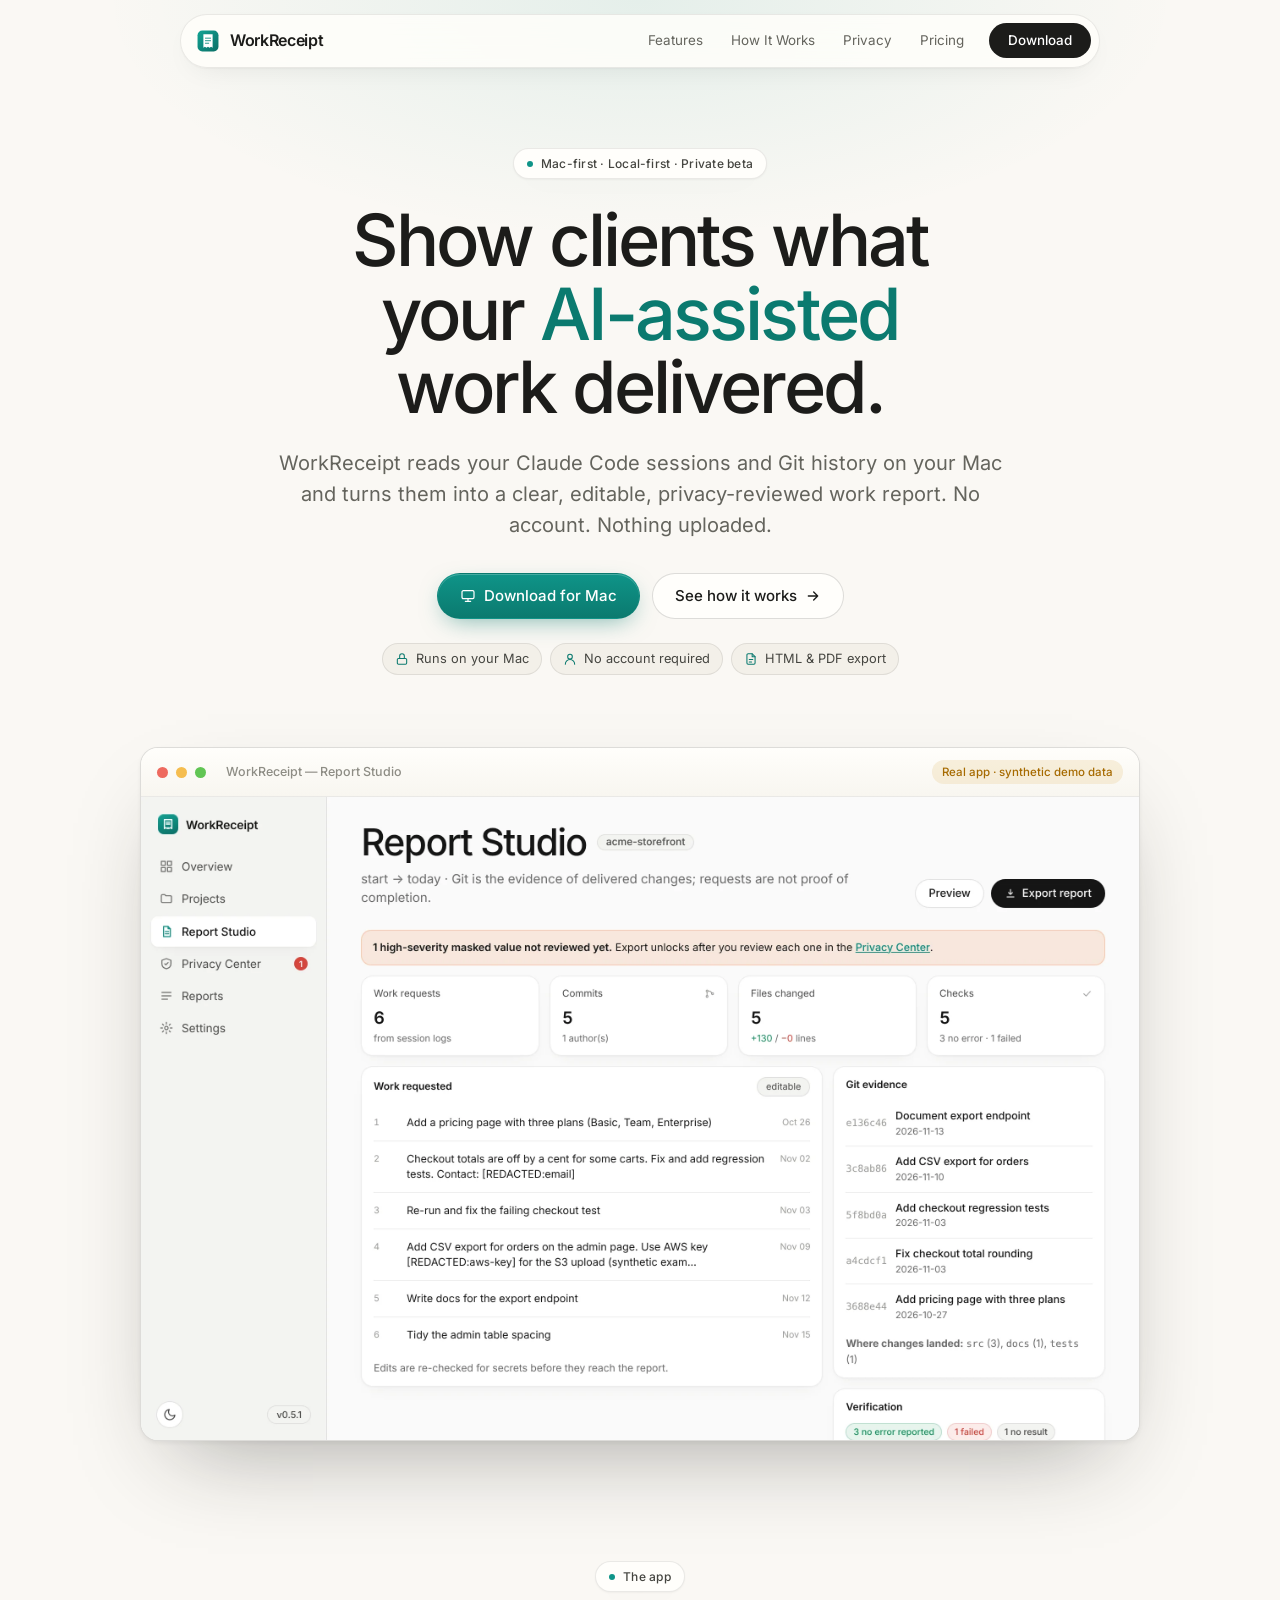
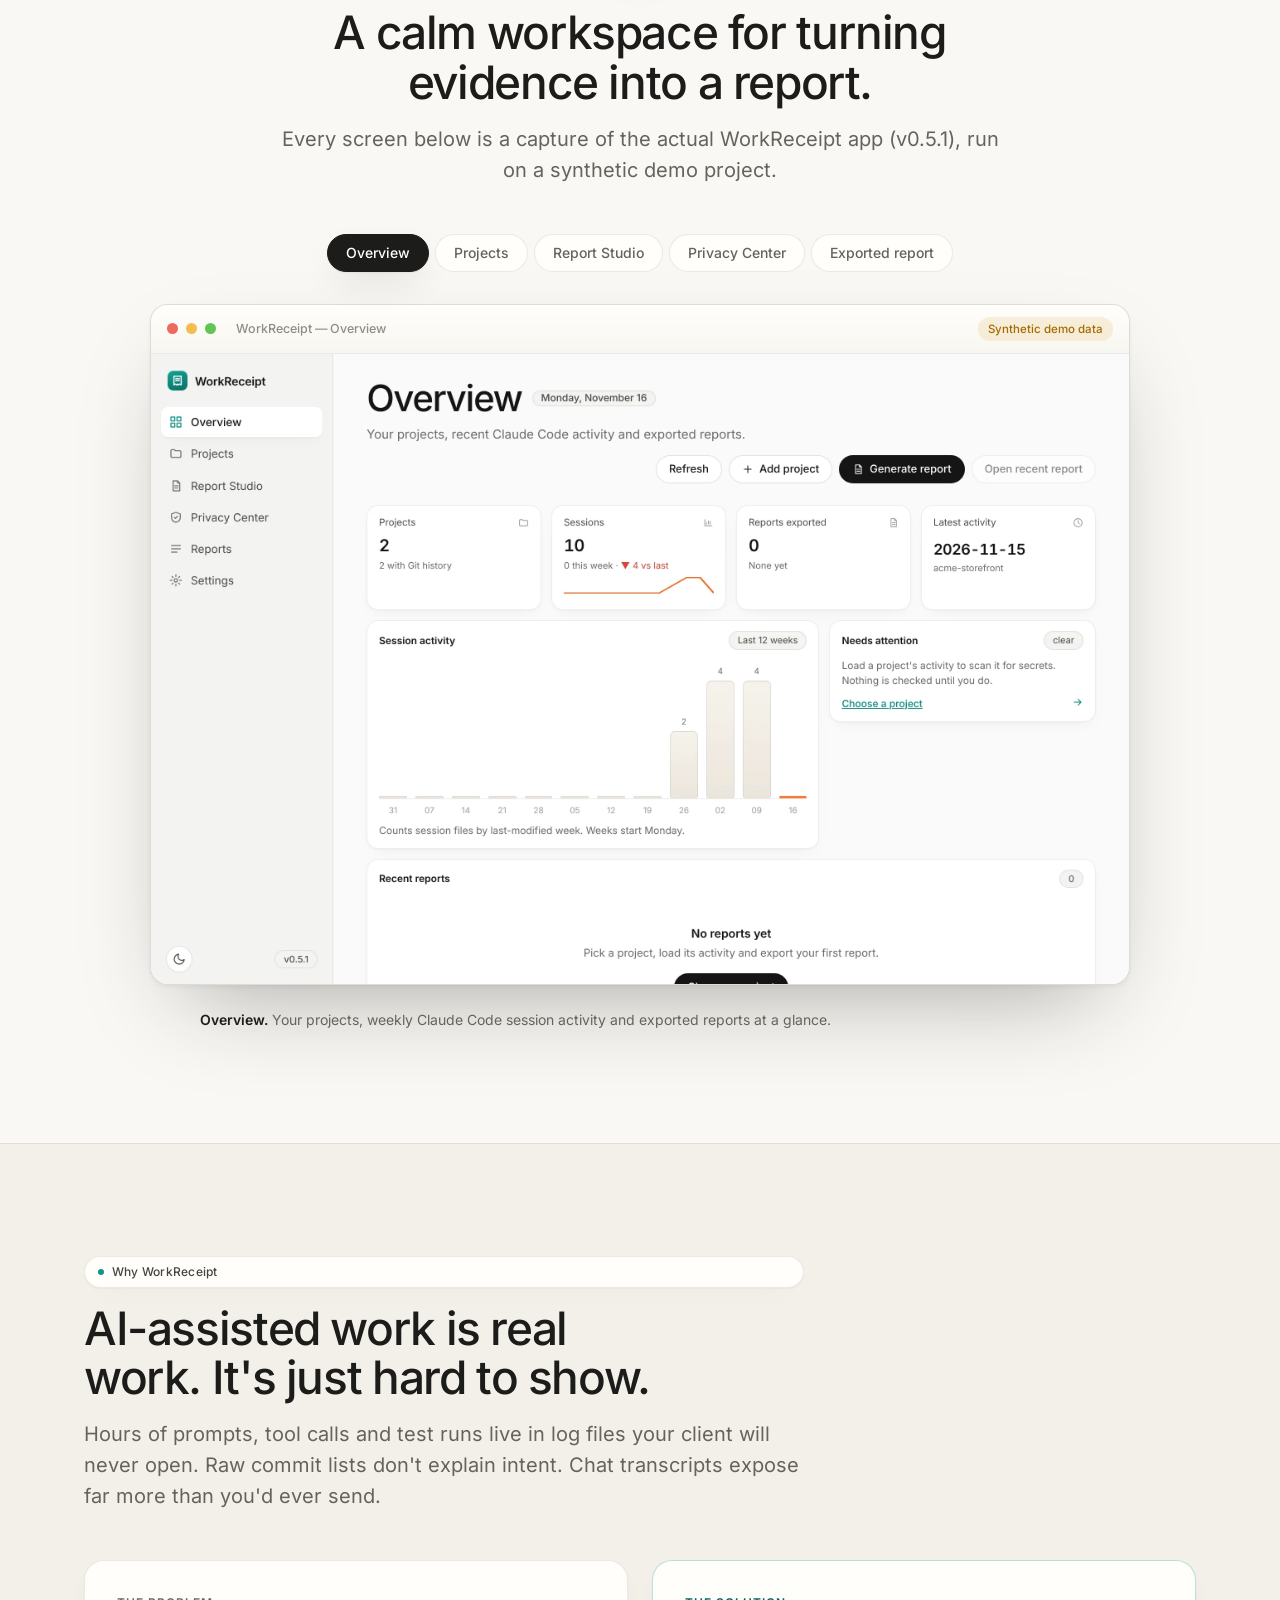
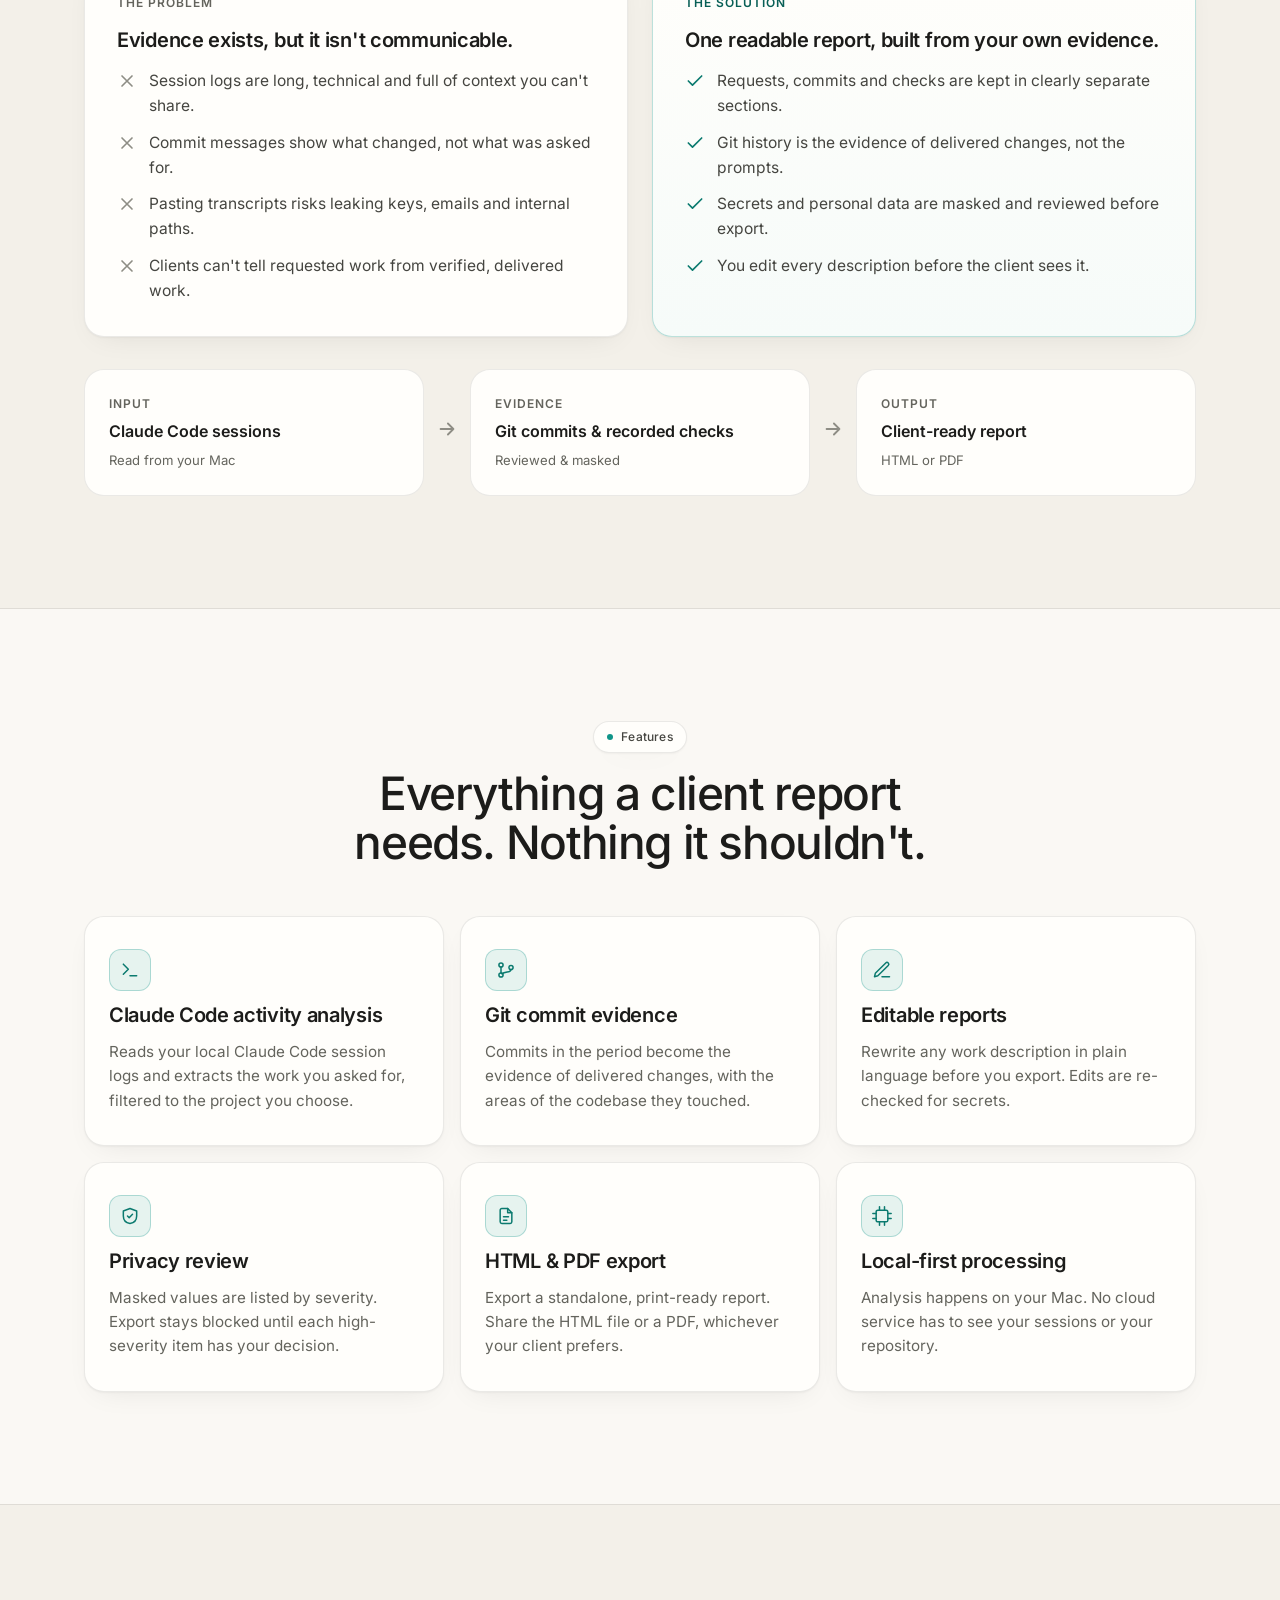
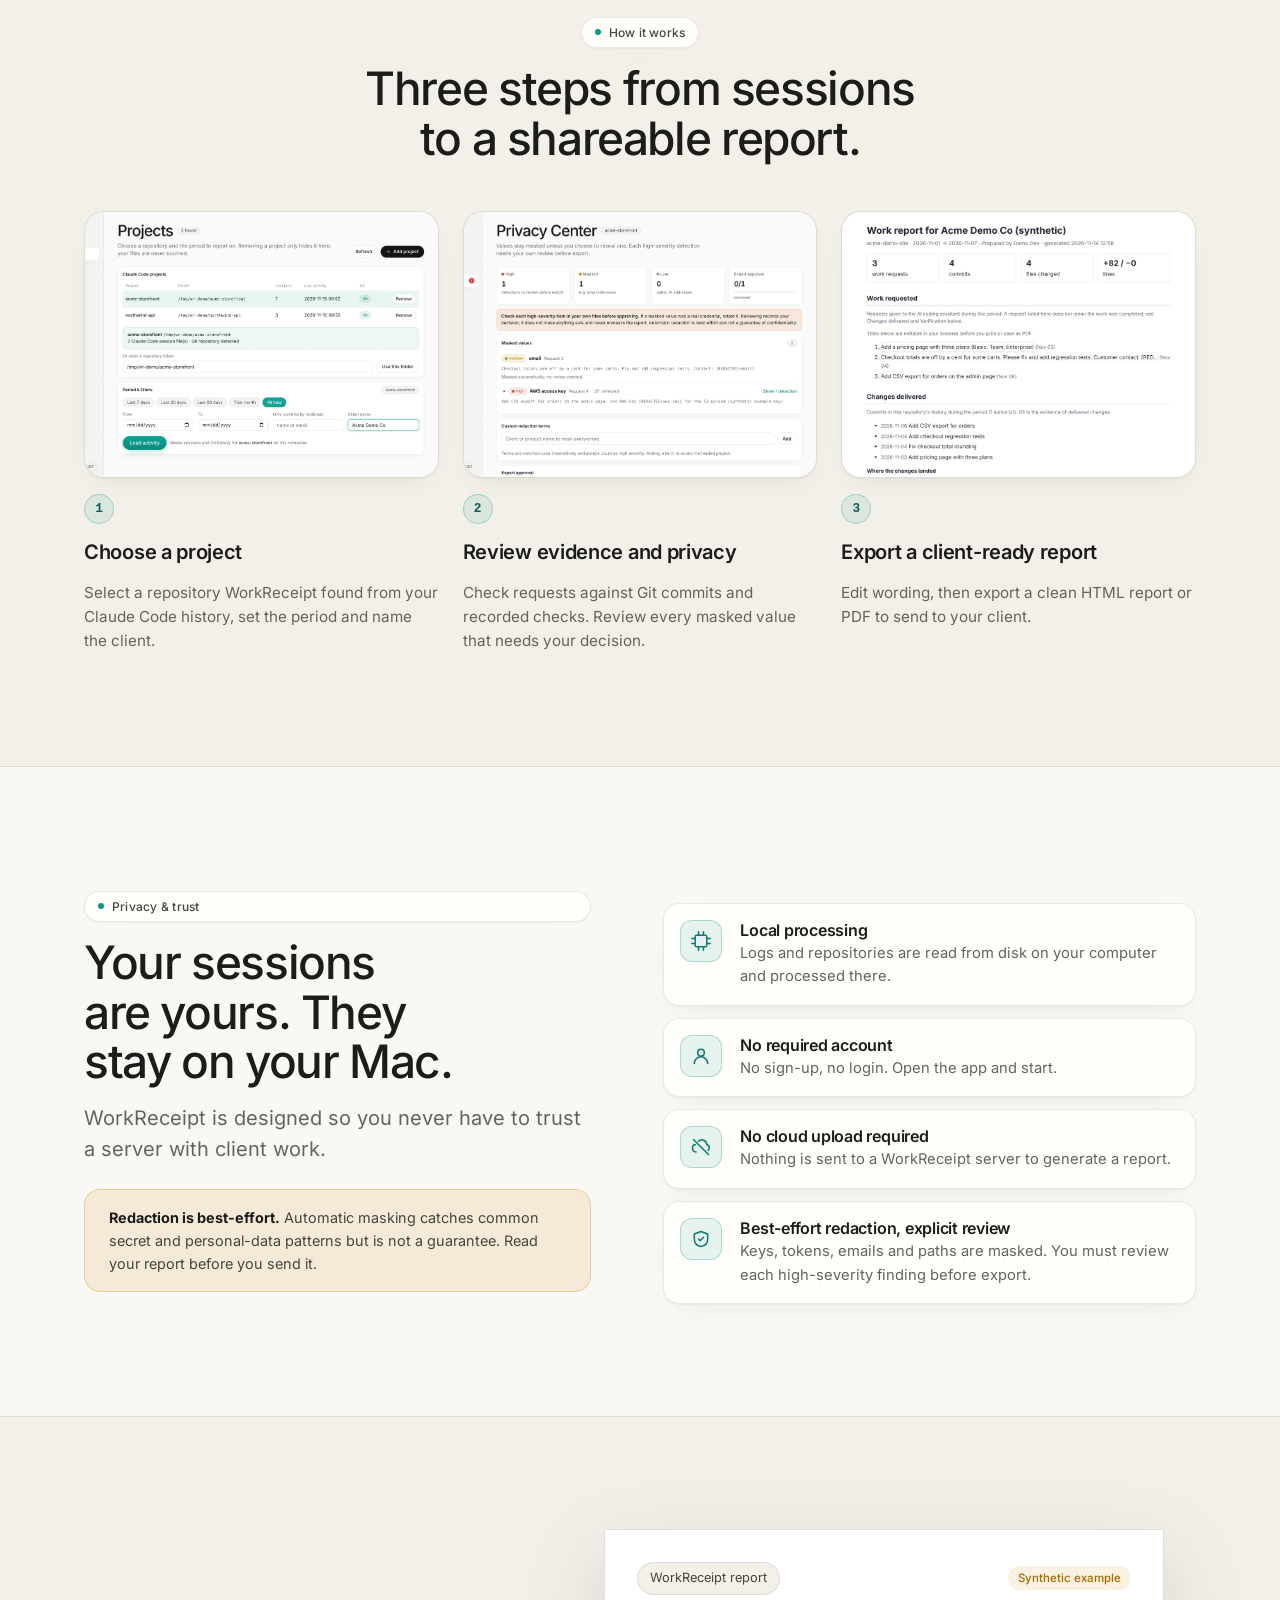
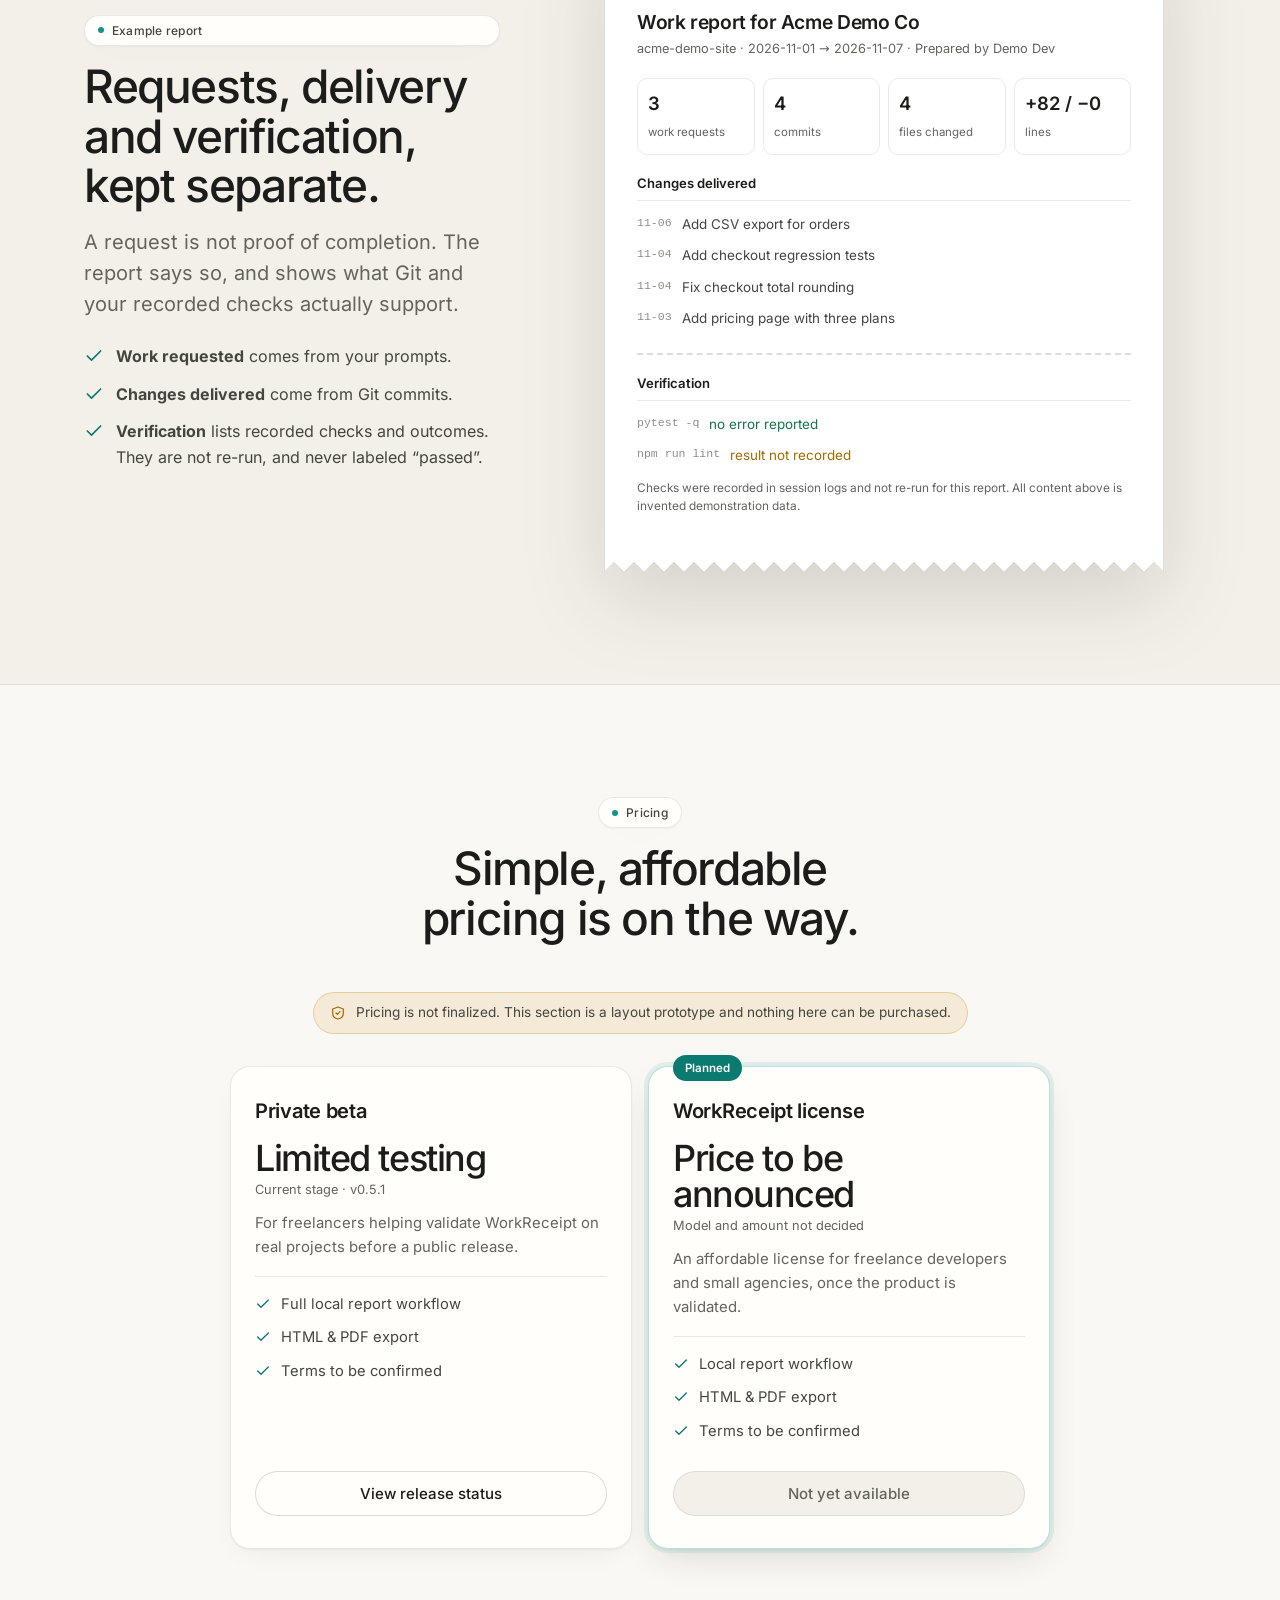
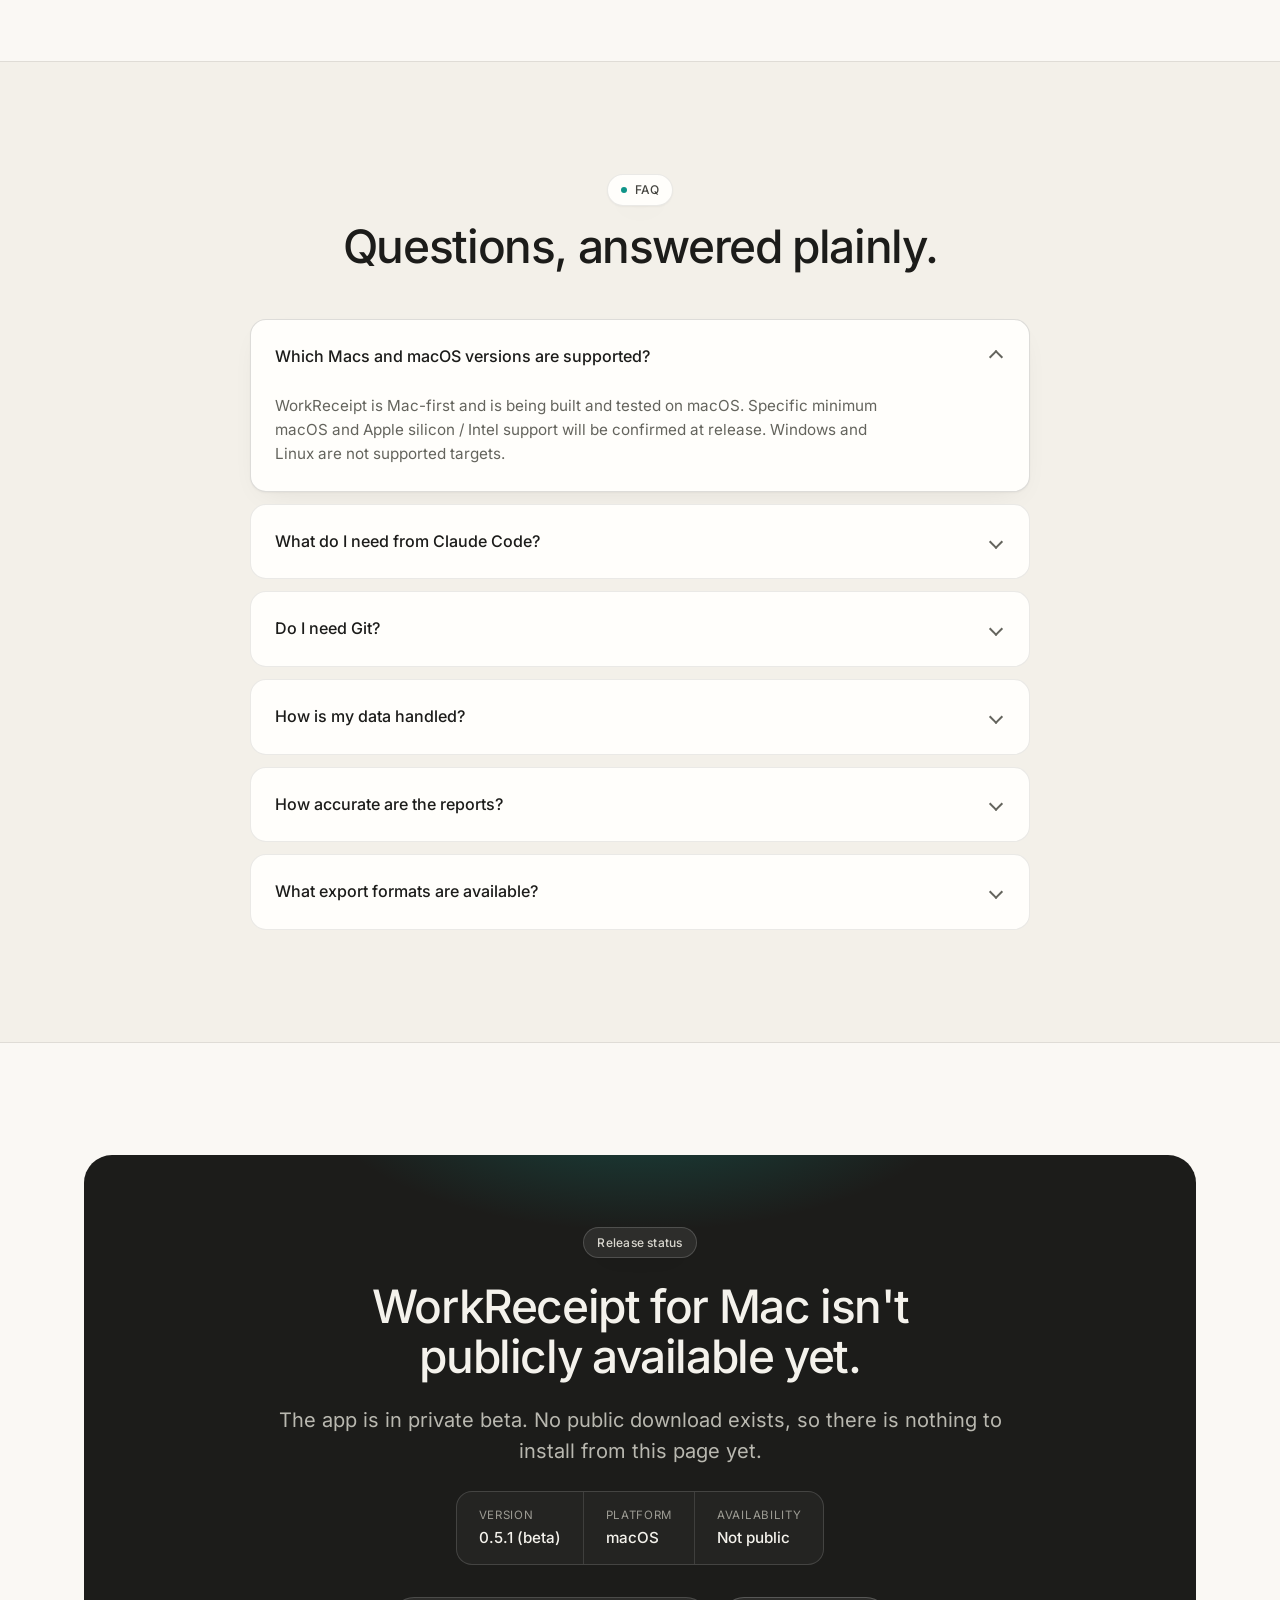
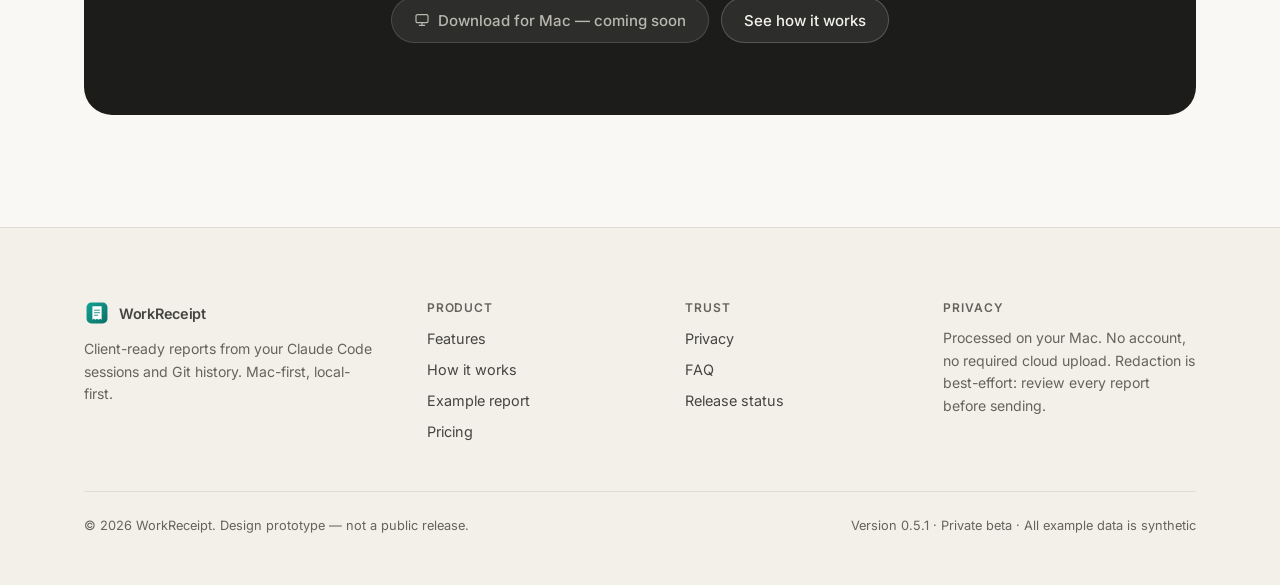
==== website/index.html @ 3b18a254 "website: high-fidelity design prototype for marketing site (M7, design review only) Static HTML/CSS/" ====
<!doctype html>
<html lang="en">
<head>
<meta charset="utf-8">
<meta name="viewport" content="width=device-width,initial-scale=1">
<title>WorkReceipt — Client-ready reports from your Claude Code work</title>
<meta name="description" content="WorkReceipt turns Claude Code sessions and Git history into a clear, privacy-reviewed work report. Mac-first, local-first, no account.">
<meta name="theme-color" content="#faf8f4">
<meta name="robots" content="noindex">
<link rel="icon" href="assets/logo.svg" type="image/svg+xml">
<link rel="stylesheet" href="styles.css">
<script>document.documentElement.classList.add('js')</script>
</head>
<body>
<svg width="0" height="0" style="position:absolute" aria-hidden="true">
  <defs>
    <symbol id="i-check" viewBox="0 0 24 24" fill="none" stroke="currentColor" stroke-width="2" stroke-linecap="round" stroke-linejoin="round"><path d="M20 6 9 17l-5-5"/></symbol>
    <symbol id="i-arrow" viewBox="0 0 24 24" fill="none" stroke="currentColor" stroke-width="2" stroke-linecap="round" stroke-linejoin="round"><path d="M5 12h14M13 6l6 6-6 6"/></symbol>
    <symbol id="i-apple" viewBox="0 0 24 24" fill="none" stroke="currentColor" stroke-width="1.8" stroke-linecap="round" stroke-linejoin="round"><rect x="3" y="4" width="18" height="12" rx="2"/><path d="M8 20h8M12 16v4"/></symbol>
    <symbol id="i-lock" viewBox="0 0 24 24" fill="none" stroke="currentColor" stroke-width="1.8" stroke-linecap="round" stroke-linejoin="round"><rect x="4" y="11" width="16" height="10" rx="2"/><path d="M8 11V7a4 4 0 0 1 8 0v4"/></symbol>
    <symbol id="i-terminal" viewBox="0 0 24 24" fill="none" stroke="currentColor" stroke-width="1.8" stroke-linecap="round" stroke-linejoin="round"><path d="m4 17 6-6-6-6M12 19h8"/></symbol>
    <symbol id="i-git" viewBox="0 0 24 24" fill="none" stroke="currentColor" stroke-width="1.8" stroke-linecap="round" stroke-linejoin="round"><circle cx="6" cy="6" r="2.5"/><circle cx="6" cy="18" r="2.5"/><circle cx="18" cy="9" r="2.5"/><path d="M6 8.5v7M18 11.5c0 4-6 2-11 5"/></symbol>
    <symbol id="i-edit" viewBox="0 0 24 24" fill="none" stroke="currentColor" stroke-width="1.8" stroke-linecap="round" stroke-linejoin="round"><path d="M12 20h9M16.5 3.5a2.1 2.1 0 0 1 3 3L7 19l-4 1 1-4Z"/></symbol>
    <symbol id="i-shield" viewBox="0 0 24 24" fill="none" stroke="currentColor" stroke-width="1.8" stroke-linecap="round" stroke-linejoin="round"><path d="M12 3 4 6v6c0 5 3.4 8.2 8 9 4.6-.8 8-4 8-9V6Z"/><path d="m9 12 2 2 4-4"/></symbol>
    <symbol id="i-file" viewBox="0 0 24 24" fill="none" stroke="currentColor" stroke-width="1.8" stroke-linecap="round" stroke-linejoin="round"><path d="M14 3H7a2 2 0 0 0-2 2v14a2 2 0 0 0 2 2h10a2 2 0 0 0 2-2V8Z"/><path d="M14 3v5h5M9 13h6M9 17h4"/></symbol>
    <symbol id="i-cpu" viewBox="0 0 24 24" fill="none" stroke="currentColor" stroke-width="1.8" stroke-linecap="round" stroke-linejoin="round"><rect x="5" y="5" width="14" height="14" rx="2"/><path d="M9 1v4M15 1v4M9 19v4M15 19v4M1 9h4M1 15h4M19 9h4M19 15h4"/></symbol>
    <symbol id="i-user" viewBox="0 0 24 24" fill="none" stroke="currentColor" stroke-width="1.8" stroke-linecap="round" stroke-linejoin="round"><circle cx="12" cy="8" r="4"/><path d="M4 21a8 8 0 0 1 16 0"/></symbol>
    <symbol id="i-cloud-off" viewBox="0 0 24 24" fill="none" stroke="currentColor" stroke-width="1.8" stroke-linecap="round" stroke-linejoin="round"><path d="M3 3l18 18M9 5a6 6 0 0 1 10 4 4 4 0 0 1 1.5 7M6 18a4.5 4.5 0 0 1-.6-8.9"/></symbol>
    <symbol id="i-x" viewBox="0 0 24 24" fill="none" stroke="currentColor" stroke-width="2" stroke-linecap="round"><path d="M6 6l12 12M18 6 6 18"/></symbol>
    <symbol id="i-menu" viewBox="0 0 24 24" fill="none" stroke="currentColor" stroke-width="2" stroke-linecap="round"><path d="M4 8h16M4 16h16"/></symbol>
  </defs>
</svg>

<a class="skip" href="#main">Skip to content</a>

<!-- 1. FLOATING NAV -->
<header class="nav" id="nav">
  <div class="nav-in">
    <a class="brand" href="#top" aria-label="WorkReceipt home"><img src="assets/logo.svg" alt="" width="26" height="26"><span>WorkReceipt</span></a>
    <nav aria-label="Primary">
      <ul class="links">
        <li><a href="#features">Features</a></li>
        <li><a href="#how">How It Works</a></li>
        <li><a href="#privacy">Privacy</a></li>
        <li><a href="#pricing">Pricing</a></li>
      </ul>
    </nav>
    <a class="btn btn-dark" href="#download">Download</a>
    <button class="menu-btn" id="menuBtn" aria-label="Open menu" aria-expanded="false" aria-controls="mobileMenu"><svg><use href="#i-menu"/></svg></button>
  </div>
  <div class="mobile-menu" id="mobileMenu">
    <a href="#features">Features</a><a href="#how">How It Works</a><a href="#privacy">Privacy</a><a href="#pricing">Pricing</a>
    <a class="btn btn-dark" href="#download">Download</a>
  </div>
</header>

<main id="main">

<!-- 2. HERO -->
<section class="hero" id="top">
  <div class="wrap">
    <span class="eyebrow reveal"><i></i>Mac-first · Local-first · Private beta</span>
    <h1 class="reveal d1">Show clients what your <span class="accent">AI-assisted</span> work delivered.</h1>
    <p class="lead reveal d2">WorkReceipt reads your Claude Code sessions and Git history on your Mac and turns them into a clear, editable, privacy-reviewed work report. No account. Nothing uploaded.</p>
    <div class="cta-row reveal d2">
      <a class="btn btn-primary" href="#download"><svg><use href="#i-apple"/></svg>Download for Mac</a>
      <a class="btn btn-ghost" href="#how">See how it works <svg><use href="#i-arrow"/></svg></a>
    </div>
    <div class="hero-chips reveal d2">
      <span class="chip"><svg><use href="#i-lock"/></svg>Runs on your Mac</span>
      <span class="chip"><svg><use href="#i-user"/></svg>No account required</span>
      <span class="chip"><svg><use href="#i-file"/></svg>HTML &amp; PDF export</span>
    </div>
    <div class="hero-stage reveal" style="width:100%;max-width:1000px">
      <div class="mac">
        <div class="mac-bar"><i></i><i></i><i></i><span class="mac-title">WorkReceipt — Report Studio</span><span class="badge-syn">Real app · synthetic demo data</span></div>
        <img src="assets/product/studio.webp" width="2360" height="1520" alt="WorkReceipt Report Studio showing work requests from Claude Code sessions beside Git commit evidence for a synthetic demo project">
      </div>
    </div>
  </div>
</section>

<!-- 3. PRODUCT SHOWCASE -->
<section id="showcase" style="padding-top:var(--s8)">
  <div class="wrap">
    <div class="sec-head center reveal">
      <span class="eyebrow"><i></i>The app</span>
      <h2>A calm workspace for turning evidence into a report.</h2>
      <p class="lead">Every screen below is a capture of the actual WorkReceipt app (v0.5.1), run on a synthetic demo project.</p>
    </div>
    <div class="tabs reveal" role="tablist" aria-label="Product views">
      <button class="tab" role="tab" id="t-overview" aria-controls="p-overview" aria-selected="true">Overview</button>
      <button class="tab" role="tab" id="t-projects" aria-controls="p-projects" aria-selected="false" tabindex="-1">Projects</button>
      <button class="tab" role="tab" id="t-studio" aria-controls="p-studio" aria-selected="false" tabindex="-1">Report Studio</button>
      <button class="tab" role="tab" id="t-privacy" aria-controls="p-privacy" aria-selected="false" tabindex="-1">Privacy Center</button>
      <button class="tab" role="tab" id="t-report" aria-controls="p-report" aria-selected="false" tabindex="-1">Exported report</button>
    </div>
    <div class="showcase-win reveal">
      <div class="panel on" role="tabpanel" id="p-overview" aria-labelledby="t-overview">
        <div class="mac"><div class="mac-bar"><i></i><i></i><i></i><span class="mac-title">WorkReceipt — Overview</span><span class="badge-syn">Synthetic demo data</span></div>
        <img loading="lazy" src="assets/product/overview.webp" width="2360" height="1520" alt="WorkReceipt Overview: project count, weekly session activity chart and recent reports"></div>
        <div class="panel-cap"><span><b>Overview.</b> Your projects, weekly Claude Code session activity and exported reports at a glance.</span></div>
      </div>
      <div class="panel" role="tabpanel" id="p-projects" aria-labelledby="t-projects" hidden>
        <div class="mac"><div class="mac-bar"><i></i><i></i><i></i><span class="mac-title">WorkReceipt — Projects</span><span class="badge-syn">Synthetic demo data</span></div>
        <img loading="lazy" src="assets/product/projects.webp" width="2360" height="1520" alt="WorkReceipt Projects screen listing detected Claude Code projects with a date range and client name"></div>
        <div class="panel-cap"><span><b>Projects.</b> Pick a repository, choose the period and name the client. WorkReceipt finds Claude Code projects on your Mac.</span></div>
      </div>
      <div class="panel" role="tabpanel" id="p-studio" aria-labelledby="t-studio" hidden>
        <div class="mac"><div class="mac-bar"><i></i><i></i><i></i><span class="mac-title">WorkReceipt — Report Studio</span><span class="badge-syn">Synthetic demo data</span></div>
        <img loading="lazy" src="assets/product/studio.webp" width="2360" height="1520" alt="WorkReceipt Report Studio with editable work requests and Git evidence"></div>
        <div class="panel-cap"><span><b>Report Studio.</b> Edit each work description, see Git commits as evidence, and export when privacy review is complete.</span></div>
      </div>
      <div class="panel" role="tabpanel" id="p-privacy" aria-labelledby="t-privacy" hidden>
        <div class="mac"><div class="mac-bar"><i></i><i></i><i></i><span class="mac-title">WorkReceipt — Privacy Center</span><span class="badge-syn">Synthetic demo data</span></div>
        <img loading="lazy" src="assets/product/privacy.webp" width="2360" height="1520" alt="WorkReceipt Privacy Center listing masked values by severity with an export approval counter"></div>
        <div class="panel-cap"><span><b>Privacy Center.</b> Every masked value is listed by severity. High-severity items need your decision before export unlocks.</span></div>
      </div>
      <div class="panel" role="tabpanel" id="p-report" aria-labelledby="t-report" hidden>
        <div class="mac report"><div class="mac-bar"><i></i><i></i><i></i><span class="mac-title">example_report.html</span><span class="badge-syn">Synthetic example</span></div>
        <img loading="lazy" src="assets/product/report.webp" width="2000" height="1520" alt="Exported WorkReceipt HTML report titled Work report for Acme Demo Co (synthetic)"></div>
        <div class="panel-cap"><span><b>Exported report.</b> A standalone HTML file you can send, or print to PDF.</span></div>
      </div>
    </div>
  </div>
</section>

<!-- 4. PROBLEM / SOLUTION -->
<section class="band" id="why">
  <div class="wrap">
    <div class="sec-head reveal">
      <span class="eyebrow"><i></i>Why WorkReceipt</span>
      <h2>AI-assisted work is real work. It's just hard to show.</h2>
      <p class="lead">Hours of prompts, tool calls and test runs live in log files your client will never open. Raw commit lists don't explain intent. Chat transcripts expose far more than you'd ever send.</p>
    </div>
    <div class="ps">
      <div class="ps-card problem reveal">
        <span class="tag">The problem</span>
        <h3>Evidence exists, but it isn't communicable.</h3>
        <ul>
          <li><svg><use href="#i-x"/></svg>Session logs are long, technical and full of context you can't share.</li>
          <li><svg><use href="#i-x"/></svg>Commit messages show what changed, not what was asked for.</li>
          <li><svg><use href="#i-x"/></svg>Pasting transcripts risks leaking keys, emails and internal paths.</li>
          <li><svg><use href="#i-x"/></svg>Clients can't tell requested work from verified, delivered work.</li>
        </ul>
      </div>
      <div class="ps-card solve reveal d1">
        <span class="tag">The solution</span>
        <h3>One readable report, built from your own evidence.</h3>
        <ul>
          <li><svg><use href="#i-check"/></svg>Requests, commits and checks are kept in clearly separate sections.</li>
          <li><svg><use href="#i-check"/></svg>Git history is the evidence of delivered changes, not the prompts.</li>
          <li><svg><use href="#i-check"/></svg>Secrets and personal data are masked and reviewed before export.</li>
          <li><svg><use href="#i-check"/></svg>You edit every description before the client sees it.</li>
        </ul>
      </div>
    </div>
    <div class="flow reveal" aria-label="From evidence to report">
      <div class="flow-n"><span class="tag">Input</span><b>Claude Code sessions</b><small>Read from your Mac</small></div>
      <div class="flow-a"><svg><use href="#i-arrow"/></svg></div>
      <div class="flow-n"><span class="tag">Evidence</span><b>Git commits &amp; recorded checks</b><small>Reviewed &amp; masked</small></div>
      <div class="flow-a"><svg><use href="#i-arrow"/></svg></div>
      <div class="flow-n"><span class="tag">Output</span><b>Client-ready report</b><small>HTML or PDF</small></div>
    </div>
  </div>
</section>

<!-- 5. FEATURES -->
<section id="features">
  <div class="wrap">
    <div class="sec-head center reveal">
      <span class="eyebrow"><i></i>Features</span>
      <h2>Everything a client report needs. Nothing it shouldn't.</h2>
    </div>
    <div class="grid3">
      <article class="card reveal"><div class="ico"><svg><use href="#i-terminal"/></svg></div><h3>Claude Code activity analysis</h3><p>Reads your local Claude Code session logs and extracts the work you asked for, filtered to the project you choose.</p></article>
      <article class="card reveal d1"><div class="ico"><svg><use href="#i-git"/></svg></div><h3>Git commit evidence</h3><p>Commits in the period become the evidence of delivered changes, with the areas of the codebase they touched.</p></article>
      <article class="card reveal d2"><div class="ico"><svg><use href="#i-edit"/></svg></div><h3>Editable reports</h3><p>Rewrite any work description in plain language before you export. Edits are re-checked for secrets.</p></article>
      <article class="card reveal"><div class="ico"><svg><use href="#i-shield"/></svg></div><h3>Privacy review</h3><p>Masked values are listed by severity. Export stays blocked until each high-severity item has your decision.</p></article>
      <article class="card reveal d1"><div class="ico"><svg><use href="#i-file"/></svg></div><h3>HTML &amp; PDF export</h3><p>Export a standalone, print-ready report. Share the HTML file or a PDF, whichever your client prefers.</p></article>
      <article class="card reveal d2"><div class="ico"><svg><use href="#i-cpu"/></svg></div><h3>Local-first processing</h3><p>Analysis happens on your Mac. No cloud service has to see your sessions or your repository.</p></article>
    </div>
  </div>
</section>

<!-- 6. HOW IT WORKS -->
<section class="band" id="how">
  <div class="wrap">
    <div class="sec-head center reveal">
      <span class="eyebrow"><i></i>How it works</span>
      <h2>Three steps from sessions to a shareable report.</h2>
    </div>
    <div class="steps">
      <div class="step reveal"><div class="step-img"><img loading="lazy" src="assets/product/projects.webp" width="2360" height="1520" alt="Projects screen in WorkReceipt"></div><span class="step-n">1</span><h3>Choose a project</h3><p>Select a repository WorkReceipt found from your Claude Code history, set the period and name the client.</p></div>
      <div class="step reveal d1"><div class="step-img"><img loading="lazy" src="assets/product/privacy.webp" width="2360" height="1520" alt="Privacy Center in WorkReceipt"></div><span class="step-n">2</span><h3>Review evidence and privacy</h3><p>Check requests against Git commits and recorded checks. Review every masked value that needs your decision.</p></div>
      <div class="step reveal d2"><div class="step-img rep"><img loading="lazy" src="assets/product/report.webp" width="2000" height="1520" alt="Exported report preview"></div><span class="step-n">3</span><h3>Export a client-ready report</h3><p>Edit wording, then export a clean HTML report or PDF to send to your client.</p></div>
    </div>
  </div>
</section>

<!-- 7. PRIVACY -->
<section id="privacy">
  <div class="wrap priv">
    <div>
      <div class="sec-head reveal" style="margin-bottom:0">
        <span class="eyebrow"><i></i>Privacy &amp; trust</span>
        <h2>Your sessions are yours. They stay on your Mac.</h2>
        <p class="lead">WorkReceipt is designed so you never have to trust a server with client work.</p>
      </div>
      <div class="callout reveal"><b>Redaction is best-effort.</b> Automatic masking catches common secret and personal-data patterns but is not a guarantee. Read your report before you send it.</div>
    </div>
    <div class="priv-list">
      <div class="priv-item reveal"><div class="ico"><svg><use href="#i-cpu"/></svg></div><div><h3>Local processing</h3><p>Logs and repositories are read from disk on your computer and processed there.</p></div></div>
      <div class="priv-item reveal d1"><div class="ico"><svg><use href="#i-user"/></svg></div><div><h3>No required account</h3><p>No sign-up, no login. Open the app and start.</p></div></div>
      <div class="priv-item reveal d1"><div class="ico"><svg><use href="#i-cloud-off"/></svg></div><div><h3>No cloud upload required</h3><p>Nothing is sent to a WorkReceipt server to generate a report.</p></div></div>
      <div class="priv-item reveal d2"><div class="ico"><svg><use href="#i-shield"/></svg></div><div><h3>Best-effort redaction, explicit review</h3><p>Keys, tokens, emails and paths are masked. You must review each high-severity finding before export.</p></div></div>
    </div>
  </div>
</section>

<!-- 8. EXAMPLE REPORT -->
<section class="band" id="example">
  <div class="wrap rep-wrap">
    <div>
      <div class="sec-head reveal" style="margin-bottom:0">
        <span class="eyebrow"><i></i>Example report</span>
        <h2>Requests, delivery and verification, kept separate.</h2>
        <p class="lead">A request is not proof of completion. The report says so, and shows what Git and your recorded checks actually support.</p>
      </div>
      <ul class="checks reveal">
        <li><svg><use href="#i-check"/></svg><span><b>Work requested</b> comes from your prompts.</span></li>
        <li><svg><use href="#i-check"/></svg><span><b>Changes delivered</b> come from Git commits.</span></li>
        <li><svg><use href="#i-check"/></svg><span><b>Verification</b> lists recorded checks and outcomes. They are not re-run, and never labeled “passed”.</span></li>
      </ul>
    </div>
    <div class="receipt-shell reveal d1">
      <div class="receipt" role="img" aria-label="Preview of a synthetic example WorkReceipt report for Acme Demo Co">
        <div class="r-top"><span class="chip">WorkReceipt report</span><span class="badge-syn" style="margin-left:0">Synthetic example</span></div>
        <div class="r-title">Work report for Acme Demo Co</div>
        <div class="r-meta">acme-demo-site · 2026-11-01 → 2026-11-07 · Prepared by Demo Dev</div>
        <div class="r-stats"><div><b>3</b><span>work requests</span></div><div><b>4</b><span>commits</span></div><div><b>4</b><span>files changed</span></div><div><b>+82 / −0</b><span>lines</span></div></div>
        <div class="r-h">Changes delivered</div>
        <div class="r-row"><span class="mono">11-06</span>Add CSV export for orders</div>
        <div class="r-row"><span class="mono">11-04</span>Add checkout regression tests</div>
        <div class="r-row"><span class="mono">11-04</span>Fix checkout total rounding</div>
        <div class="r-row"><span class="mono">11-03</span>Add pricing page with three plans</div>
        <hr class="dashed">
        <div class="r-h" style="margin-top:0">Verification</div>
        <div class="r-row"><span class="mono">pytest -q</span><span class="r-ok">no error reported</span></div>
        <div class="r-row"><span class="mono">npm run lint</span><span class="r-unk">result not recorded</span></div>
        <div class="r-note">Checks were recorded in session logs and not re-run for this report. All content above is invented demonstration data.</div>
      </div>
    </div>
  </div>
</section>

<!-- 9. PRICING -->
<section id="pricing">
  <div class="wrap">
    <div class="sec-head center reveal">
      <span class="eyebrow"><i></i>Pricing</span>
      <h2>Simple, affordable pricing is on the way.</h2>
    </div>
    <div class="price-note reveal"><svg width="16" height="16" style="color:var(--amber)"><use href="#i-shield"/></svg>Pricing is not finalized. This section is a layout prototype and nothing here can be purchased.</div>
    <div class="pricing">
      <div class="plan reveal">
        <h3>Private beta</h3>
        <div class="plan-price">Limited testing<small>Current stage · v0.5.1</small></div>
        <p style="color:var(--muted);font-size:.93rem">For freelancers helping validate WorkReceipt on real projects before a public release.</p>
        <ul>
          <li><svg><use href="#i-check"/></svg>Full local report workflow</li>
          <li><svg><use href="#i-check"/></svg>HTML &amp; PDF export</li>
          <li><svg><use href="#i-check"/></svg>Terms to be confirmed</li>
        </ul>
        <a class="btn btn-ghost" href="#download">View release status</a>
      </div>
      <div class="plan feat reveal d1">
        <span class="tag-top">Planned</span>
        <h3>WorkReceipt license</h3>
        <div class="plan-price">Price to be announced<small>Model and amount not decided</small></div>
        <p style="color:var(--muted);font-size:.93rem">An affordable license for freelance developers and small agencies, once the product is validated.</p>
        <ul>
          <li><svg><use href="#i-check"/></svg>Local report workflow</li>
          <li><svg><use href="#i-check"/></svg>HTML &amp; PDF export</li>
          <li><svg><use href="#i-check"/></svg>Terms to be confirmed</li>
        </ul>
        <span class="btn" aria-disabled="true" role="note">Not yet available</span>
      </div>
    </div>
  </div>
</section>

<!-- 10. FAQ -->
<section class="band" id="faq">
  <div class="wrap">
    <div class="sec-head center reveal"><span class="eyebrow"><i></i>FAQ</span><h2>Questions, answered plainly.</h2></div>
    <div class="faq reveal">
      <details open><summary>Which Macs and macOS versions are supported?</summary><p>WorkReceipt is Mac-first and is being built and tested on macOS. Specific minimum macOS and Apple silicon / Intel support will be confirmed at release. Windows and Linux are not supported targets.</p></details>
      <details><summary>What do I need from Claude Code?</summary><p>You need Claude Code session logs on your Mac, which Claude Code stores locally. WorkReceipt reads those logs for the project you pick. It does not need Claude Code to be running.</p></details>
      <details><summary>Do I need Git?</summary><p>Yes. Git history is the evidence of delivered changes, so the project should be a Git repository with commits in the reporting period. Sessions without matching commits are shown as requests only.</p></details>
      <details><summary>How is my data handled?</summary><p>Sessions and repositories are read and processed locally. There is no required account and no cloud upload. Only prompt titles, check commands, commit subjects and folder names are used in a report; file contents and tool output are not.</p></details>
      <details><summary>How accurate are the reports?</summary><p>The report separates what was requested, what Git shows was delivered, and which checks were recorded. It never claims a request was completed, and recorded checks are not re-run. Redaction is best-effort, so always read a report before you send it.</p></details>
      <details><summary>What export formats are available?</summary><p>A standalone HTML report, and PDF export. You can edit descriptions before exporting.</p></details>
    </div>
  </div>
</section>

<!-- DOWNLOAD / RELEASE STATUS -->
<section id="download">
  <div class="wrap">
    <div class="dl reveal">
      <span class="eyebrow" style="background:rgba(255,255,255,.08);border-color:rgba(255,255,255,.16);color:#d9d7cf">Release status</span>
      <h2>WorkReceipt for Mac isn't publicly available yet.</h2>
      <p class="lead">The app is in private beta. No public download exists, so there is nothing to install from this page yet.</p>
      <div class="status">
        <div><small>Version</small><b>0.5.1 (beta)</b></div>
        <div><small>Platform</small><b>macOS</b></div>
        <div><small>Availability</small><b>Not public</b></div>
      </div>
      <div class="cta-row">
        <span class="btn btn-ghost" aria-disabled="true" role="note"><svg><use href="#i-apple"/></svg>Download for Mac — coming soon</span>
        <a class="btn btn-ghost" href="#how">See how it works</a>
      </div>
    </div>
  </div>
</section>
</main>

<!-- 11. FOOTER -->
<footer>
  <div class="wrap">
    <div class="foot">
      <div>
        <a class="brand" href="#top"><img src="assets/logo.svg" alt="" width="26" height="26"><span>WorkReceipt</span></a>
        <p>Client-ready reports from your Claude Code sessions and Git history. Mac-first, local-first.</p>
      </div>
      <div><h3>Product</h3><ul><li><a href="#features">Features</a></li><li><a href="#how">How it works</a></li><li><a href="#example">Example report</a></li><li><a href="#pricing">Pricing</a></li></ul></div>
      <div><h3>Trust</h3><ul><li><a href="#privacy">Privacy</a></li><li><a href="#faq">FAQ</a></li><li><a href="#download">Release status</a></li></ul></div>
      <div><h3>Privacy</h3><p style="margin-top:0">Processed on your Mac. No account, no required cloud upload. Redaction is best-effort: review every report before sending.</p></div>
    </div>
    <div class="foot-bottom"><span>© 2026 WorkReceipt. Design prototype — not a public release.</span><span>Version 0.5.1 · Private beta · All example data is synthetic</span></div>
  </div>
</footer>

<script src="script.js"></script>
</body>
</html>
---- website/styles.css ----
/* WorkReceipt marketing site — design prototype. Tokens documented in DESIGN_TOKENS.md */
@font-face{font-family:"Inter Variable";src:url("assets/fonts/inter-latin-wght-normal.woff2") format("woff2");font-weight:100 900;font-display:swap}
:root{
  /* color */
  --bg:#faf8f4;--bg-2:#f3f0e9;--surface:#fffefb;--ink:#1c1c1a;--ink-2:#454540;--muted:#64645d;--faint:#8e8d85;
  --line:rgba(28,28,26,.09);--line-2:rgba(28,28,26,.15);
  --teal:#0b7a6f;--teal-hi:#0f9488;--teal-ink:#085f56;--teal-soft:rgba(15,148,136,.10);--teal-line:rgba(15,148,136,.28);
  --amber:#a66a00;--amber-soft:rgba(201,138,10,.12);--red:#b5372f;--green:#13774a;
  /* type */
  --font:"Inter Variable",-apple-system,"SF Pro Display",system-ui,sans-serif;
  --mono:ui-monospace,"SF Mono",Menlo,Consolas,monospace;
  --fs-display:clamp(2.5rem,6.2vw,4.5rem);--fs-h2:clamp(1.875rem,3.8vw,2.875rem);--fs-h3:1.25rem;--fs-lead:clamp(1.0625rem,1.6vw,1.25rem);--fs-body:1rem;--fs-small:.875rem;--fs-micro:.75rem;
  /* space (4px base) */
  --s1:4px;--s2:8px;--s3:12px;--s4:16px;--s5:24px;--s6:32px;--s7:48px;--s8:72px;--s9:112px;
  /* shape */
  --r-pill:999px;--r-card:20px;--r-ctl:12px;--r-win:18px;
  --shadow-card:0 1px 2px rgba(28,28,26,.04),0 10px 30px -14px rgba(28,28,26,.10);
  --shadow-float:0 1px 2px rgba(28,28,26,.05),0 14px 36px -10px rgba(28,28,26,.16);
  --shadow-win:0 2px 4px rgba(28,28,26,.05),0 40px 90px -36px rgba(28,28,26,.38);
  --ease:cubic-bezier(.2,.7,.2,1);--wrap:1160px;
}
*,*::before,*::after{box-sizing:border-box}
html{scroll-behavior:smooth;scroll-padding-top:96px;-webkit-text-size-adjust:100%}
body{margin:0;background:var(--bg);color:var(--ink);font:400 var(--fs-body)/1.6 var(--font);-webkit-font-smoothing:antialiased;overflow-x:hidden}
img{max-width:100%;display:block}
a{color:inherit}
::selection{background:var(--teal-soft)}
:focus-visible{outline:2px solid var(--teal-hi);outline-offset:3px;border-radius:8px}
.skip{position:absolute;left:12px;top:-60px;background:var(--ink);color:#fff;padding:10px 16px;border-radius:var(--r-pill);z-index:100;text-decoration:none;transition:top .2s}
.skip:focus{top:12px}
.wrap{max-width:var(--wrap);margin:0 auto;padding:0 var(--s5)}
section{padding:var(--s9) 0}
h1,h2,h3{margin:0;font-weight:500;letter-spacing:-.03em;line-height:1.08;text-wrap:balance}
h1{font-size:var(--fs-display);letter-spacing:-.04em;line-height:1.02}
h2{font-size:var(--fs-h2)}
h3{font-size:var(--fs-h3);letter-spacing:-.015em;line-height:1.25;font-weight:600}
p{margin:0}
.lead{font-size:var(--fs-lead);color:var(--muted);line-height:1.55;max-width:60ch}
.accent{color:var(--teal)}
.eyebrow{display:inline-flex;align-items:center;gap:8px;font-size:var(--fs-micro);font-weight:500;letter-spacing:.02em;color:var(--ink-2);background:var(--surface);border:1px solid var(--line);border-radius:var(--r-pill);padding:5px 13px;box-shadow:var(--shadow-card)}
.eyebrow i{width:6px;height:6px;border-radius:50%;background:var(--teal-hi)}
.sec-head{display:grid;gap:var(--s4);margin-bottom:var(--s7);max-width:720px}
.sec-head.center{margin-inline:auto;text-align:center;justify-items:center}
.mono{font-family:var(--mono);font-size:.86em}

/* buttons */
.btn{display:inline-flex;align-items:center;justify-content:center;gap:8px;font:500 .9375rem/1 var(--font);padding:14px 22px;border-radius:var(--r-pill);border:1px solid transparent;text-decoration:none;cursor:pointer;transition:transform .2s var(--ease),box-shadow .2s,background .2s,border-color .2s,color .2s;white-space:nowrap}
.btn:hover{transform:translateY(-1px)}
.btn:active{transform:translateY(0)}
.btn-primary{background:linear-gradient(180deg,var(--teal-hi),var(--teal));color:#fff;box-shadow:inset 0 1px 0 rgba(255,255,255,.22),0 8px 24px -8px rgba(11,122,111,.55)}
.btn-primary:hover{box-shadow:inset 0 1px 0 rgba(255,255,255,.22),0 12px 28px -8px rgba(11,122,111,.65)}
.btn-ghost{background:var(--surface);border-color:var(--line-2);color:var(--ink)}
.btn-ghost:hover{border-color:var(--ink-2);box-shadow:var(--shadow-card)}
.btn-dark{background:var(--ink);color:#fff}
.btn-dark:hover{box-shadow:var(--shadow-float)}
.btn[aria-disabled="true"]{background:var(--bg-2);border-color:var(--line);color:var(--muted);cursor:not-allowed;box-shadow:none;transform:none}
.btn svg{width:16px;height:16px}

/* nav */
.nav{position:fixed;top:14px;left:50%;transform:translateX(-50%);z-index:50;width:min(920px,calc(100vw - 24px))}
.nav-in{display:flex;align-items:center;gap:var(--s3);padding:7px 8px 7px 14px;background:color-mix(in srgb,var(--surface) 84%,transparent);backdrop-filter:saturate(1.5) blur(14px);-webkit-backdrop-filter:saturate(1.5) blur(14px);border:1px solid var(--line);border-radius:var(--r-pill);box-shadow:var(--shadow-card);transition:box-shadow .3s,background .3s}
.nav.scrolled .nav-in{box-shadow:var(--shadow-float)}
.brand{display:flex;align-items:center;gap:9px;font-weight:600;letter-spacing:-.02em;text-decoration:none;margin-right:auto}
.brand img{width:26px;height:26px}
.links{display:flex;gap:2px;list-style:none;margin:0;padding:0}
.links a{position:relative;display:block;padding:8px 13px;font-size:.84rem;color:var(--muted);text-decoration:none;border-radius:var(--r-pill);transition:color .2s,background .2s}
.links a:hover{color:var(--ink);background:var(--bg-2)}
.links a[aria-current="true"]{color:var(--ink);font-weight:500}
.links a[aria-current="true"]::after{content:"";position:absolute;left:50%;bottom:2px;width:4px;height:4px;border-radius:50%;background:var(--teal-hi);transform:translateX(-50%)}
.nav .btn{padding:10px 18px;font-size:.84rem}
.menu-btn{display:none;width:40px;height:40px;border-radius:50%;border:1px solid var(--line);background:var(--surface);cursor:pointer;place-items:center;color:var(--ink)}
.menu-btn svg{width:18px;height:18px}
.mobile-menu{display:none}

/* hero */
.hero{padding-top:148px;padding-bottom:var(--s7);text-align:center;position:relative}
.hero::before{content:"";position:absolute;inset:0 0 auto 0;height:620px;background:radial-gradient(60% 55% at 50% 0%,rgba(15,148,136,.09),transparent 70%);pointer-events:none}
.hero .wrap{position:relative;display:grid;justify-items:center;gap:var(--s5)}
.hero h1{max-width:17ch}
.hero .lead{max-width:56ch}
.cta-row{display:flex;gap:var(--s3);flex-wrap:wrap;justify-content:center;margin-top:var(--s2)}
.hero-chips{display:flex;gap:var(--s2);flex-wrap:wrap;justify-content:center;font-size:var(--fs-small);color:var(--muted)}
.chip{display:inline-flex;align-items:center;gap:7px;padding:5px 12px;border:1px solid var(--line);border-radius:var(--r-pill);background:var(--bg-2);font-size:.8rem;color:var(--ink-2)}
.chip svg{width:14px;height:14px;color:var(--teal)}
.hero-stage{margin-top:var(--s7);position:relative}

/* mac window */
.mac{background:var(--surface);border:1px solid var(--line-2);border-radius:var(--r-win);box-shadow:var(--shadow-win);overflow:hidden;text-align:left}
.mac-bar{display:flex;align-items:center;gap:8px;padding:12px 16px;border-bottom:1px solid var(--line);background:linear-gradient(#fffefb,#f8f6f0)}
.mac-bar i{width:11px;height:11px;border-radius:50%;background:#e4e1d9;display:block}
.mac-bar i:nth-child(1){background:#ee6a5f}.mac-bar i:nth-child(2){background:#f5bd4f}.mac-bar i:nth-child(3){background:#61c554}
.mac-title{margin-left:12px;font-size:.78rem;color:var(--faint);font-weight:500}
.mac img{width:100%;height:auto;aspect-ratio:1180/760;object-fit:cover;object-position:top}
.mac.report img{aspect-ratio:1000/760}
.badge-syn{display:inline-flex;align-items:center;gap:6px;font-size:.72rem;font-weight:500;color:var(--amber);background:var(--amber-soft);padding:3px 10px;border-radius:var(--r-pill);margin-left:auto}

/* showcase */
.tabs{display:flex;gap:6px;justify-content:center;flex-wrap:wrap;margin-bottom:var(--s6)}
.tab{font:500 .875rem/1 var(--font);padding:11px 18px;border-radius:var(--r-pill);border:1px solid var(--line);background:var(--surface);color:var(--muted);cursor:pointer;transition:all .2s var(--ease)}
.tab:hover{color:var(--ink);border-color:var(--line-2)}
.tab[aria-selected="true"]{background:var(--ink);color:#fff;border-color:var(--ink);box-shadow:var(--shadow-float)}
.panel{display:none}
.panel.on{display:block;animation:rise .5s var(--ease)}
.panel-cap{margin-top:var(--s5);display:flex;gap:var(--s4);justify-content:space-between;align-items:flex-start;flex-wrap:wrap;color:var(--muted);font-size:var(--fs-small);max-width:880px;margin-inline:auto}
.panel-cap b{color:var(--ink);font-weight:600}
.showcase-win{max-width:980px;margin:0 auto}
@keyframes rise{from{opacity:0;transform:translateY(10px)}to{opacity:1;transform:none}}

/* alt band */
.band{background:var(--bg-2);border-block:1px solid var(--line)}

/* problem/solution */
.ps{display:grid;grid-template-columns:1fr 1fr;gap:var(--s5)}
.ps-card{background:var(--surface);border:1px solid var(--line);border-radius:var(--r-card);padding:var(--s6);box-shadow:var(--shadow-card);display:grid;gap:var(--s4);align-content:start}
.ps-card.solve{border-color:var(--teal-line);background:linear-gradient(180deg,#fffefb,#f6fbf9)}
.ps-card ul{margin:0;padding:0;list-style:none;display:grid;gap:var(--s3)}
.ps-card li{display:grid;grid-template-columns:22px 1fr;gap:10px;color:var(--ink-2);font-size:.97rem}
.ps-card li svg{width:20px;height:20px;margin-top:2px}
.problem li svg{color:var(--faint)}.solve li svg{color:var(--teal)}
.tag{font-size:var(--fs-micro);font-weight:600;letter-spacing:.08em;text-transform:uppercase;color:var(--muted)}
.solve .tag{color:var(--teal-ink)}
.flow{margin-top:var(--s6);display:grid;grid-template-columns:1fr auto 1fr auto 1fr;gap:var(--s3);align-items:stretch}
.flow-n{background:var(--surface);border:1px solid var(--line);border-radius:var(--r-card);padding:var(--s5);display:grid;gap:6px}
.flow-n small{color:var(--muted);font-size:.82rem}
.flow-n b{font-weight:600}
.flow-a{align-self:center;color:var(--faint)}.flow-a svg{width:22px;height:22px}

/* features */
.grid3{display:grid;grid-template-columns:repeat(3,1fr);gap:var(--s4)}
.card{background:var(--surface);border:1px solid var(--line);border-radius:var(--r-card);padding:var(--s6) var(--s5);box-shadow:var(--shadow-card);display:grid;gap:var(--s3);align-content:start;transition:transform .3s var(--ease),box-shadow .3s,border-color .3s}
.card:hover{transform:translateY(-3px);box-shadow:var(--shadow-float);border-color:var(--line-2)}
.card p{color:var(--muted);font-size:.95rem}
.ico{width:42px;height:42px;border-radius:12px;background:var(--teal-soft);color:var(--teal);display:grid;place-items:center;border:1px solid var(--teal-line)}
.ico svg{width:20px;height:20px}

/* steps */
.steps{display:grid;grid-template-columns:repeat(3,1fr);gap:var(--s5);counter-reset:s}
.step{position:relative;display:grid;gap:var(--s4);align-content:start}
.step-img{border:1px solid var(--line-2);border-radius:var(--r-card);overflow:hidden;background:var(--surface);box-shadow:var(--shadow-card)}
.step-img img{aspect-ratio:4/3;height:auto;object-fit:cover;object-position:100% 0;width:100%}
.step-img.rep img{object-position:0 0}
.step-n{font-family:var(--mono);font-size:.8rem;color:var(--teal-ink);background:var(--teal-soft);border:1px solid var(--teal-line);width:30px;height:30px;border-radius:50%;display:grid;place-items:center;font-weight:600}
.step p{color:var(--muted);font-size:.95rem}

/* privacy */
.priv{display:grid;grid-template-columns:1fr 1.05fr;gap:var(--s8);align-items:center}
.priv-list{display:grid;gap:var(--s3);margin-top:var(--s5)}
.priv-item{display:grid;grid-template-columns:44px 1fr;gap:var(--s4);padding:var(--s4);background:var(--surface);border:1px solid var(--line);border-radius:16px;box-shadow:var(--shadow-card)}
.priv-item p{color:var(--muted);font-size:.92rem}
.priv-item h3{font-size:1rem;margin-bottom:2px}
.callout{margin-top:var(--s5);padding:var(--s4) var(--s5);border-radius:16px;background:var(--amber-soft);border:1px solid rgba(201,138,10,.3);font-size:.9rem;color:var(--ink-2)}
.callout b{color:var(--ink)}

/* example report */
.rep-wrap{display:grid;grid-template-columns:.8fr 1.2fr;gap:var(--s8);align-items:center}
.receipt{position:relative;background:#fff;border:1px solid var(--line-2);box-shadow:var(--shadow-win);padding:var(--s6) var(--s6) 56px;max-width:560px;margin-inline:auto;
  -webkit-mask:conic-gradient(from -45deg at bottom,#0000,#000 1deg 89deg,#0000 90deg) 50%/20px 100%;mask:conic-gradient(from -45deg at bottom,#0000,#000 1deg 89deg,#0000 90deg) 50%/20px 100%}
.receipt-shell{position:relative;filter:drop-shadow(0 30px 40px rgba(28,28,26,.14))}
.r-top{display:flex;justify-content:space-between;align-items:center;gap:8px;flex-wrap:wrap}
.r-title{font-size:1.2rem;font-weight:600;letter-spacing:-.02em;margin:12px 0 2px}
.r-meta{color:var(--muted);font-size:.8rem}
.r-stats{display:grid;grid-template-columns:repeat(4,1fr);gap:8px;margin:18px 0}
.r-stats div{border:1px solid var(--line);border-radius:10px;padding:10px}
.r-stats b{display:block;font-size:1.15rem;font-weight:600}.r-stats span{font-size:.72rem;color:var(--muted)}
.r-h{font-size:.82rem;font-weight:600;border-bottom:1px solid var(--line);padding-bottom:6px;margin:18px 0 8px}
.r-row{display:flex;gap:10px;font-size:.84rem;padding:5px 0;color:var(--ink-2)}
.r-row .mono{color:var(--faint);flex:none}
.r-ok{color:var(--green)}.r-bad{color:var(--red)}.r-unk{color:var(--amber)}
.r-note{font-size:.74rem;color:var(--muted);margin-top:8px;line-height:1.5}
.dashed{border:0;border-top:2px dashed var(--line-2);margin:18px 0}
.checks{display:grid;gap:var(--s3);margin-top:var(--s5);padding:0;list-style:none}
.checks li{display:grid;grid-template-columns:22px 1fr;gap:10px;color:var(--ink-2)}
.checks svg{width:20px;height:20px;color:var(--teal);margin-top:2px}

/* pricing */
.price-note{display:flex;align-items:center;gap:10px;justify-content:center;margin:0 auto var(--s6);width:fit-content;padding:9px 16px;border-radius:var(--r-pill);background:var(--amber-soft);border:1px solid rgba(201,138,10,.3);font-size:.85rem;color:var(--ink-2)}
.pricing{display:grid;grid-template-columns:repeat(2,1fr);gap:var(--s4);align-items:stretch;max-width:820px;margin:0 auto}
.plan{background:var(--surface);border:1px solid var(--line);border-radius:var(--r-card);padding:var(--s6) var(--s5);box-shadow:var(--shadow-card);display:flex;flex-direction:column;gap:var(--s4);position:relative}
.plan>.btn{margin-top:auto}
.plan.feat{border-color:var(--teal-line);box-shadow:0 0 0 4px var(--teal-soft),var(--shadow-float)}
.plan .tag-top{position:absolute;top:-12px;left:var(--s5);background:var(--teal);color:#fff;font-size:.72rem;font-weight:600;padding:4px 12px;border-radius:var(--r-pill)}
.plan-price{font-size:2.25rem;font-weight:500;letter-spacing:-.04em;line-height:1}
.plan-price small{display:block;font-size:.8rem;color:var(--muted);font-weight:400;letter-spacing:0;margin-top:8px}
.plan ul{margin:0 0 var(--s3);padding:0;list-style:none;display:grid;gap:10px;font-size:.92rem;color:var(--ink-2);padding-top:var(--s4);border-top:1px solid var(--line)}
.plan li{display:grid;grid-template-columns:18px 1fr;gap:8px}
.plan li svg{width:16px;height:16px;color:var(--teal);margin-top:3px}
.plan .btn{width:100%}

/* faq */
.faq{max-width:780px;margin:0 auto;display:grid;gap:var(--s3)}
details{background:var(--surface);border:1px solid var(--line);border-radius:16px;transition:border-color .2s,box-shadow .2s}
details[open]{border-color:var(--line-2);box-shadow:var(--shadow-card)}
summary{list-style:none;cursor:pointer;padding:var(--s5);font-weight:500;display:flex;justify-content:space-between;gap:16px;align-items:center;border-radius:16px}
summary::-webkit-details-marker{display:none}
summary::after{content:"";flex:none;width:10px;height:10px;border-right:2px solid var(--muted);border-bottom:2px solid var(--muted);transform:rotate(45deg);transition:transform .25s var(--ease);margin-right:4px}
details[open] summary::after{transform:rotate(-135deg)}
details p{padding:0 var(--s5) var(--s5);color:var(--muted);font-size:.95rem;max-width:68ch}

/* download */
.dl{background:var(--ink);color:#f4f2ec;border-radius:28px;padding:var(--s8) var(--s6);text-align:center;display:grid;justify-items:center;gap:var(--s5);position:relative;overflow:hidden}
.dl::before{content:"";position:absolute;inset:-40% 20% auto 20%;height:300px;background:radial-gradient(closest-side,rgba(18,163,148,.35),transparent);pointer-events:none}
.dl>*{position:relative}
.dl h2{max-width:18ch}
.dl .lead{color:#b9b8b0}
.status{display:grid;grid-template-columns:repeat(3,auto);gap:0;border:1px solid rgba(255,255,255,.14);border-radius:16px;text-align:left;overflow:hidden;background:rgba(255,255,255,.04)}
.status div{padding:14px 22px;border-right:1px solid rgba(255,255,255,.12)}.status div:last-child{border:0}
.status small{display:block;color:#9d9c94;font-size:.72rem;letter-spacing:.06em;text-transform:uppercase}
.status b{font-weight:500;font-size:.95rem}
.dl .btn-ghost{background:rgba(255,255,255,.08);color:#f4f2ec;border-color:rgba(255,255,255,.2)}
.dl .btn[aria-disabled="true"]{background:rgba(255,255,255,.08);color:#b9b8b0;border-color:rgba(255,255,255,.14)}

/* footer */
footer{border-top:1px solid var(--line);padding:var(--s8) 0 var(--s7);background:var(--bg-2);font-size:.9rem}
.foot{display:grid;grid-template-columns:1.4fr 1fr 1fr 1.2fr;gap:var(--s7)}
.foot p{color:var(--muted);max-width:34ch;margin-top:var(--s3);font-size:.88rem}
.foot h3{font-size:.75rem;letter-spacing:.08em;text-transform:uppercase;color:var(--muted);font-weight:600;margin-bottom:var(--s3)}
.foot ul{list-style:none;margin:0;padding:0;display:grid;gap:8px}
.foot a{color:var(--ink-2);text-decoration:none}.foot a:hover{color:var(--teal)}
.foot-bottom{margin-top:var(--s7);padding-top:var(--s5);border-top:1px solid var(--line);display:flex;justify-content:space-between;gap:var(--s4);flex-wrap:wrap;color:var(--muted);font-size:.8rem}

/* reveal */
.js .reveal{opacity:0;transform:translateY(18px);transition:opacity .7s var(--ease),transform .7s var(--ease)}
.js .reveal.in{opacity:1;transform:none}
.js .reveal.d1{transition-delay:.08s}.js .reveal.d2{transition-delay:.16s}

/* tablet */
@media (max-width:1020px){
  .grid3{grid-template-columns:repeat(2,1fr)}
  .priv,.rep-wrap{grid-template-columns:1fr;gap:var(--s7)}
  .foot{grid-template-columns:1fr 1fr}
  section{padding:var(--s8) 0}
}
@media (max-width:860px){
  .links,.nav .btn{display:none}
  .menu-btn{display:grid}
  .mobile-menu{display:block;position:absolute;top:calc(100% + 8px);left:0;right:0;background:var(--surface);border:1px solid var(--line);border-radius:22px;box-shadow:var(--shadow-float);padding:10px;opacity:0;visibility:hidden;transform:translateY(-6px);transition:all .25s var(--ease)}
  .mobile-menu.open{opacity:1;visibility:visible;transform:none}
  .mobile-menu a{display:block;padding:14px 16px;border-radius:14px;text-decoration:none;font-weight:500}
  .mobile-menu a:hover,.mobile-menu a[aria-current="true"]{background:var(--bg-2)}
  .mobile-menu .btn{margin-top:6px;width:100%}
  .ps,.steps{grid-template-columns:1fr}
  .flow{grid-template-columns:1fr}.flow-a{transform:rotate(90deg);justify-self:center}
  .status{grid-template-columns:1fr}.status div{border-right:0;border-bottom:1px solid rgba(255,255,255,.12)}
}
/* mobile */
@media (max-width:640px){
  .wrap{padding:0 var(--s4)}
  section{padding:var(--s8) 0}
  .hero{padding-top:112px}
  .grid3,.pricing{grid-template-columns:1fr}
  .cta-row .btn{width:100%;white-space:normal;text-align:center;line-height:1.3}
  .tabs{flex-wrap:nowrap;overflow-x:auto;justify-content:flex-start;margin-inline:calc(-1*var(--s4));padding:0 var(--s4) var(--s2);scrollbar-width:none}
  .tabs::-webkit-scrollbar{display:none}.tab{flex:none}
  .mac img{aspect-ratio:1180/900;object-position:left top}
  .mac-title{display:none}.badge-syn{margin-left:auto}
  .r-stats{grid-template-columns:repeat(2,1fr)}
  .receipt{padding:var(--s5) var(--s4) 48px}
  .foot{grid-template-columns:1fr;gap:var(--s6)}
  .dl{padding:var(--s7) var(--s4);border-radius:22px}
  .price-note{width:auto;border-radius:16px}
}
@media (prefers-reduced-motion:reduce){
  html{scroll-behavior:auto}
  *,*::before,*::after{animation:none!important;transition:none!important}
  .js .reveal{opacity:1;transform:none}
}
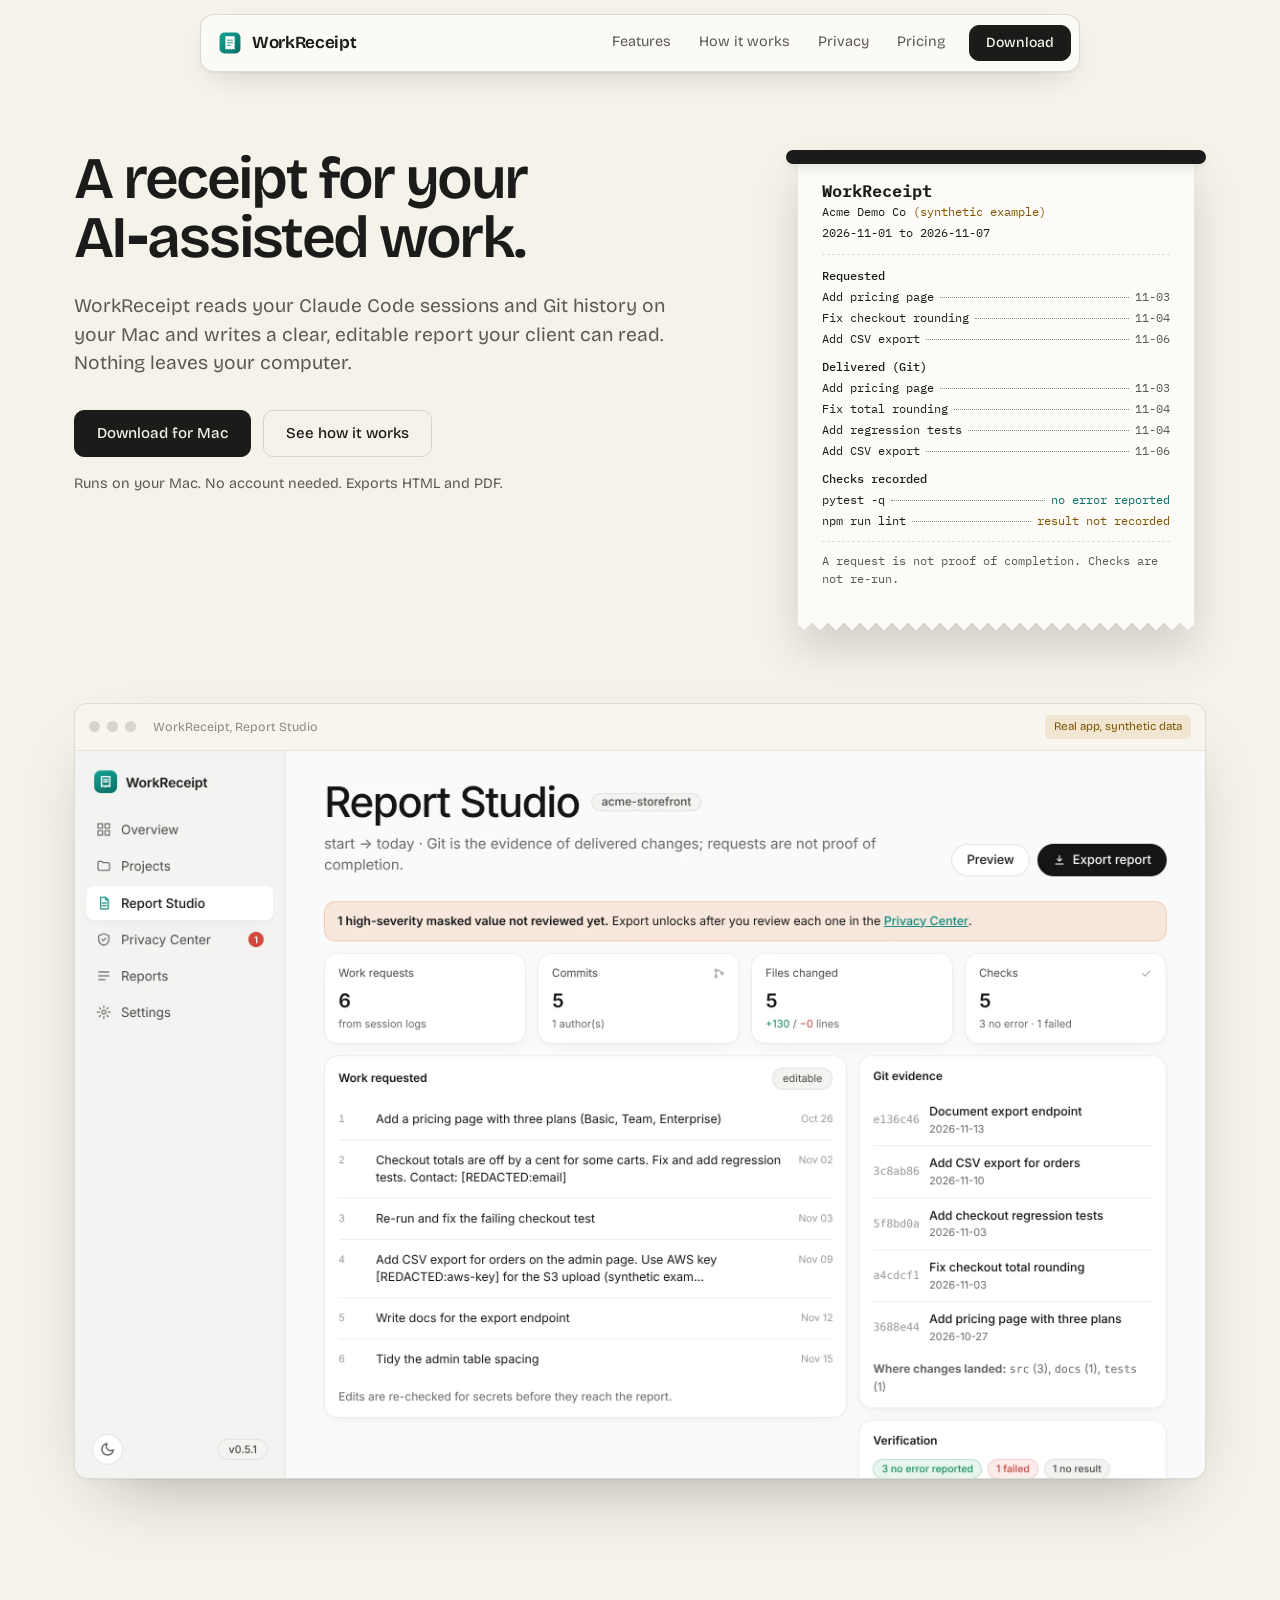
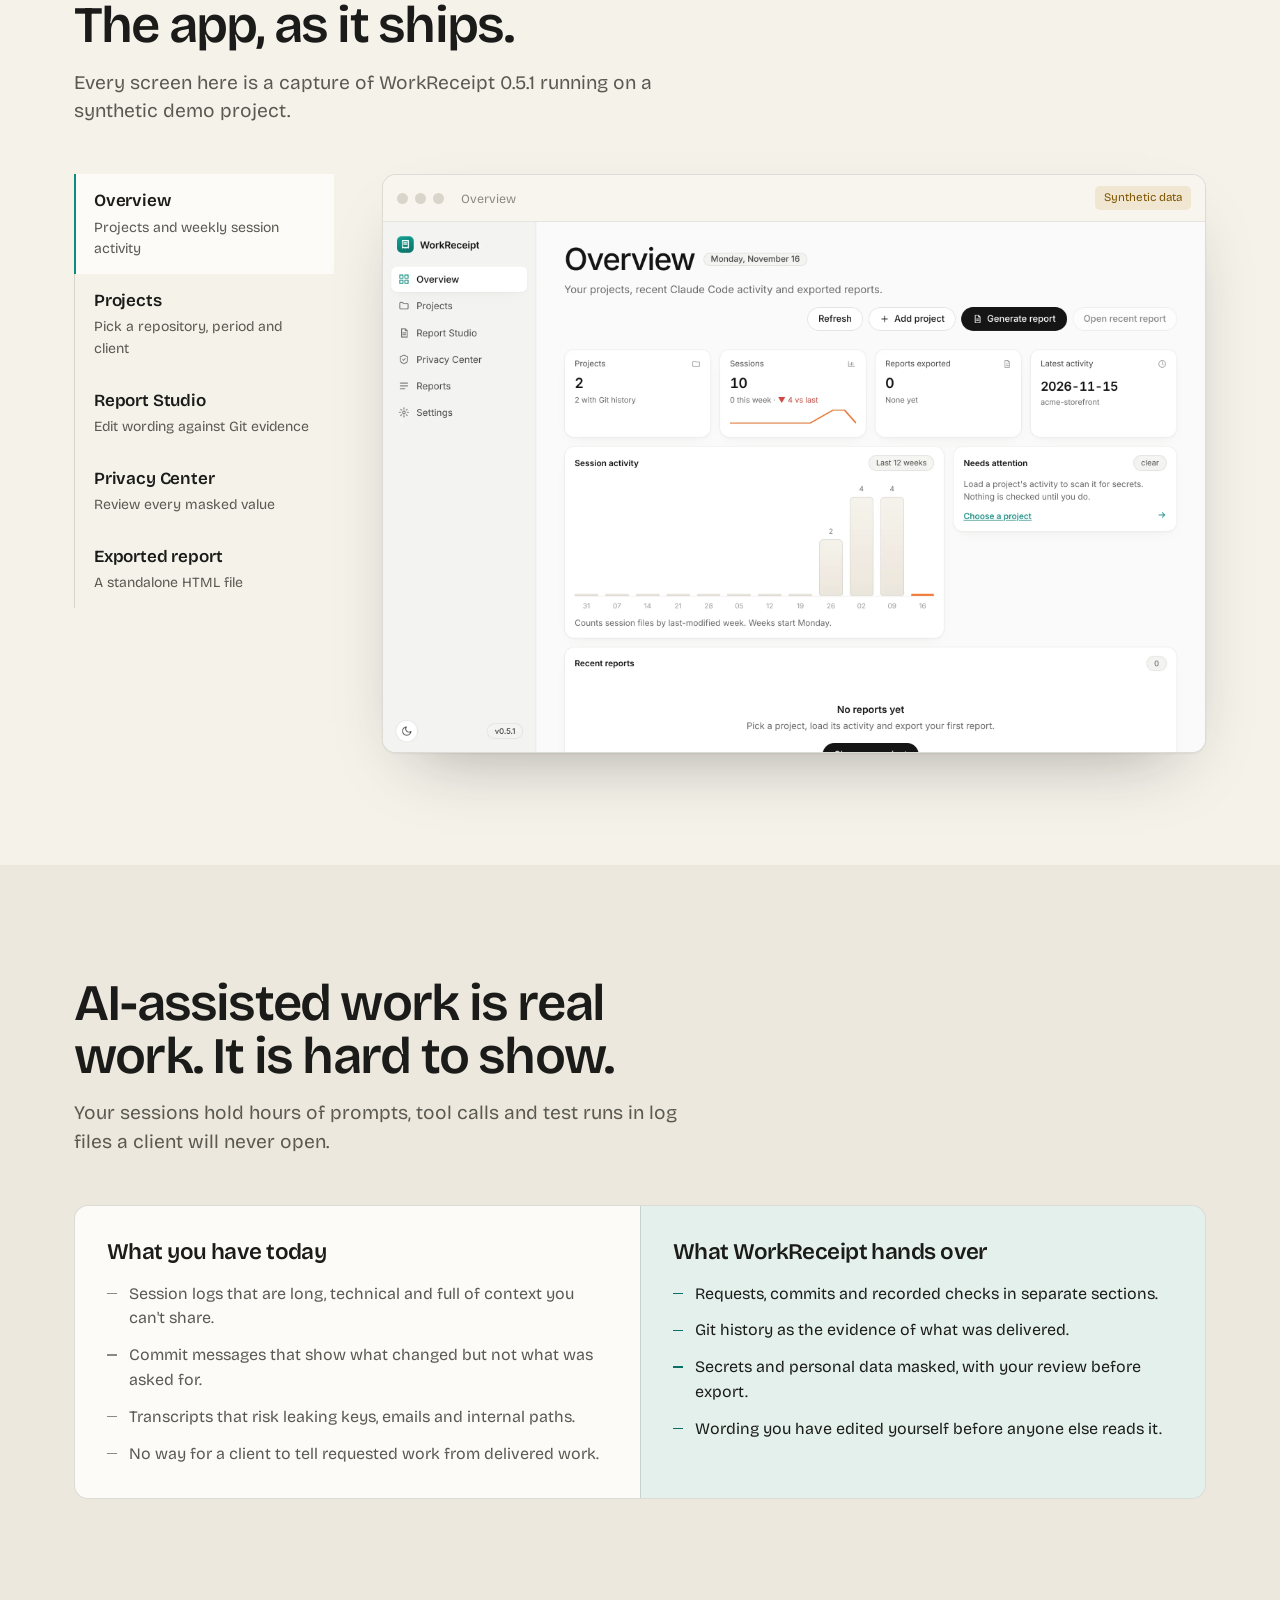
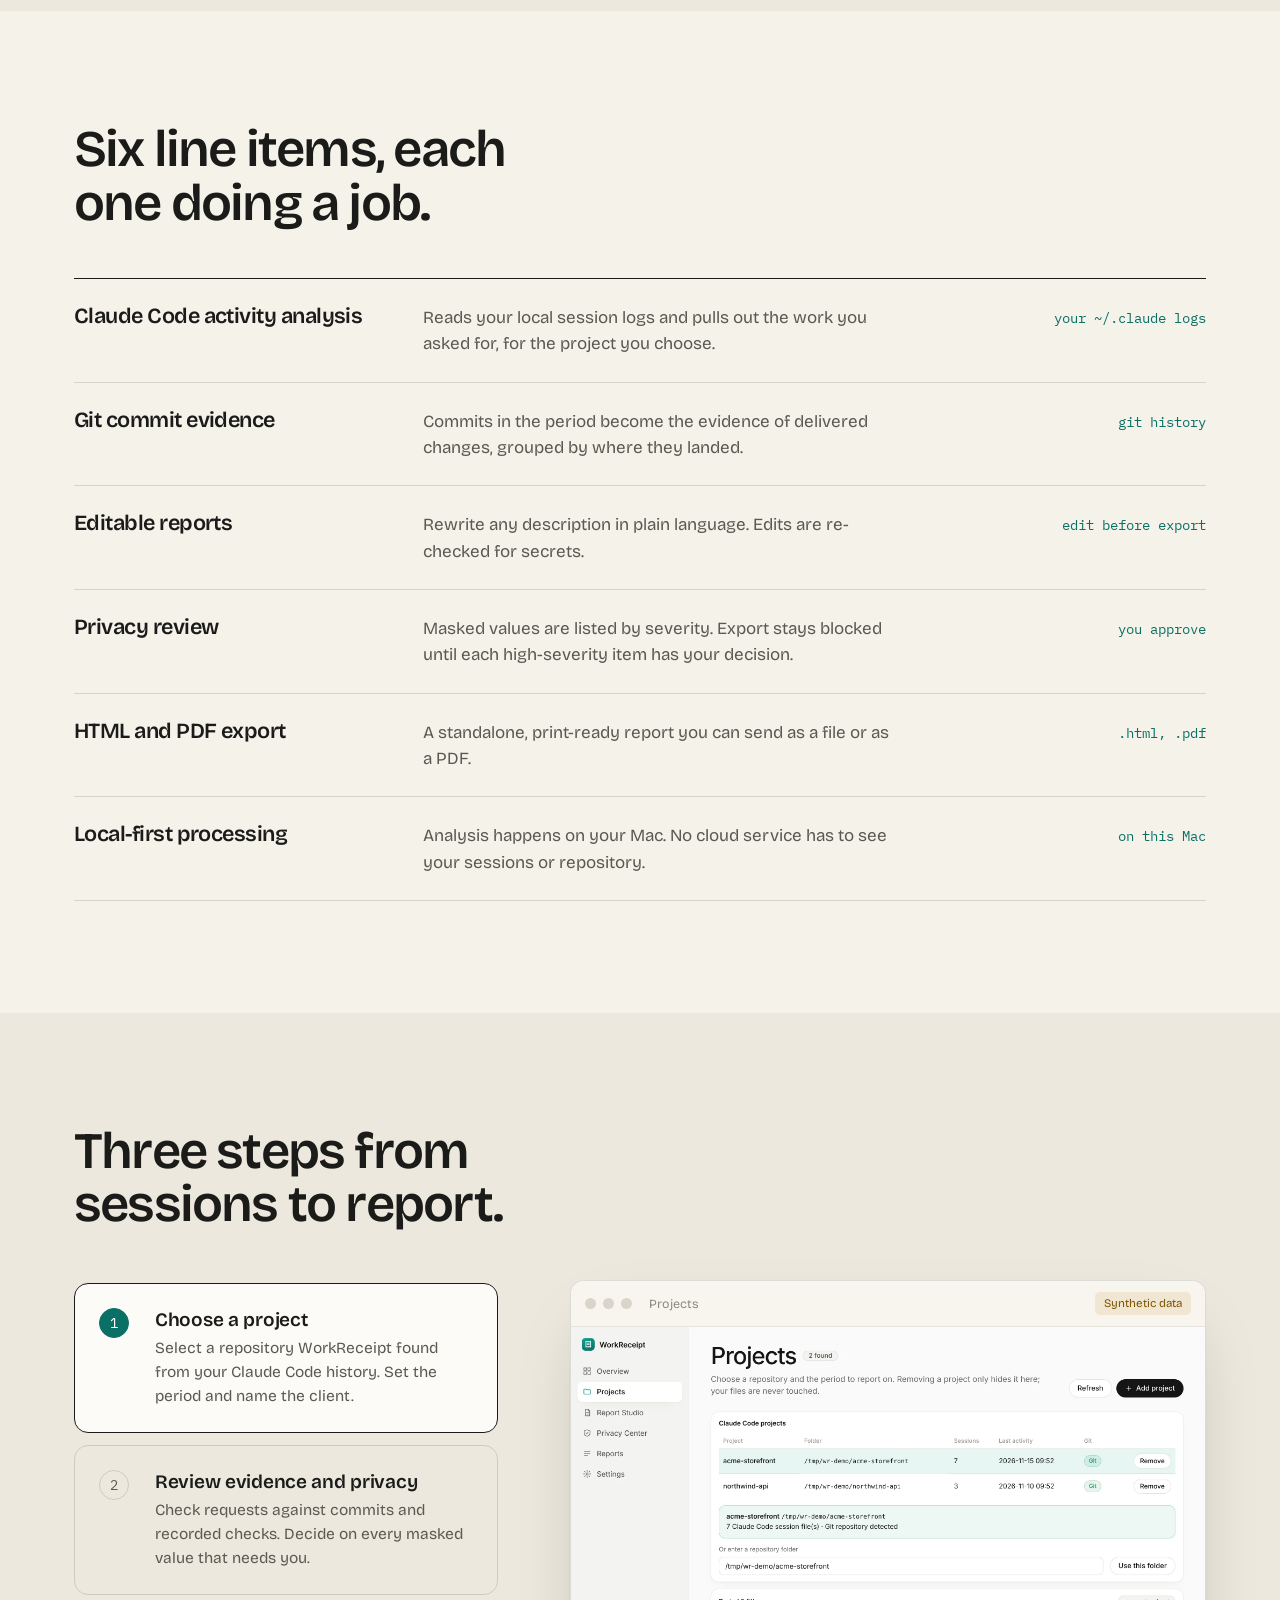
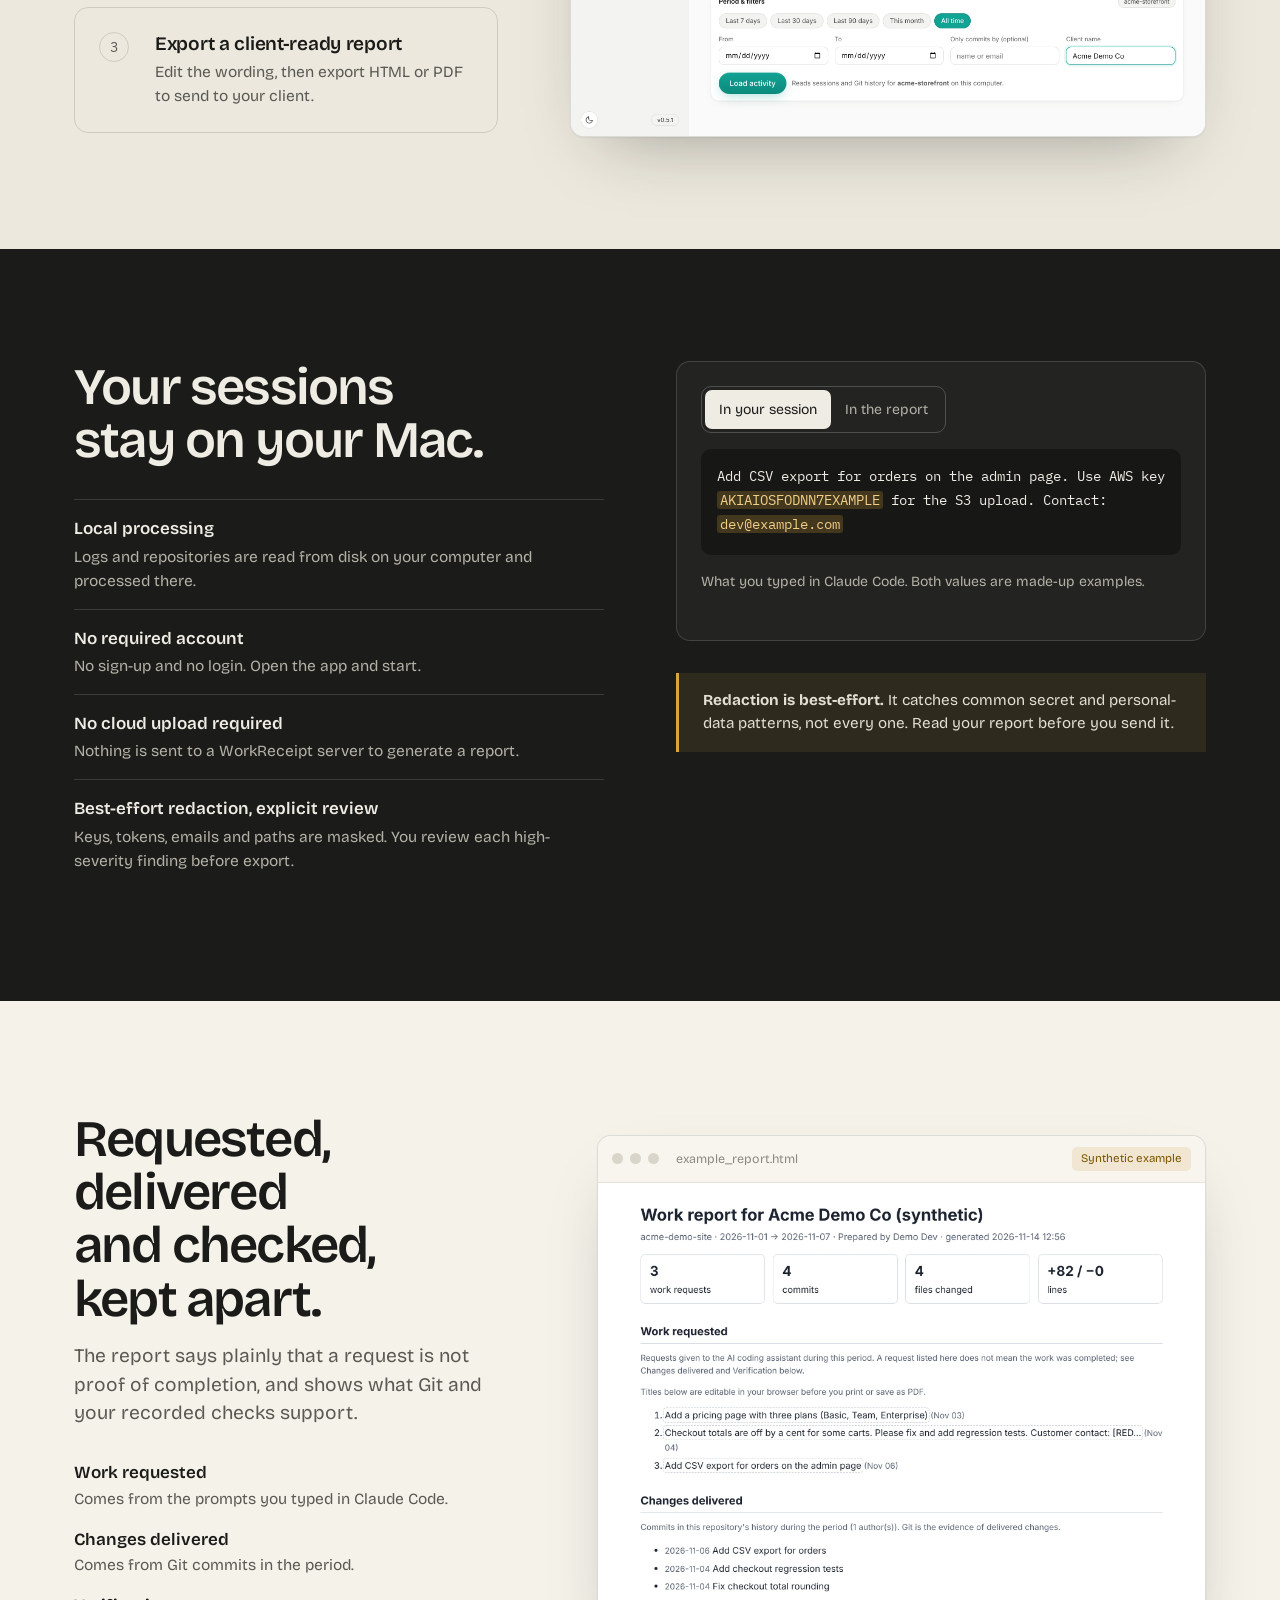
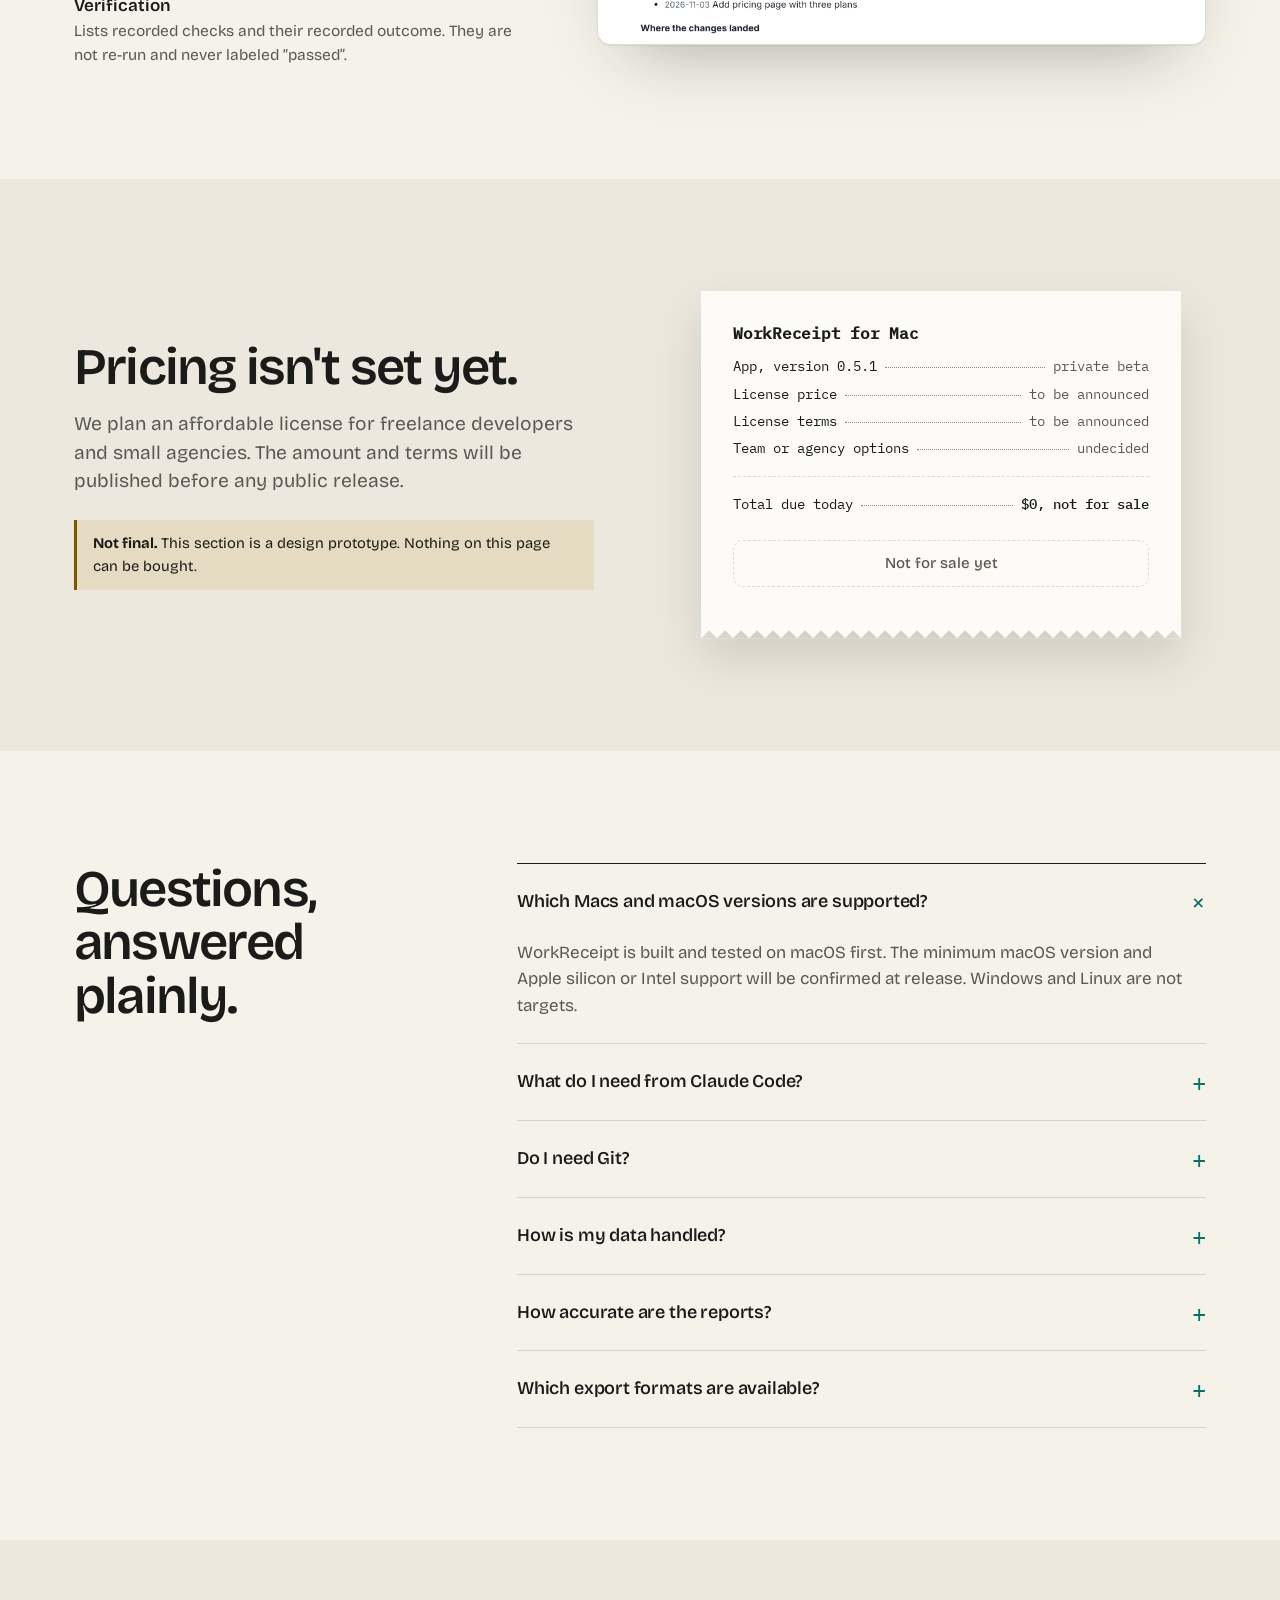
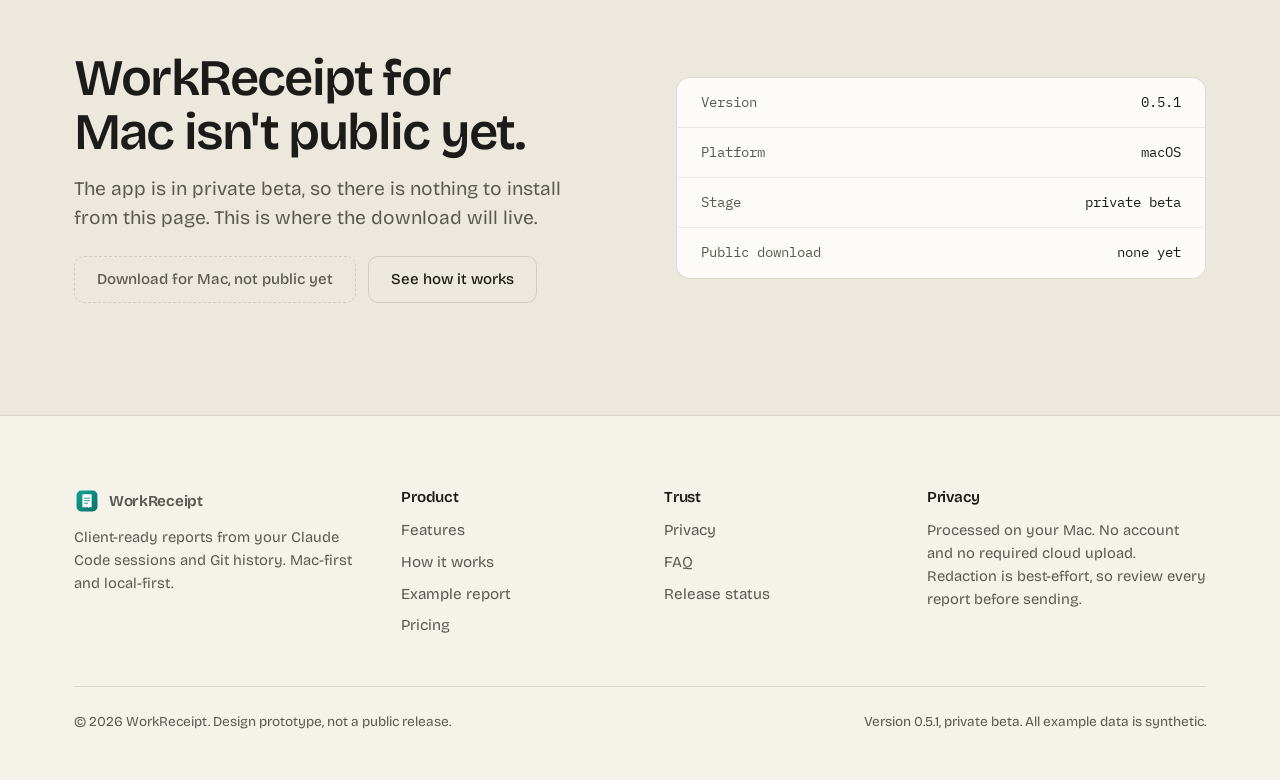
==== commit ee29f5d6: "website: v2 redesign from forensic reference study; add design-reference docs Adds design-reference/" ====
--- a/website/index.html
+++ b/website/index.html
@@ -3,345 +3,310 @@
 <head>
 <meta charset="utf-8">
 <meta name="viewport" content="width=device-width,initial-scale=1">
-<title>WorkReceipt — Client-ready reports from your Claude Code work</title>
-<meta name="description" content="WorkReceipt turns Claude Code sessions and Git history into a clear, privacy-reviewed work report. Mac-first, local-first, no account.">
-<meta name="theme-color" content="#faf8f4">
+<title>WorkReceipt: a client-ready receipt for your AI-assisted work</title>
+<meta name="description" content="WorkReceipt turns Claude Code sessions and Git history into a clear, privacy-reviewed work report on your Mac. No account, no upload.">
+<meta name="theme-color" content="#f5f2ea">
 <meta name="robots" content="noindex">
 <link rel="icon" href="assets/logo.svg" type="image/svg+xml">
 <link rel="stylesheet" href="styles.css">
-<script>document.documentElement.classList.add('js')</script>
 </head>
 <body>
 <svg width="0" height="0" style="position:absolute" aria-hidden="true">
   <defs>
-    <symbol id="i-check" viewBox="0 0 24 24" fill="none" stroke="currentColor" stroke-width="2" stroke-linecap="round" stroke-linejoin="round"><path d="M20 6 9 17l-5-5"/></symbol>
-    <symbol id="i-arrow" viewBox="0 0 24 24" fill="none" stroke="currentColor" stroke-width="2" stroke-linecap="round" stroke-linejoin="round"><path d="M5 12h14M13 6l6 6-6 6"/></symbol>
-    <symbol id="i-apple" viewBox="0 0 24 24" fill="none" stroke="currentColor" stroke-width="1.8" stroke-linecap="round" stroke-linejoin="round"><rect x="3" y="4" width="18" height="12" rx="2"/><path d="M8 20h8M12 16v4"/></symbol>
-    <symbol id="i-lock" viewBox="0 0 24 24" fill="none" stroke="currentColor" stroke-width="1.8" stroke-linecap="round" stroke-linejoin="round"><rect x="4" y="11" width="16" height="10" rx="2"/><path d="M8 11V7a4 4 0 0 1 8 0v4"/></symbol>
-    <symbol id="i-terminal" viewBox="0 0 24 24" fill="none" stroke="currentColor" stroke-width="1.8" stroke-linecap="round" stroke-linejoin="round"><path d="m4 17 6-6-6-6M12 19h8"/></symbol>
-    <symbol id="i-git" viewBox="0 0 24 24" fill="none" stroke="currentColor" stroke-width="1.8" stroke-linecap="round" stroke-linejoin="round"><circle cx="6" cy="6" r="2.5"/><circle cx="6" cy="18" r="2.5"/><circle cx="18" cy="9" r="2.5"/><path d="M6 8.5v7M18 11.5c0 4-6 2-11 5"/></symbol>
-    <symbol id="i-edit" viewBox="0 0 24 24" fill="none" stroke="currentColor" stroke-width="1.8" stroke-linecap="round" stroke-linejoin="round"><path d="M12 20h9M16.5 3.5a2.1 2.1 0 0 1 3 3L7 19l-4 1 1-4Z"/></symbol>
-    <symbol id="i-shield" viewBox="0 0 24 24" fill="none" stroke="currentColor" stroke-width="1.8" stroke-linecap="round" stroke-linejoin="round"><path d="M12 3 4 6v6c0 5 3.4 8.2 8 9 4.6-.8 8-4 8-9V6Z"/><path d="m9 12 2 2 4-4"/></symbol>
-    <symbol id="i-file" viewBox="0 0 24 24" fill="none" stroke="currentColor" stroke-width="1.8" stroke-linecap="round" stroke-linejoin="round"><path d="M14 3H7a2 2 0 0 0-2 2v14a2 2 0 0 0 2 2h10a2 2 0 0 0 2-2V8Z"/><path d="M14 3v5h5M9 13h6M9 17h4"/></symbol>
-    <symbol id="i-cpu" viewBox="0 0 24 24" fill="none" stroke="currentColor" stroke-width="1.8" stroke-linecap="round" stroke-linejoin="round"><rect x="5" y="5" width="14" height="14" rx="2"/><path d="M9 1v4M15 1v4M9 19v4M15 19v4M1 9h4M1 15h4M19 9h4M19 15h4"/></symbol>
-    <symbol id="i-user" viewBox="0 0 24 24" fill="none" stroke="currentColor" stroke-width="1.8" stroke-linecap="round" stroke-linejoin="round"><circle cx="12" cy="8" r="4"/><path d="M4 21a8 8 0 0 1 16 0"/></symbol>
-    <symbol id="i-cloud-off" viewBox="0 0 24 24" fill="none" stroke="currentColor" stroke-width="1.8" stroke-linecap="round" stroke-linejoin="round"><path d="M3 3l18 18M9 5a6 6 0 0 1 10 4 4 4 0 0 1 1.5 7M6 18a4.5 4.5 0 0 1-.6-8.9"/></symbol>
+    <symbol id="i-menu" viewBox="0 0 24 24" fill="none" stroke="currentColor" stroke-width="2" stroke-linecap="round"><path d="M4 8h16M4 16h16"/></symbol>
     <symbol id="i-x" viewBox="0 0 24 24" fill="none" stroke="currentColor" stroke-width="2" stroke-linecap="round"><path d="M6 6l12 12M18 6 6 18"/></symbol>
-    <symbol id="i-menu" viewBox="0 0 24 24" fill="none" stroke="currentColor" stroke-width="2" stroke-linecap="round"><path d="M4 8h16M4 16h16"/></symbol>
   </defs>
 </svg>
-
 <a class="skip" href="#main">Skip to content</a>
 
-<!-- 1. FLOATING NAV -->
 <header class="nav" id="nav">
-  <div class="nav-in">
-    <a class="brand" href="#top" aria-label="WorkReceipt home"><img src="assets/logo.svg" alt="" width="26" height="26"><span>WorkReceipt</span></a>
+  <div class="nav__bar">
+    <a class="brand" href="#top" aria-label="WorkReceipt, back to top"><img src="assets/logo.svg" alt="" width="26" height="26"><span>WorkReceipt</span></a>
     <nav aria-label="Primary">
-      <ul class="links">
+      <ul class="nav__links">
         <li><a href="#features">Features</a></li>
-        <li><a href="#how">How It Works</a></li>
+        <li><a href="#how">How it works</a></li>
         <li><a href="#privacy">Privacy</a></li>
         <li><a href="#pricing">Pricing</a></li>
       </ul>
     </nav>
-    <a class="btn btn-dark" href="#download">Download</a>
-    <button class="menu-btn" id="menuBtn" aria-label="Open menu" aria-expanded="false" aria-controls="mobileMenu"><svg><use href="#i-menu"/></svg></button>
-  </div>
-  <div class="mobile-menu" id="mobileMenu">
-    <a href="#features">Features</a><a href="#how">How It Works</a><a href="#privacy">Privacy</a><a href="#pricing">Pricing</a>
-    <a class="btn btn-dark" href="#download">Download</a>
+    <a class="btn btn--solid" href="#download">Download</a>
+    <button class="nav__toggle" id="navToggle" aria-label="Open menu" aria-expanded="false" aria-controls="navMenu"><svg><use href="#i-menu"/></svg></button>
+  </div>
+  <div class="nav__menu" id="navMenu">
+    <a href="#features">Features</a><a href="#how">How it works</a><a href="#privacy">Privacy</a><a href="#pricing">Pricing</a>
+    <a class="btn btn--solid" href="#download">Download</a>
   </div>
 </header>
 
 <main id="main">
 
-<!-- 2. HERO -->
+<!-- Hero -->
 <section class="hero" id="top">
   <div class="wrap">
-    <span class="eyebrow reveal"><i></i>Mac-first · Local-first · Private beta</span>
-    <h1 class="reveal d1">Show clients what your <span class="accent">AI-assisted</span> work delivered.</h1>
-    <p class="lead reveal d2">WorkReceipt reads your Claude Code sessions and Git history on your Mac and turns them into a clear, editable, privacy-reviewed work report. No account. Nothing uploaded.</p>
-    <div class="cta-row reveal d2">
-      <a class="btn btn-primary" href="#download"><svg><use href="#i-apple"/></svg>Download for Mac</a>
-      <a class="btn btn-ghost" href="#how">See how it works <svg><use href="#i-arrow"/></svg></a>
-    </div>
-    <div class="hero-chips reveal d2">
-      <span class="chip"><svg><use href="#i-lock"/></svg>Runs on your Mac</span>
-      <span class="chip"><svg><use href="#i-user"/></svg>No account required</span>
-      <span class="chip"><svg><use href="#i-file"/></svg>HTML &amp; PDF export</span>
-    </div>
-    <div class="hero-stage reveal" style="width:100%;max-width:1000px">
-      <div class="mac">
-        <div class="mac-bar"><i></i><i></i><i></i><span class="mac-title">WorkReceipt — Report Studio</span><span class="badge-syn">Real app · synthetic demo data</span></div>
-        <img src="assets/product/studio.webp" width="2360" height="1520" alt="WorkReceipt Report Studio showing work requests from Claude Code sessions beside Git commit evidence for a synthetic demo project">
-      </div>
-    </div>
-  </div>
-</section>
-
-<!-- 3. PRODUCT SHOWCASE -->
-<section id="showcase" style="padding-top:var(--s8)">
-  <div class="wrap">
-    <div class="sec-head center reveal">
-      <span class="eyebrow"><i></i>The app</span>
-      <h2>A calm workspace for turning evidence into a report.</h2>
-      <p class="lead">Every screen below is a capture of the actual WorkReceipt app (v0.5.1), run on a synthetic demo project.</p>
-    </div>
-    <div class="tabs reveal" role="tablist" aria-label="Product views">
-      <button class="tab" role="tab" id="t-overview" aria-controls="p-overview" aria-selected="true">Overview</button>
-      <button class="tab" role="tab" id="t-projects" aria-controls="p-projects" aria-selected="false" tabindex="-1">Projects</button>
-      <button class="tab" role="tab" id="t-studio" aria-controls="p-studio" aria-selected="false" tabindex="-1">Report Studio</button>
-      <button class="tab" role="tab" id="t-privacy" aria-controls="p-privacy" aria-selected="false" tabindex="-1">Privacy Center</button>
-      <button class="tab" role="tab" id="t-report" aria-controls="p-report" aria-selected="false" tabindex="-1">Exported report</button>
-    </div>
-    <div class="showcase-win reveal">
-      <div class="panel on" role="tabpanel" id="p-overview" aria-labelledby="t-overview">
-        <div class="mac"><div class="mac-bar"><i></i><i></i><i></i><span class="mac-title">WorkReceipt — Overview</span><span class="badge-syn">Synthetic demo data</span></div>
-        <img loading="lazy" src="assets/product/overview.webp" width="2360" height="1520" alt="WorkReceipt Overview: project count, weekly session activity chart and recent reports"></div>
-        <div class="panel-cap"><span><b>Overview.</b> Your projects, weekly Claude Code session activity and exported reports at a glance.</span></div>
-      </div>
-      <div class="panel" role="tabpanel" id="p-projects" aria-labelledby="t-projects" hidden>
-        <div class="mac"><div class="mac-bar"><i></i><i></i><i></i><span class="mac-title">WorkReceipt — Projects</span><span class="badge-syn">Synthetic demo data</span></div>
-        <img loading="lazy" src="assets/product/projects.webp" width="2360" height="1520" alt="WorkReceipt Projects screen listing detected Claude Code projects with a date range and client name"></div>
-        <div class="panel-cap"><span><b>Projects.</b> Pick a repository, choose the period and name the client. WorkReceipt finds Claude Code projects on your Mac.</span></div>
-      </div>
-      <div class="panel" role="tabpanel" id="p-studio" aria-labelledby="t-studio" hidden>
-        <div class="mac"><div class="mac-bar"><i></i><i></i><i></i><span class="mac-title">WorkReceipt — Report Studio</span><span class="badge-syn">Synthetic demo data</span></div>
-        <img loading="lazy" src="assets/product/studio.webp" width="2360" height="1520" alt="WorkReceipt Report Studio with editable work requests and Git evidence"></div>
-        <div class="panel-cap"><span><b>Report Studio.</b> Edit each work description, see Git commits as evidence, and export when privacy review is complete.</span></div>
-      </div>
-      <div class="panel" role="tabpanel" id="p-privacy" aria-labelledby="t-privacy" hidden>
-        <div class="mac"><div class="mac-bar"><i></i><i></i><i></i><span class="mac-title">WorkReceipt — Privacy Center</span><span class="badge-syn">Synthetic demo data</span></div>
-        <img loading="lazy" src="assets/product/privacy.webp" width="2360" height="1520" alt="WorkReceipt Privacy Center listing masked values by severity with an export approval counter"></div>
-        <div class="panel-cap"><span><b>Privacy Center.</b> Every masked value is listed by severity. High-severity items need your decision before export unlocks.</span></div>
-      </div>
-      <div class="panel" role="tabpanel" id="p-report" aria-labelledby="t-report" hidden>
-        <div class="mac report"><div class="mac-bar"><i></i><i></i><i></i><span class="mac-title">example_report.html</span><span class="badge-syn">Synthetic example</span></div>
-        <img loading="lazy" src="assets/product/report.webp" width="2000" height="1520" alt="Exported WorkReceipt HTML report titled Work report for Acme Demo Co (synthetic)"></div>
-        <div class="panel-cap"><span><b>Exported report.</b> A standalone HTML file you can send, or print to PDF.</span></div>
-      </div>
-    </div>
-  </div>
-</section>
-
-<!-- 4. PROBLEM / SOLUTION -->
-<section class="band" id="why">
-  <div class="wrap">
-    <div class="sec-head reveal">
-      <span class="eyebrow"><i></i>Why WorkReceipt</span>
-      <h2>AI-assisted work is real work. It's just hard to show.</h2>
-      <p class="lead">Hours of prompts, tool calls and test runs live in log files your client will never open. Raw commit lists don't explain intent. Chat transcripts expose far more than you'd ever send.</p>
-    </div>
-    <div class="ps">
-      <div class="ps-card problem reveal">
-        <span class="tag">The problem</span>
-        <h3>Evidence exists, but it isn't communicable.</h3>
+    <div class="hero__grid">
+      <div>
+        <h1>A receipt for your AI&#8209;assisted work.</h1>
+        <p class="lead">WorkReceipt reads your Claude Code sessions and Git history on your Mac and writes a clear, editable report your client can read. Nothing leaves your computer.</p>
+        <div class="hero__cta">
+          <a class="btn btn--solid" href="#download">Download for Mac</a>
+          <a class="btn btn--line" href="#how">See how it works</a>
+        </div>
+        <p class="hero__note">Runs on your Mac. No account needed. Exports HTML and PDF.</p>
+      </div>
+      <div class="printer" role="img" aria-label="Example receipt: three requests, four Git commits and two recorded checks for a synthetic client">
+        <div class="printer__slot"></div>
+        <div class="slip">
+          <div class="slip__paper">
+            <div class="slip__title">WorkReceipt</div>
+            <div>Acme Demo Co <span class="syn">(synthetic example)</span></div>
+            <div>2026-11-01 to 2026-11-07</div>
+            <hr>
+            <dl>
+              <dt>Requested</dt>
+              <dd><span>Add pricing page</span><span>11-03</span></dd>
+              <dd><span>Fix checkout rounding</span><span>11-04</span></dd>
+              <dd><span>Add CSV export</span><span>11-06</span></dd>
+              <dt>Delivered (Git)</dt>
+              <dd><span>Add pricing page</span><span>11-03</span></dd>
+              <dd><span>Fix total rounding</span><span>11-04</span></dd>
+              <dd><span>Add regression tests</span><span>11-04</span></dd>
+              <dd><span>Add CSV export</span><span>11-06</span></dd>
+              <dt>Checks recorded</dt>
+              <dd><span>pytest -q</span><span class="ok">no error reported</span></dd>
+              <dd><span>npm run lint</span><span class="unk">result not recorded</span></dd>
+            </dl>
+            <hr>
+            <p class="slip__foot">A request is not proof of completion. Checks are not re-run.</p>
+          </div>
+        </div>
+      </div>
+    </div>
+    <div class="hero__stage">
+      <div class="win">
+        <div class="win__bar"><i></i><i></i><i></i><span class="win__title">WorkReceipt, Report Studio</span><span class="win__tag">Real app, synthetic data</span></div>
+        <img src="assets/product/studio.webp" width="2360" height="1520" alt="WorkReceipt Report Studio listing work requested from Claude Code sessions beside Git commit evidence for a synthetic project">
+      </div>
+    </div>
+  </div>
+</section>
+
+<!-- Product showcase -->
+<section class="section" id="showcase" style="padding-top:var(--s7)">
+  <div class="wrap">
+    <div class="head">
+      <h2>The app, as it ships.</h2>
+      <p class="lead">Every screen here is a capture of WorkReceipt 0.5.1 running on a synthetic demo project.</p>
+    </div>
+    <div class="show">
+      <div class="show__tabs" role="tablist" aria-label="Product views" aria-orientation="vertical">
+        <button class="show__tab" role="tab" id="t-overview" aria-controls="p-overview" aria-selected="true"><b>Overview</b><span>Projects and weekly session activity</span></button>
+        <button class="show__tab" role="tab" id="t-projects" aria-controls="p-projects" aria-selected="false" tabindex="-1"><b>Projects</b><span>Pick a repository, period and client</span></button>
+        <button class="show__tab" role="tab" id="t-studio" aria-controls="p-studio" aria-selected="false" tabindex="-1"><b>Report Studio</b><span>Edit wording against Git evidence</span></button>
+        <button class="show__tab" role="tab" id="t-privacy" aria-controls="p-privacy" aria-selected="false" tabindex="-1"><b>Privacy Center</b><span>Review every masked value</span></button>
+        <button class="show__tab" role="tab" id="t-report" aria-controls="p-report" aria-selected="false" tabindex="-1"><b>Exported report</b><span>A standalone HTML file</span></button>
+      </div>
+      <div>
+        <div class="show__panel" role="tabpanel" id="p-overview" aria-labelledby="t-overview">
+          <div class="win"><div class="win__bar"><i></i><i></i><i></i><span class="win__title">Overview</span><span class="win__tag">Synthetic data</span></div><img loading="lazy" src="assets/product/overview.webp" width="2360" height="1520" alt="WorkReceipt Overview with project count, weekly session chart and recent reports"></div>
+        </div>
+        <div class="show__panel" role="tabpanel" id="p-projects" aria-labelledby="t-projects" hidden>
+          <div class="win"><div class="win__bar"><i></i><i></i><i></i><span class="win__title">Projects</span><span class="win__tag">Synthetic data</span></div><img loading="lazy" src="assets/product/projects.webp" width="2360" height="1520" alt="WorkReceipt Projects screen listing Claude Code projects with a period and client name"></div>
+        </div>
+        <div class="show__panel" role="tabpanel" id="p-studio" aria-labelledby="t-studio" hidden>
+          <div class="win"><div class="win__bar"><i></i><i></i><i></i><span class="win__title">Report Studio</span><span class="win__tag">Synthetic data</span></div><img loading="lazy" src="assets/product/studio.webp" width="2360" height="1520" alt="WorkReceipt Report Studio with editable work requests and Git evidence"></div>
+        </div>
+        <div class="show__panel" role="tabpanel" id="p-privacy" aria-labelledby="t-privacy" hidden>
+          <div class="win"><div class="win__bar"><i></i><i></i><i></i><span class="win__title">Privacy Center</span><span class="win__tag">Synthetic data</span></div><img loading="lazy" src="assets/product/privacy.webp" width="2360" height="1520" alt="WorkReceipt Privacy Center listing masked values by severity with an export approval counter"></div>
+        </div>
+        <div class="show__panel" role="tabpanel" id="p-report" aria-labelledby="t-report" hidden>
+          <div class="win win--report"><div class="win__bar"><i></i><i></i><i></i><span class="win__title">example_report.html</span><span class="win__tag">Synthetic example</span></div><img loading="lazy" src="assets/product/report.webp" width="2000" height="1520" alt="Exported WorkReceipt HTML report titled Work report for Acme Demo Co (synthetic)"></div>
+        </div>
+      </div>
+    </div>
+  </div>
+</section>
+
+<!-- Problem and solution -->
+<section class="section section--tint" id="why">
+  <div class="wrap">
+    <div class="head">
+      <h2>AI-assisted work is real work. It is hard to show.</h2>
+      <p class="lead">Your sessions hold hours of prompts, tool calls and test runs in log files a client will never open.</p>
+    </div>
+    <div class="ba">
+      <div class="ba__col">
+        <h3>What you have today</h3>
         <ul>
-          <li><svg><use href="#i-x"/></svg>Session logs are long, technical and full of context you can't share.</li>
-          <li><svg><use href="#i-x"/></svg>Commit messages show what changed, not what was asked for.</li>
-          <li><svg><use href="#i-x"/></svg>Pasting transcripts risks leaking keys, emails and internal paths.</li>
-          <li><svg><use href="#i-x"/></svg>Clients can't tell requested work from verified, delivered work.</li>
+          <li>Session logs that are long, technical and full of context you can't share.</li>
+          <li>Commit messages that show what changed but not what was asked for.</li>
+          <li>Transcripts that risk leaking keys, emails and internal paths.</li>
+          <li>No way for a client to tell requested work from delivered work.</li>
         </ul>
       </div>
-      <div class="ps-card solve reveal d1">
-        <span class="tag">The solution</span>
-        <h3>One readable report, built from your own evidence.</h3>
+      <div class="ba__col">
+        <h3>What WorkReceipt hands over</h3>
         <ul>
-          <li><svg><use href="#i-check"/></svg>Requests, commits and checks are kept in clearly separate sections.</li>
-          <li><svg><use href="#i-check"/></svg>Git history is the evidence of delivered changes, not the prompts.</li>
-          <li><svg><use href="#i-check"/></svg>Secrets and personal data are masked and reviewed before export.</li>
-          <li><svg><use href="#i-check"/></svg>You edit every description before the client sees it.</li>
+          <li>Requests, commits and recorded checks in separate sections.</li>
+          <li>Git history as the evidence of what was delivered.</li>
+          <li>Secrets and personal data masked, with your review before export.</li>
+          <li>Wording you have edited yourself before anyone else reads it.</li>
         </ul>
       </div>
     </div>
-    <div class="flow reveal" aria-label="From evidence to report">
-      <div class="flow-n"><span class="tag">Input</span><b>Claude Code sessions</b><small>Read from your Mac</small></div>
-      <div class="flow-a"><svg><use href="#i-arrow"/></svg></div>
-      <div class="flow-n"><span class="tag">Evidence</span><b>Git commits &amp; recorded checks</b><small>Reviewed &amp; masked</small></div>
-      <div class="flow-a"><svg><use href="#i-arrow"/></svg></div>
-      <div class="flow-n"><span class="tag">Output</span><b>Client-ready report</b><small>HTML or PDF</small></div>
-    </div>
-  </div>
-</section>
-
-<!-- 5. FEATURES -->
-<section id="features">
-  <div class="wrap">
-    <div class="sec-head center reveal">
-      <span class="eyebrow"><i></i>Features</span>
-      <h2>Everything a client report needs. Nothing it shouldn't.</h2>
-    </div>
-    <div class="grid3">
-      <article class="card reveal"><div class="ico"><svg><use href="#i-terminal"/></svg></div><h3>Claude Code activity analysis</h3><p>Reads your local Claude Code session logs and extracts the work you asked for, filtered to the project you choose.</p></article>
-      <article class="card reveal d1"><div class="ico"><svg><use href="#i-git"/></svg></div><h3>Git commit evidence</h3><p>Commits in the period become the evidence of delivered changes, with the areas of the codebase they touched.</p></article>
-      <article class="card reveal d2"><div class="ico"><svg><use href="#i-edit"/></svg></div><h3>Editable reports</h3><p>Rewrite any work description in plain language before you export. Edits are re-checked for secrets.</p></article>
-      <article class="card reveal"><div class="ico"><svg><use href="#i-shield"/></svg></div><h3>Privacy review</h3><p>Masked values are listed by severity. Export stays blocked until each high-severity item has your decision.</p></article>
-      <article class="card reveal d1"><div class="ico"><svg><use href="#i-file"/></svg></div><h3>HTML &amp; PDF export</h3><p>Export a standalone, print-ready report. Share the HTML file or a PDF, whichever your client prefers.</p></article>
-      <article class="card reveal d2"><div class="ico"><svg><use href="#i-cpu"/></svg></div><h3>Local-first processing</h3><p>Analysis happens on your Mac. No cloud service has to see your sessions or your repository.</p></article>
-    </div>
-  </div>
-</section>
-
-<!-- 6. HOW IT WORKS -->
-<section class="band" id="how">
-  <div class="wrap">
-    <div class="sec-head center reveal">
-      <span class="eyebrow"><i></i>How it works</span>
-      <h2>Three steps from sessions to a shareable report.</h2>
-    </div>
-    <div class="steps">
-      <div class="step reveal"><div class="step-img"><img loading="lazy" src="assets/product/projects.webp" width="2360" height="1520" alt="Projects screen in WorkReceipt"></div><span class="step-n">1</span><h3>Choose a project</h3><p>Select a repository WorkReceipt found from your Claude Code history, set the period and name the client.</p></div>
-      <div class="step reveal d1"><div class="step-img"><img loading="lazy" src="assets/product/privacy.webp" width="2360" height="1520" alt="Privacy Center in WorkReceipt"></div><span class="step-n">2</span><h3>Review evidence and privacy</h3><p>Check requests against Git commits and recorded checks. Review every masked value that needs your decision.</p></div>
-      <div class="step reveal d2"><div class="step-img rep"><img loading="lazy" src="assets/product/report.webp" width="2000" height="1520" alt="Exported report preview"></div><span class="step-n">3</span><h3>Export a client-ready report</h3><p>Edit wording, then export a clean HTML report or PDF to send to your client.</p></div>
-    </div>
-  </div>
-</section>
-
-<!-- 7. PRIVACY -->
-<section id="privacy">
+  </div>
+</section>
+
+<!-- Features -->
+<section class="section" id="features">
+  <div class="wrap">
+    <div class="head"><h2>Six line items, each one doing a job.</h2></div>
+    <ul class="ledger">
+      <li><h3>Claude Code activity analysis</h3><p>Reads your local session logs and pulls out the work you asked for, for the project you choose.</p><span class="mono">your ~/.claude logs</span></li>
+      <li><h3>Git commit evidence</h3><p>Commits in the period become the evidence of delivered changes, grouped by where they landed.</p><span class="mono">git history</span></li>
+      <li><h3>Editable reports</h3><p>Rewrite any description in plain language. Edits are re-checked for secrets.</p><span class="mono">edit before export</span></li>
+      <li><h3>Privacy review</h3><p>Masked values are listed by severity. Export stays blocked until each high-severity item has your decision.</p><span class="mono">you approve</span></li>
+      <li><h3>HTML and PDF export</h3><p>A standalone, print-ready report you can send as a file or as a PDF.</p><span class="mono">.html, .pdf</span></li>
+      <li><h3>Local-first processing</h3><p>Analysis happens on your Mac. No cloud service has to see your sessions or repository.</p><span class="mono">on this Mac</span></li>
+    </ul>
+  </div>
+</section>
+
+<!-- How it works -->
+<section class="section section--tint" id="how">
+  <div class="wrap">
+    <div class="head"><h2>Three steps from sessions to report.</h2></div>
+    <div class="how">
+      <ol class="how__steps">
+        <li><button type="button" data-shot="s1" aria-pressed="true"><span class="how__n">1</span><span><h3>Choose a project</h3><p>Select a repository WorkReceipt found from your Claude Code history. Set the period and name the client.</p></span></button></li>
+        <li><button type="button" data-shot="s2" aria-pressed="false"><span class="how__n">2</span><span><h3>Review evidence and privacy</h3><p>Check requests against commits and recorded checks. Decide on every masked value that needs you.</p></span></button></li>
+        <li><button type="button" data-shot="s3" aria-pressed="false"><span class="how__n">3</span><span><h3>Export a client-ready report</h3><p>Edit the wording, then export HTML or PDF to send to your client.</p></span></button></li>
+      </ol>
+      <div>
+        <div class="how__shot" id="s1"><div class="win"><div class="win__bar"><i></i><i></i><i></i><span class="win__title">Projects</span><span class="win__tag">Synthetic data</span></div><img loading="lazy" src="assets/product/projects.webp" width="2360" height="1520" alt="Projects screen where a repository, period and client are chosen"></div></div>
+        <div class="how__shot" id="s2" hidden><div class="win"><div class="win__bar"><i></i><i></i><i></i><span class="win__title">Privacy Center</span><span class="win__tag">Synthetic data</span></div><img loading="lazy" src="assets/product/privacy.webp" width="2360" height="1520" alt="Privacy Center where masked values are reviewed"></div></div>
+        <div class="how__shot" id="s3" hidden><div class="win win--report"><div class="win__bar"><i></i><i></i><i></i><span class="win__title">example_report.html</span><span class="win__tag">Synthetic example</span></div><img loading="lazy" src="assets/product/report.webp" width="2000" height="1520" alt="The exported HTML report"></div></div>
+      </div>
+    </div>
+  </div>
+</section>
+
+<!-- Privacy and trust -->
+<section class="section dark" id="privacy">
   <div class="wrap priv">
     <div>
-      <div class="sec-head reveal" style="margin-bottom:0">
-        <span class="eyebrow"><i></i>Privacy &amp; trust</span>
-        <h2>Your sessions are yours. They stay on your Mac.</h2>
-        <p class="lead">WorkReceipt is designed so you never have to trust a server with client work.</p>
-      </div>
-      <div class="callout reveal"><b>Redaction is best-effort.</b> Automatic masking catches common secret and personal-data patterns but is not a guarantee. Read your report before you send it.</div>
-    </div>
-    <div class="priv-list">
-      <div class="priv-item reveal"><div class="ico"><svg><use href="#i-cpu"/></svg></div><div><h3>Local processing</h3><p>Logs and repositories are read from disk on your computer and processed there.</p></div></div>
-      <div class="priv-item reveal d1"><div class="ico"><svg><use href="#i-user"/></svg></div><div><h3>No required account</h3><p>No sign-up, no login. Open the app and start.</p></div></div>
-      <div class="priv-item reveal d1"><div class="ico"><svg><use href="#i-cloud-off"/></svg></div><div><h3>No cloud upload required</h3><p>Nothing is sent to a WorkReceipt server to generate a report.</p></div></div>
-      <div class="priv-item reveal d2"><div class="ico"><svg><use href="#i-shield"/></svg></div><div><h3>Best-effort redaction, explicit review</h3><p>Keys, tokens, emails and paths are masked. You must review each high-severity finding before export.</p></div></div>
-    </div>
-  </div>
-</section>
-
-<!-- 8. EXAMPLE REPORT -->
-<section class="band" id="example">
-  <div class="wrap rep-wrap">
-    <div>
-      <div class="sec-head reveal" style="margin-bottom:0">
-        <span class="eyebrow"><i></i>Example report</span>
-        <h2>Requests, delivery and verification, kept separate.</h2>
-        <p class="lead">A request is not proof of completion. The report says so, and shows what Git and your recorded checks actually support.</p>
-      </div>
-      <ul class="checks reveal">
-        <li><svg><use href="#i-check"/></svg><span><b>Work requested</b> comes from your prompts.</span></li>
-        <li><svg><use href="#i-check"/></svg><span><b>Changes delivered</b> come from Git commits.</span></li>
-        <li><svg><use href="#i-check"/></svg><span><b>Verification</b> lists recorded checks and outcomes. They are not re-run, and never labeled “passed”.</span></li>
-      </ul>
-    </div>
-    <div class="receipt-shell reveal d1">
-      <div class="receipt" role="img" aria-label="Preview of a synthetic example WorkReceipt report for Acme Demo Co">
-        <div class="r-top"><span class="chip">WorkReceipt report</span><span class="badge-syn" style="margin-left:0">Synthetic example</span></div>
-        <div class="r-title">Work report for Acme Demo Co</div>
-        <div class="r-meta">acme-demo-site · 2026-11-01 → 2026-11-07 · Prepared by Demo Dev</div>
-        <div class="r-stats"><div><b>3</b><span>work requests</span></div><div><b>4</b><span>commits</span></div><div><b>4</b><span>files changed</span></div><div><b>+82 / −0</b><span>lines</span></div></div>
-        <div class="r-h">Changes delivered</div>
-        <div class="r-row"><span class="mono">11-06</span>Add CSV export for orders</div>
-        <div class="r-row"><span class="mono">11-04</span>Add checkout regression tests</div>
-        <div class="r-row"><span class="mono">11-04</span>Fix checkout total rounding</div>
-        <div class="r-row"><span class="mono">11-03</span>Add pricing page with three plans</div>
-        <hr class="dashed">
-        <div class="r-h" style="margin-top:0">Verification</div>
-        <div class="r-row"><span class="mono">pytest -q</span><span class="r-ok">no error reported</span></div>
-        <div class="r-row"><span class="mono">npm run lint</span><span class="r-unk">result not recorded</span></div>
-        <div class="r-note">Checks were recorded in session logs and not re-run for this report. All content above is invented demonstration data.</div>
-      </div>
-    </div>
-  </div>
-</section>
-
-<!-- 9. PRICING -->
-<section id="pricing">
-  <div class="wrap">
-    <div class="sec-head center reveal">
-      <span class="eyebrow"><i></i>Pricing</span>
-      <h2>Simple, affordable pricing is on the way.</h2>
-    </div>
-    <div class="price-note reveal"><svg width="16" height="16" style="color:var(--amber)"><use href="#i-shield"/></svg>Pricing is not finalized. This section is a layout prototype and nothing here can be purchased.</div>
-    <div class="pricing">
-      <div class="plan reveal">
-        <h3>Private beta</h3>
-        <div class="plan-price">Limited testing<small>Current stage · v0.5.1</small></div>
-        <p style="color:var(--muted);font-size:.93rem">For freelancers helping validate WorkReceipt on real projects before a public release.</p>
+      <h2>Your sessions stay on your Mac.</h2>
+      <dl>
+        <dt>Local processing</dt><dd>Logs and repositories are read from disk on your computer and processed there.</dd>
+        <dt>No required account</dt><dd>No sign-up and no login. Open the app and start.</dd>
+        <dt>No cloud upload required</dt><dd>Nothing is sent to a WorkReceipt server to generate a report.</dd>
+        <dt>Best-effort redaction, explicit review</dt><dd>Keys, tokens, emails and paths are masked. You review each high-severity finding before export.</dd>
+      </dl>
+    </div>
+    <div>
+      <div class="mask" id="mask">
+        <div class="mask__seg" role="group" aria-label="Choose what to view">
+          <button type="button" data-view="raw" aria-pressed="true">In your session</button>
+          <button type="button" data-view="out" aria-pressed="false">In the report</button>
+        </div>
+        <div class="mask__box" id="maskBox" aria-live="polite"></div>
+        <p class="mask__note" id="maskNote"></p>
+      </div>
+      <p class="callout"><strong>Redaction is best-effort.</strong> It catches common secret and personal-data patterns, not every one. Read your report before you send it.</p>
+    </div>
+  </div>
+</section>
+
+<!-- Example report -->
+<section class="section" id="example">
+  <div class="wrap rep">
+    <div>
+      <h2 style="max-width:20ch">Requested, delivered and checked, kept apart.</h2>
+      <p class="lead" style="margin-top:var(--s4)">The report says plainly that a request is not proof of completion, and shows what Git and your recorded checks support.</p>
+      <dl>
+        <div><dt>Work requested</dt><dd>Comes from the prompts you typed in Claude Code.</dd></div>
+        <div><dt>Changes delivered</dt><dd>Comes from Git commits in the period.</dd></div>
+        <div><dt>Verification</dt><dd>Lists recorded checks and their recorded outcome. They are not re-run and never labeled “passed”.</dd></div>
+      </dl>
+    </div>
+    <div>
+      <div class="win win--report"><div class="win__bar"><i></i><i></i><i></i><span class="win__title">example_report.html</span><span class="win__tag">Synthetic example</span></div><img loading="lazy" src="assets/product/report.webp" width="2000" height="1520" alt="Exported report for a synthetic client showing summary counts, work requested and changes delivered"></div>
+    </div>
+  </div>
+</section>
+
+<!-- Pricing -->
+<section class="section section--tint" id="pricing">
+  <div class="wrap price">
+    <div>
+      <h2>Pricing isn't set yet.</h2>
+      <p class="lead" style="margin-top:var(--s4)">We plan an affordable license for freelance developers and small agencies. The amount and terms will be published before any public release.</p>
+      <p class="notice"><strong>Not final.</strong> This section is a design prototype. Nothing on this page can be bought.</p>
+    </div>
+    <div class="bill-wrap">
+      <div class="bill">
+        <h3>WorkReceipt for Mac</h3>
         <ul>
-          <li><svg><use href="#i-check"/></svg>Full local report workflow</li>
-          <li><svg><use href="#i-check"/></svg>HTML &amp; PDF export</li>
-          <li><svg><use href="#i-check"/></svg>Terms to be confirmed</li>
+          <li><span>App, version 0.5.1</span><span>private beta</span></li>
+          <li><span>License price</span><span>to be announced</span></li>
+          <li><span>License terms</span><span>to be announced</span></li>
+          <li><span>Team or agency options</span><span>undecided</span></li>
         </ul>
-        <a class="btn btn-ghost" href="#download">View release status</a>
-      </div>
-      <div class="plan feat reveal d1">
-        <span class="tag-top">Planned</span>
-        <h3>WorkReceipt license</h3>
-        <div class="plan-price">Price to be announced<small>Model and amount not decided</small></div>
-        <p style="color:var(--muted);font-size:.93rem">An affordable license for freelance developers and small agencies, once the product is validated.</p>
-        <ul>
-          <li><svg><use href="#i-check"/></svg>Local report workflow</li>
-          <li><svg><use href="#i-check"/></svg>HTML &amp; PDF export</li>
-          <li><svg><use href="#i-check"/></svg>Terms to be confirmed</li>
-        </ul>
-        <span class="btn" aria-disabled="true" role="note">Not yet available</span>
-      </div>
-    </div>
-  </div>
-</section>
-
-<!-- 10. FAQ -->
-<section class="band" id="faq">
-  <div class="wrap">
-    <div class="sec-head center reveal"><span class="eyebrow"><i></i>FAQ</span><h2>Questions, answered plainly.</h2></div>
-    <div class="faq reveal">
-      <details open><summary>Which Macs and macOS versions are supported?</summary><p>WorkReceipt is Mac-first and is being built and tested on macOS. Specific minimum macOS and Apple silicon / Intel support will be confirmed at release. Windows and Linux are not supported targets.</p></details>
-      <details><summary>What do I need from Claude Code?</summary><p>You need Claude Code session logs on your Mac, which Claude Code stores locally. WorkReceipt reads those logs for the project you pick. It does not need Claude Code to be running.</p></details>
-      <details><summary>Do I need Git?</summary><p>Yes. Git history is the evidence of delivered changes, so the project should be a Git repository with commits in the reporting period. Sessions without matching commits are shown as requests only.</p></details>
-      <details><summary>How is my data handled?</summary><p>Sessions and repositories are read and processed locally. There is no required account and no cloud upload. Only prompt titles, check commands, commit subjects and folder names are used in a report; file contents and tool output are not.</p></details>
-      <details><summary>How accurate are the reports?</summary><p>The report separates what was requested, what Git shows was delivered, and which checks were recorded. It never claims a request was completed, and recorded checks are not re-run. Redaction is best-effort, so always read a report before you send it.</p></details>
-      <details><summary>What export formats are available?</summary><p>A standalone HTML report, and PDF export. You can edit descriptions before exporting.</p></details>
-    </div>
-  </div>
-</section>
-
-<!-- DOWNLOAD / RELEASE STATUS -->
-<section id="download">
-  <div class="wrap">
-    <div class="dl reveal">
-      <span class="eyebrow" style="background:rgba(255,255,255,.08);border-color:rgba(255,255,255,.16);color:#d9d7cf">Release status</span>
-      <h2>WorkReceipt for Mac isn't publicly available yet.</h2>
-      <p class="lead">The app is in private beta. No public download exists, so there is nothing to install from this page yet.</p>
-      <div class="status">
-        <div><small>Version</small><b>0.5.1 (beta)</b></div>
-        <div><small>Platform</small><b>macOS</b></div>
-        <div><small>Availability</small><b>Not public</b></div>
-      </div>
-      <div class="cta-row">
-        <span class="btn btn-ghost" aria-disabled="true" role="note"><svg><use href="#i-apple"/></svg>Download for Mac — coming soon</span>
-        <a class="btn btn-ghost" href="#how">See how it works</a>
-      </div>
-    </div>
+        <hr>
+        <ul><li class="total"><span>Total due today</span><span>$0, not for sale</span></li></ul>
+        <span class="btn" aria-disabled="true" role="note" style="margin-top:var(--s5);width:100%">Not for sale yet</span>
+      </div>
+    </div>
+  </div>
+</section>
+
+<!-- FAQ -->
+<section class="section" id="faq">
+  <div class="wrap faq">
+    <h2>Questions, answered plainly.</h2>
+    <div class="faq__list">
+      <details open><summary>Which Macs and macOS versions are supported?</summary><p>WorkReceipt is built and tested on macOS first. The minimum macOS version and Apple silicon or Intel support will be confirmed at release. Windows and Linux are not targets.</p></details>
+      <details><summary>What do I need from Claude Code?</summary><p>Claude Code session logs on your Mac, which Claude Code stores locally. WorkReceipt reads the logs for the project you pick. Claude Code does not need to be running.</p></details>
+      <details><summary>Do I need Git?</summary><p>Yes. Git history is the evidence of delivered changes, so the project should be a Git repository with commits in the reporting period.</p></details>
+      <details><summary>How is my data handled?</summary><p>Sessions and repositories are read and processed locally, with no required account and no cloud upload. A report uses only prompt titles, check commands, commit subjects and folder names. File contents and tool output are not included.</p></details>
+      <details><summary>How accurate are the reports?</summary><p>The report keeps requests, Git-backed changes and recorded checks separate. It never says a request was completed, and recorded checks are not re-run. Redaction is best-effort, so read every report before you send it.</p></details>
+      <details><summary>Which export formats are available?</summary><p>A standalone HTML report and PDF export. You can edit descriptions before you export.</p></details>
+    </div>
+  </div>
+</section>
+
+<!-- Download -->
+<section class="section section--tint" id="download">
+  <div class="wrap dl">
+    <div>
+      <h2>WorkReceipt for Mac isn't public yet.</h2>
+      <p class="lead" style="margin-top:var(--s4)">The app is in private beta, so there is nothing to install from this page. This is where the download will live.</p>
+      <div class="hero__cta">
+        <span class="btn" aria-disabled="true" role="note">Download for Mac, not public yet</span>
+        <a class="btn btn--line" href="#how">See how it works</a>
+      </div>
+    </div>
+    <dl class="status">
+      <div><dt>Version</dt><dd>0.5.1</dd></div>
+      <div><dt>Platform</dt><dd>macOS</dd></div>
+      <div><dt>Stage</dt><dd>private beta</dd></div>
+      <div><dt>Public download</dt><dd>none yet</dd></div>
+    </dl>
   </div>
 </section>
 </main>
 
-<!-- 11. FOOTER -->
-<footer>
-  <div class="wrap">
-    <div class="foot">
-      <div>
-        <a class="brand" href="#top"><img src="assets/logo.svg" alt="" width="26" height="26"><span>WorkReceipt</span></a>
-        <p>Client-ready reports from your Claude Code sessions and Git history. Mac-first, local-first.</p>
-      </div>
+<footer class="foot">
+  <div class="wrap">
+    <div class="foot__grid">
+      <div><a class="brand" href="#top"><img src="assets/logo.svg" alt="" width="26" height="26"><span>WorkReceipt</span></a><p>Client-ready reports from your Claude Code sessions and Git history. Mac-first and local-first.</p></div>
       <div><h3>Product</h3><ul><li><a href="#features">Features</a></li><li><a href="#how">How it works</a></li><li><a href="#example">Example report</a></li><li><a href="#pricing">Pricing</a></li></ul></div>
       <div><h3>Trust</h3><ul><li><a href="#privacy">Privacy</a></li><li><a href="#faq">FAQ</a></li><li><a href="#download">Release status</a></li></ul></div>
-      <div><h3>Privacy</h3><p style="margin-top:0">Processed on your Mac. No account, no required cloud upload. Redaction is best-effort: review every report before sending.</p></div>
-    </div>
-    <div class="foot-bottom"><span>© 2026 WorkReceipt. Design prototype — not a public release.</span><span>Version 0.5.1 · Private beta · All example data is synthetic</span></div>
+      <div><h3>Privacy</h3><p style="margin-top:0">Processed on your Mac. No account and no required cloud upload. Redaction is best-effort, so review every report before sending.</p></div>
+    </div>
+    <div class="foot__base"><span>© 2026 WorkReceipt. Design prototype, not a public release.</span><span>Version 0.5.1, private beta. All example data is synthetic.</span></div>
   </div>
 </footer>
-
 <script src="script.js"></script>
 </body>
 </html>
--- a/website/styles.css
+++ b/website/styles.css
@@ -1,266 +1,253 @@
-/* WorkReceipt marketing site — design prototype. Tokens documented in DESIGN_TOKENS.md */
-@font-face{font-family:"Inter Variable";src:url("assets/fonts/inter-latin-wght-normal.woff2") format("woff2");font-weight:100 900;font-display:swap}
+/* WorkReceipt marketing site, design prototype v2. Tokens documented in README.md */
+@font-face{font-family:"Bricolage Grotesque";src:url("assets/fonts/bricolage-grotesque-latin-wght-normal.woff2") format("woff2");font-weight:200 800;font-display:swap}
+@font-face{font-family:"IBM Plex Mono";src:url("assets/fonts/ibm-plex-mono-latin-400-normal.woff2") format("woff2");font-weight:400;font-display:swap}
+@font-face{font-family:"IBM Plex Mono";src:url("assets/fonts/ibm-plex-mono-latin-500-normal.woff2") format("woff2");font-weight:500;font-display:swap}
 :root{
-  /* color */
-  --bg:#faf8f4;--bg-2:#f3f0e9;--surface:#fffefb;--ink:#1c1c1a;--ink-2:#454540;--muted:#64645d;--faint:#8e8d85;
-  --line:rgba(28,28,26,.09);--line-2:rgba(28,28,26,.15);
-  --teal:#0b7a6f;--teal-hi:#0f9488;--teal-ink:#085f56;--teal-soft:rgba(15,148,136,.10);--teal-line:rgba(15,148,136,.28);
-  --amber:#a66a00;--amber-soft:rgba(201,138,10,.12);--red:#b5372f;--green:#13774a;
-  /* type */
-  --font:"Inter Variable",-apple-system,"SF Pro Display",system-ui,sans-serif;
-  --mono:ui-monospace,"SF Mono",Menlo,Consolas,monospace;
-  --fs-display:clamp(2.5rem,6.2vw,4.5rem);--fs-h2:clamp(1.875rem,3.8vw,2.875rem);--fs-h3:1.25rem;--fs-lead:clamp(1.0625rem,1.6vw,1.25rem);--fs-body:1rem;--fs-small:.875rem;--fs-micro:.75rem;
-  /* space (4px base) */
+  --paper:#f5f2ea;--paper-2:#ece8dd;--sheet:#fdfbf7;--ink:#1b1c1a;--graphite:#5a5952;--faint:#8c8a80;
+  --rule:rgba(27,28,26,.14);--rule-soft:rgba(27,28,26,.08);
+  --teal:#0a6f65;--teal-hi:#0d8b7f;--teal-wash:rgba(13,139,127,.10);--amber:#7d5400;--amber-wash:rgba(176,120,0,.12);
+  --font:"Bricolage Grotesque",ui-sans-serif,system-ui,sans-serif;--mono:"IBM Plex Mono",ui-monospace,Menlo,monospace;
+  --fs-display:clamp(2.5rem,4.6vw,4rem);--fs-h2:clamp(2rem,4vw,3.25rem);--fs-h3:1.1875rem;--fs-lead:clamp(1.0625rem,1.5vw,1.25rem);
   --s1:4px;--s2:8px;--s3:12px;--s4:16px;--s5:24px;--s6:32px;--s7:48px;--s8:72px;--s9:112px;
-  /* shape */
-  --r-pill:999px;--r-card:20px;--r-ctl:12px;--r-win:18px;
-  --shadow-card:0 1px 2px rgba(28,28,26,.04),0 10px 30px -14px rgba(28,28,26,.10);
-  --shadow-float:0 1px 2px rgba(28,28,26,.05),0 14px 36px -10px rgba(28,28,26,.16);
-  --shadow-win:0 2px 4px rgba(28,28,26,.05),0 40px 90px -36px rgba(28,28,26,.38);
-  --ease:cubic-bezier(.2,.7,.2,1);--wrap:1160px;
+  --r-ctl:10px;--r-win:14px;--r-nav:14px;
+  --shadow-win:0 1px 2px rgba(27,28,26,.06),0 30px 70px -34px rgba(27,28,26,.40);--shadow-nav:0 1px 2px rgba(27,28,26,.05),0 12px 30px -14px rgba(27,28,26,.22);
+  --wrap:1180px;
 }
 *,*::before,*::after{box-sizing:border-box}
-html{scroll-behavior:smooth;scroll-padding-top:96px;-webkit-text-size-adjust:100%}
-body{margin:0;background:var(--bg);color:var(--ink);font:400 var(--fs-body)/1.6 var(--font);-webkit-font-smoothing:antialiased;overflow-x:hidden}
+html{scroll-behavior:smooth;scroll-padding-top:92px;-webkit-text-size-adjust:100%}
+body{margin:0;background:var(--paper);color:var(--ink);font:400 1.0625rem/1.55 var(--font);-webkit-font-smoothing:antialiased;overflow-x:hidden}
 img{max-width:100%;display:block}
 a{color:inherit}
-::selection{background:var(--teal-soft)}
-:focus-visible{outline:2px solid var(--teal-hi);outline-offset:3px;border-radius:8px}
-.skip{position:absolute;left:12px;top:-60px;background:var(--ink);color:#fff;padding:10px 16px;border-radius:var(--r-pill);z-index:100;text-decoration:none;transition:top .2s}
+p{margin:0}
+h1,h2,h3{margin:0;text-wrap:balance}
+::selection{background:var(--teal-wash)}
+:focus-visible{outline:2px solid var(--teal-hi);outline-offset:3px;border-radius:6px}
+.skip{position:absolute;left:12px;top:-60px;background:var(--ink);color:#fff;padding:10px 16px;border-radius:var(--r-ctl);z-index:100;text-decoration:none;transition:top .2s}
 .skip:focus{top:12px}
 .wrap{max-width:var(--wrap);margin:0 auto;padding:0 var(--s5)}
-section{padding:var(--s9) 0}
-h1,h2,h3{margin:0;font-weight:500;letter-spacing:-.03em;line-height:1.08;text-wrap:balance}
-h1{font-size:var(--fs-display);letter-spacing:-.04em;line-height:1.02}
-h2{font-size:var(--fs-h2)}
-h3{font-size:var(--fs-h3);letter-spacing:-.015em;line-height:1.25;font-weight:600}
-p{margin:0}
-.lead{font-size:var(--fs-lead);color:var(--muted);line-height:1.55;max-width:60ch}
-.accent{color:var(--teal)}
-.eyebrow{display:inline-flex;align-items:center;gap:8px;font-size:var(--fs-micro);font-weight:500;letter-spacing:.02em;color:var(--ink-2);background:var(--surface);border:1px solid var(--line);border-radius:var(--r-pill);padding:5px 13px;box-shadow:var(--shadow-card)}
-.eyebrow i{width:6px;height:6px;border-radius:50%;background:var(--teal-hi)}
-.sec-head{display:grid;gap:var(--s4);margin-bottom:var(--s7);max-width:720px}
-.sec-head.center{margin-inline:auto;text-align:center;justify-items:center}
-.mono{font-family:var(--mono);font-size:.86em}
-
-/* buttons */
-.btn{display:inline-flex;align-items:center;justify-content:center;gap:8px;font:500 .9375rem/1 var(--font);padding:14px 22px;border-radius:var(--r-pill);border:1px solid transparent;text-decoration:none;cursor:pointer;transition:transform .2s var(--ease),box-shadow .2s,background .2s,border-color .2s,color .2s;white-space:nowrap}
-.btn:hover{transform:translateY(-1px)}
-.btn:active{transform:translateY(0)}
-.btn-primary{background:linear-gradient(180deg,var(--teal-hi),var(--teal));color:#fff;box-shadow:inset 0 1px 0 rgba(255,255,255,.22),0 8px 24px -8px rgba(11,122,111,.55)}
-.btn-primary:hover{box-shadow:inset 0 1px 0 rgba(255,255,255,.22),0 12px 28px -8px rgba(11,122,111,.65)}
-.btn-ghost{background:var(--surface);border-color:var(--line-2);color:var(--ink)}
-.btn-ghost:hover{border-color:var(--ink-2);box-shadow:var(--shadow-card)}
-.btn-dark{background:var(--ink);color:#fff}
-.btn-dark:hover{box-shadow:var(--shadow-float)}
-.btn[aria-disabled="true"]{background:var(--bg-2);border-color:var(--line);color:var(--muted);cursor:not-allowed;box-shadow:none;transform:none}
-.btn svg{width:16px;height:16px}
+.section{padding:var(--s9) 0}
+.section--tint{background:var(--paper-2)}
+h2{font-size:var(--fs-h2);font-weight:600;letter-spacing:-.035em;line-height:1.04;max-width:16ch}
+h3{font-size:var(--fs-h3);font-weight:600;letter-spacing:-.015em;line-height:1.25}
+.lead{font-size:var(--fs-lead);color:var(--graphite);line-height:1.5;max-width:52ch}
+.mono{font-family:var(--mono);font-size:.82em;letter-spacing:0}
+.head{display:grid;gap:var(--s4);margin-bottom:var(--s7)}
+
+/* buttons: rectangular, ink-first */
+.btn{display:inline-flex;align-items:center;justify-content:center;gap:8px;font:500 .9375rem/1 var(--font);padding:15px 22px;border-radius:var(--r-ctl);border:1px solid var(--ink);text-decoration:none;cursor:pointer;transition:background .2s,color .2s,border-color .2s}
+.btn--solid{background:var(--ink);color:var(--paper)}
+.btn--solid:hover{background:#000}
+.btn--line{background:transparent;color:var(--ink);border-color:var(--rule)}
+.btn--line:hover{border-color:var(--ink)}
+.btn[aria-disabled="true"]{background:transparent;border:1px dashed var(--rule);color:var(--graphite);cursor:not-allowed}
+.link{color:var(--teal);text-decoration:underline;text-underline-offset:4px;text-decoration-thickness:1.5px}
+.link:hover{color:var(--ink)}
 
 /* nav */
-.nav{position:fixed;top:14px;left:50%;transform:translateX(-50%);z-index:50;width:min(920px,calc(100vw - 24px))}
-.nav-in{display:flex;align-items:center;gap:var(--s3);padding:7px 8px 7px 14px;background:color-mix(in srgb,var(--surface) 84%,transparent);backdrop-filter:saturate(1.5) blur(14px);-webkit-backdrop-filter:saturate(1.5) blur(14px);border:1px solid var(--line);border-radius:var(--r-pill);box-shadow:var(--shadow-card);transition:box-shadow .3s,background .3s}
-.nav.scrolled .nav-in{box-shadow:var(--shadow-float)}
-.brand{display:flex;align-items:center;gap:9px;font-weight:600;letter-spacing:-.02em;text-decoration:none;margin-right:auto}
+.nav{position:fixed;top:14px;left:50%;transform:translateX(-50%);z-index:50;width:min(880px,calc(100vw - 24px))}
+.nav__bar{display:flex;align-items:center;gap:var(--s3);padding:8px 8px 8px 16px;background:color-mix(in srgb,var(--sheet) 90%,transparent);backdrop-filter:blur(12px);-webkit-backdrop-filter:blur(12px);border:1px solid var(--rule);border-radius:var(--r-nav);box-shadow:var(--shadow-nav)}
+.brand{display:flex;align-items:center;gap:9px;font-weight:650;letter-spacing:-.02em;text-decoration:none;margin-right:auto}
 .brand img{width:26px;height:26px}
-.links{display:flex;gap:2px;list-style:none;margin:0;padding:0}
-.links a{position:relative;display:block;padding:8px 13px;font-size:.84rem;color:var(--muted);text-decoration:none;border-radius:var(--r-pill);transition:color .2s,background .2s}
-.links a:hover{color:var(--ink);background:var(--bg-2)}
-.links a[aria-current="true"]{color:var(--ink);font-weight:500}
-.links a[aria-current="true"]::after{content:"";position:absolute;left:50%;bottom:2px;width:4px;height:4px;border-radius:50%;background:var(--teal-hi);transform:translateX(-50%)}
-.nav .btn{padding:10px 18px;font-size:.84rem}
-.menu-btn{display:none;width:40px;height:40px;border-radius:50%;border:1px solid var(--line);background:var(--surface);cursor:pointer;place-items:center;color:var(--ink)}
-.menu-btn svg{width:18px;height:18px}
-.mobile-menu{display:none}
+.nav__links{display:flex;gap:4px;list-style:none;margin:0;padding:0}
+.nav__links a{display:block;padding:8px 12px;font-size:.9rem;color:var(--graphite);text-decoration:none;border-bottom:2px solid transparent;transition:color .2s,border-color .2s}
+.nav__links a:hover{color:var(--ink)}
+.nav__links a[aria-current="true"]{color:var(--ink);border-bottom-color:var(--teal-hi)}
+.nav .btn{padding:10px 16px;font-size:.875rem}
+.nav__toggle{display:none;width:40px;height:40px;border-radius:var(--r-ctl);border:1px solid var(--rule);background:transparent;cursor:pointer;place-items:center;color:var(--ink)}
+.nav__toggle svg{width:18px;height:18px}
+.nav__menu{display:none}
 
 /* hero */
-.hero{padding-top:148px;padding-bottom:var(--s7);text-align:center;position:relative}
-.hero::before{content:"";position:absolute;inset:0 0 auto 0;height:620px;background:radial-gradient(60% 55% at 50% 0%,rgba(15,148,136,.09),transparent 70%);pointer-events:none}
-.hero .wrap{position:relative;display:grid;justify-items:center;gap:var(--s5)}
-.hero h1{max-width:17ch}
-.hero .lead{max-width:56ch}
-.cta-row{display:flex;gap:var(--s3);flex-wrap:wrap;justify-content:center;margin-top:var(--s2)}
-.hero-chips{display:flex;gap:var(--s2);flex-wrap:wrap;justify-content:center;font-size:var(--fs-small);color:var(--muted)}
-.chip{display:inline-flex;align-items:center;gap:7px;padding:5px 12px;border:1px solid var(--line);border-radius:var(--r-pill);background:var(--bg-2);font-size:.8rem;color:var(--ink-2)}
-.chip svg{width:14px;height:14px;color:var(--teal)}
-.hero-stage{margin-top:var(--s7);position:relative}
+.hero{padding:150px 0 var(--s8)}
+.hero__grid{display:grid;grid-template-columns:1.12fr .88fr;gap:var(--s8);align-items:start}
+.hero h1{font-size:var(--fs-display);font-weight:600;letter-spacing:-.045em;line-height:1;max-width:20ch}
+.hero .lead{margin-top:var(--s5)}
+.hero__cta{display:flex;gap:var(--s3);flex-wrap:wrap;margin-top:var(--s6)}
+.hero__note{margin-top:var(--s4);font-size:.9rem;color:var(--graphite)}
+.hero__stage{margin-top:var(--s8)}
+
+/* printed receipt (hero), the one orchestrated moment */
+.printer{position:relative;max-width:420px;margin-left:auto;width:100%}
+.printer__slot{height:14px;background:var(--ink);border-radius:7px;position:relative;z-index:2;box-shadow:0 6px 12px -6px rgba(0,0,0,.5)}
+.slip{position:relative;margin:-6px 12px 0;filter:drop-shadow(0 22px 22px rgba(27,28,26,.16))}
+.slip__paper{background:var(--sheet);padding:var(--s5) var(--s5) 44px;font-family:var(--mono);font-size:.78rem;line-height:1.7;color:var(--ink);
+  -webkit-mask:conic-gradient(from -45deg at bottom,#0000,#000 1deg 89deg,#0000 90deg) 50%/16px 100%;mask:conic-gradient(from -45deg at bottom,#0000,#000 1deg 89deg,#0000 90deg) 50%/16px 100%;
+  animation:print 2.6s steps(26,end) .35s both}
+@keyframes print{from{clip-path:inset(0 0 100% 0)}to{clip-path:inset(0 0 0 0)}}
+.slip__title{font:600 1rem/1.2 var(--mono)}
+.slip .syn{color:var(--amber)}
+.slip hr{border:0;border-top:1px dashed var(--rule);margin:10px 0}
+.slip dl{margin:0}
+.slip dt{font-weight:500;margin-top:6px}
+.slip dd{margin:0;display:flex;align-items:baseline;gap:6px;color:var(--graphite)}
+.slip dd::after{content:"";order:1;flex:1;border-bottom:1px dotted var(--faint);transform:translateY(-3px);min-width:12px}
+.slip dd span:first-child{order:0;color:var(--ink)}
+.slip dd span:last-child{order:2}
+.slip .ok{color:var(--teal)}.slip .unk{color:var(--amber)}
+.slip__foot{margin-top:10px;color:var(--graphite);font-size:.72rem;line-height:1.5}
 
 /* mac window */
-.mac{background:var(--surface);border:1px solid var(--line-2);border-radius:var(--r-win);box-shadow:var(--shadow-win);overflow:hidden;text-align:left}
-.mac-bar{display:flex;align-items:center;gap:8px;padding:12px 16px;border-bottom:1px solid var(--line);background:linear-gradient(#fffefb,#f8f6f0)}
-.mac-bar i{width:11px;height:11px;border-radius:50%;background:#e4e1d9;display:block}
-.mac-bar i:nth-child(1){background:#ee6a5f}.mac-bar i:nth-child(2){background:#f5bd4f}.mac-bar i:nth-child(3){background:#61c554}
-.mac-title{margin-left:12px;font-size:.78rem;color:var(--faint);font-weight:500}
-.mac img{width:100%;height:auto;aspect-ratio:1180/760;object-fit:cover;object-position:top}
-.mac.report img{aspect-ratio:1000/760}
-.badge-syn{display:inline-flex;align-items:center;gap:6px;font-size:.72rem;font-weight:500;color:var(--amber);background:var(--amber-soft);padding:3px 10px;border-radius:var(--r-pill);margin-left:auto}
-
-/* showcase */
-.tabs{display:flex;gap:6px;justify-content:center;flex-wrap:wrap;margin-bottom:var(--s6)}
-.tab{font:500 .875rem/1 var(--font);padding:11px 18px;border-radius:var(--r-pill);border:1px solid var(--line);background:var(--surface);color:var(--muted);cursor:pointer;transition:all .2s var(--ease)}
-.tab:hover{color:var(--ink);border-color:var(--line-2)}
-.tab[aria-selected="true"]{background:var(--ink);color:#fff;border-color:var(--ink);box-shadow:var(--shadow-float)}
-.panel{display:none}
-.panel.on{display:block;animation:rise .5s var(--ease)}
-.panel-cap{margin-top:var(--s5);display:flex;gap:var(--s4);justify-content:space-between;align-items:flex-start;flex-wrap:wrap;color:var(--muted);font-size:var(--fs-small);max-width:880px;margin-inline:auto}
-.panel-cap b{color:var(--ink);font-weight:600}
-.showcase-win{max-width:980px;margin:0 auto}
-@keyframes rise{from{opacity:0;transform:translateY(10px)}to{opacity:1;transform:none}}
-
-/* alt band */
-.band{background:var(--bg-2);border-block:1px solid var(--line)}
-
-/* problem/solution */
-.ps{display:grid;grid-template-columns:1fr 1fr;gap:var(--s5)}
-.ps-card{background:var(--surface);border:1px solid var(--line);border-radius:var(--r-card);padding:var(--s6);box-shadow:var(--shadow-card);display:grid;gap:var(--s4);align-content:start}
-.ps-card.solve{border-color:var(--teal-line);background:linear-gradient(180deg,#fffefb,#f6fbf9)}
-.ps-card ul{margin:0;padding:0;list-style:none;display:grid;gap:var(--s3)}
-.ps-card li{display:grid;grid-template-columns:22px 1fr;gap:10px;color:var(--ink-2);font-size:.97rem}
-.ps-card li svg{width:20px;height:20px;margin-top:2px}
-.problem li svg{color:var(--faint)}.solve li svg{color:var(--teal)}
-.tag{font-size:var(--fs-micro);font-weight:600;letter-spacing:.08em;text-transform:uppercase;color:var(--muted)}
-.solve .tag{color:var(--teal-ink)}
-.flow{margin-top:var(--s6);display:grid;grid-template-columns:1fr auto 1fr auto 1fr;gap:var(--s3);align-items:stretch}
-.flow-n{background:var(--surface);border:1px solid var(--line);border-radius:var(--r-card);padding:var(--s5);display:grid;gap:6px}
-.flow-n small{color:var(--muted);font-size:.82rem}
-.flow-n b{font-weight:600}
-.flow-a{align-self:center;color:var(--faint)}.flow-a svg{width:22px;height:22px}
-
-/* features */
-.grid3{display:grid;grid-template-columns:repeat(3,1fr);gap:var(--s4)}
-.card{background:var(--surface);border:1px solid var(--line);border-radius:var(--r-card);padding:var(--s6) var(--s5);box-shadow:var(--shadow-card);display:grid;gap:var(--s3);align-content:start;transition:transform .3s var(--ease),box-shadow .3s,border-color .3s}
-.card:hover{transform:translateY(-3px);box-shadow:var(--shadow-float);border-color:var(--line-2)}
-.card p{color:var(--muted);font-size:.95rem}
-.ico{width:42px;height:42px;border-radius:12px;background:var(--teal-soft);color:var(--teal);display:grid;place-items:center;border:1px solid var(--teal-line)}
-.ico svg{width:20px;height:20px}
-
-/* steps */
-.steps{display:grid;grid-template-columns:repeat(3,1fr);gap:var(--s5);counter-reset:s}
-.step{position:relative;display:grid;gap:var(--s4);align-content:start}
-.step-img{border:1px solid var(--line-2);border-radius:var(--r-card);overflow:hidden;background:var(--surface);box-shadow:var(--shadow-card)}
-.step-img img{aspect-ratio:4/3;height:auto;object-fit:cover;object-position:100% 0;width:100%}
-.step-img.rep img{object-position:0 0}
-.step-n{font-family:var(--mono);font-size:.8rem;color:var(--teal-ink);background:var(--teal-soft);border:1px solid var(--teal-line);width:30px;height:30px;border-radius:50%;display:grid;place-items:center;font-weight:600}
-.step p{color:var(--muted);font-size:.95rem}
-
-/* privacy */
-.priv{display:grid;grid-template-columns:1fr 1.05fr;gap:var(--s8);align-items:center}
-.priv-list{display:grid;gap:var(--s3);margin-top:var(--s5)}
-.priv-item{display:grid;grid-template-columns:44px 1fr;gap:var(--s4);padding:var(--s4);background:var(--surface);border:1px solid var(--line);border-radius:16px;box-shadow:var(--shadow-card)}
-.priv-item p{color:var(--muted);font-size:.92rem}
-.priv-item h3{font-size:1rem;margin-bottom:2px}
-.callout{margin-top:var(--s5);padding:var(--s4) var(--s5);border-radius:16px;background:var(--amber-soft);border:1px solid rgba(201,138,10,.3);font-size:.9rem;color:var(--ink-2)}
-.callout b{color:var(--ink)}
+.win{background:var(--sheet);border:1px solid var(--rule);border-radius:var(--r-win);box-shadow:var(--shadow-win);overflow:hidden}
+.win__bar{display:flex;align-items:center;gap:7px;padding:11px 14px;border-bottom:1px solid var(--rule-soft);background:#f8f5ee}
+.win__bar i{width:11px;height:11px;border-radius:50%;display:block;background:#d9d5ca}
+.win__title{margin-left:10px;font-size:.78rem;color:var(--faint)}
+.win__tag{margin-left:auto;font-size:.72rem;color:var(--amber);background:var(--amber-wash);padding:3px 9px;border-radius:5px}
+.win img{width:100%;height:auto;aspect-ratio:1180/760;object-fit:cover;object-position:top}
+.win--report img{aspect-ratio:1000/760}
+
+/* showcase: vertical tabs + window */
+.show{display:grid;grid-template-columns:260px 1fr;gap:var(--s7);align-items:start}
+.show>*,.hero__grid>*,.how>*,.priv>*,.rep>*,.price>*,.faq>*,.dl>*{min-width:0}
+.show__tabs{display:grid;gap:0;border-left:1px solid var(--rule)}
+.show__tab{all:unset;box-sizing:border-box;cursor:pointer;padding:14px 18px;border-left:2px solid transparent;margin-left:-1px;display:grid;gap:2px;transition:background .2s}
+.show__tab b{font-weight:600;letter-spacing:-.01em}
+.show__tab span{font-size:.875rem;color:var(--graphite)}
+.show__tab:hover{background:var(--rule-soft)}
+.show__tab[aria-selected="true"]{border-left-color:var(--teal-hi);background:var(--sheet)}
+.show__tab:focus-visible{outline:2px solid var(--teal-hi);outline-offset:-2px}
+.show__panel[hidden]{display:none}
+.show__panel{animation:swap .3s ease both}
+@keyframes swap{from{opacity:0}to{opacity:1}}
+.show__cap{margin-top:var(--s3);font-size:.85rem;color:var(--graphite)}
+
+/* before / after */
+.ba{display:grid;grid-template-columns:1fr 1fr;border:1px solid var(--rule);border-radius:var(--r-win);background:var(--sheet);overflow:hidden}
+.ba__col{padding:var(--s6);display:grid;gap:var(--s4);align-content:start}
+.ba__col+.ba__col{border-left:1px solid var(--rule);background:var(--teal-wash)}
+.ba h3{font-size:1.4rem;letter-spacing:-.025em}
+.ba ul{margin:0;padding:0;list-style:none;display:grid;gap:var(--s3)}
+.ba li{padding-left:22px;position:relative;color:var(--graphite);font-size:1rem}
+.ba__col+.ba__col li{color:var(--ink)}
+.ba li::before{content:"";position:absolute;left:0;top:.7em;width:10px;height:1.5px;background:var(--faint)}
+.ba__col+.ba__col li::before{background:var(--teal)}
+
+/* features: ledger */
+.ledger{margin:0;padding:0;list-style:none;border-top:1px solid var(--ink)}
+.ledger li{display:grid;grid-template-columns:minmax(0,.9fr) minmax(0,1.3fr) minmax(0,.8fr);gap:var(--s5);align-items:baseline;padding:var(--s5) 0;border-bottom:1px solid var(--rule)}
+.ledger h3{font-size:1.35rem;letter-spacing:-.025em}
+.ledger p{color:var(--graphite)}
+.ledger .mono{color:var(--teal);text-align:right}
+
+/* how it works */
+.how{display:grid;grid-template-columns:minmax(0,.8fr) minmax(0,1.2fr);gap:var(--s8);align-items:center}
+.how__steps{display:grid;gap:var(--s3);margin:0;padding:0;list-style:none}
+.how__steps button{all:unset;box-sizing:border-box;cursor:pointer;display:grid;grid-template-columns:40px 1fr;gap:var(--s4);padding:var(--s5);width:100%;border:1px solid var(--rule);border-radius:var(--r-win);background:transparent;transition:background .2s,border-color .2s}
+.how__steps button:hover{border-color:var(--ink)}
+.how__steps button[aria-pressed="true"]{background:var(--sheet);border-color:var(--ink)}
+.how__steps button:focus-visible{outline:2px solid var(--teal-hi);outline-offset:3px}
+.how__n{font-family:var(--mono);font-size:.85rem;width:30px;height:30px;border:1px solid var(--rule);border-radius:50%;display:grid;place-items:center;color:var(--graphite)}
+.how__steps button[aria-pressed="true"] .how__n{background:var(--teal);border-color:var(--teal);color:#fff}
+.how__steps h3{margin-bottom:4px}
+.how__steps p{color:var(--graphite);font-size:.97rem}
+.how__shot[hidden]{display:none}
+.how__shot{animation:swap .3s ease both}
+
+/* privacy (dark) */
+.dark{background:var(--ink);color:#efece4}
+.dark .lead{color:#b4b1a6}
+.dark :focus-visible{outline-color:#4fd1c5}
+.priv{display:grid;grid-template-columns:minmax(0,1fr) minmax(0,1fr);gap:var(--s8);align-items:start}
+.priv dl{margin:var(--s6) 0 0;display:grid;gap:0}
+.priv dt{font-weight:600;padding-top:var(--s4);border-top:1px solid rgba(255,255,255,.14)}
+.priv dd{margin:2px 0 var(--s4);color:#b4b1a6;font-size:.97rem}
+.mask{background:#232422;border:1px solid rgba(255,255,255,.14);border-radius:var(--r-win);padding:var(--s5);display:grid;gap:var(--s4)}
+.mask__seg{display:inline-flex;border:1px solid rgba(255,255,255,.2);border-radius:var(--r-ctl);padding:3px;width:fit-content}
+.mask__seg button{all:unset;cursor:pointer;padding:9px 14px;border-radius:7px;font-size:.875rem;color:#b4b1a6;transition:background .2s,color .2s}
+.mask__seg button[aria-pressed="true"]{background:#efece4;color:var(--ink)}
+.mask__seg button:focus-visible{outline:2px solid #4fd1c5;outline-offset:2px}
+.mask__box{font-family:var(--mono);font-size:.88rem;line-height:1.7;background:#171816;border-radius:10px;padding:var(--s4);min-height:7.5em;color:#efece4}
+.mask__box mark{background:rgba(224,170,60,.22);color:#f2cf86;border-radius:3px;padding:0 3px}
+.mask__box mark.safe{background:rgba(79,209,197,.16);color:#7fe3d9}
+.mask__note{font-size:.875rem;color:#b4b1a6;min-height:3.2em}
+.callout{margin-top:var(--s6);padding:var(--s4) var(--s5);border-left:3px solid #d9a63a;background:rgba(217,166,58,.10);font-size:.95rem;color:#e3dfd2}
 
 /* example report */
-.rep-wrap{display:grid;grid-template-columns:.8fr 1.2fr;gap:var(--s8);align-items:center}
-.receipt{position:relative;background:#fff;border:1px solid var(--line-2);box-shadow:var(--shadow-win);padding:var(--s6) var(--s6) 56px;max-width:560px;margin-inline:auto;
-  -webkit-mask:conic-gradient(from -45deg at bottom,#0000,#000 1deg 89deg,#0000 90deg) 50%/20px 100%;mask:conic-gradient(from -45deg at bottom,#0000,#000 1deg 89deg,#0000 90deg) 50%/20px 100%}
-.receipt-shell{position:relative;filter:drop-shadow(0 30px 40px rgba(28,28,26,.14))}
-.r-top{display:flex;justify-content:space-between;align-items:center;gap:8px;flex-wrap:wrap}
-.r-title{font-size:1.2rem;font-weight:600;letter-spacing:-.02em;margin:12px 0 2px}
-.r-meta{color:var(--muted);font-size:.8rem}
-.r-stats{display:grid;grid-template-columns:repeat(4,1fr);gap:8px;margin:18px 0}
-.r-stats div{border:1px solid var(--line);border-radius:10px;padding:10px}
-.r-stats b{display:block;font-size:1.15rem;font-weight:600}.r-stats span{font-size:.72rem;color:var(--muted)}
-.r-h{font-size:.82rem;font-weight:600;border-bottom:1px solid var(--line);padding-bottom:6px;margin:18px 0 8px}
-.r-row{display:flex;gap:10px;font-size:.84rem;padding:5px 0;color:var(--ink-2)}
-.r-row .mono{color:var(--faint);flex:none}
-.r-ok{color:var(--green)}.r-bad{color:var(--red)}.r-unk{color:var(--amber)}
-.r-note{font-size:.74rem;color:var(--muted);margin-top:8px;line-height:1.5}
-.dashed{border:0;border-top:2px dashed var(--line-2);margin:18px 0}
-.checks{display:grid;gap:var(--s3);margin-top:var(--s5);padding:0;list-style:none}
-.checks li{display:grid;grid-template-columns:22px 1fr;gap:10px;color:var(--ink-2)}
-.checks svg{width:20px;height:20px;color:var(--teal);margin-top:2px}
-
-/* pricing */
-.price-note{display:flex;align-items:center;gap:10px;justify-content:center;margin:0 auto var(--s6);width:fit-content;padding:9px 16px;border-radius:var(--r-pill);background:var(--amber-soft);border:1px solid rgba(201,138,10,.3);font-size:.85rem;color:var(--ink-2)}
-.pricing{display:grid;grid-template-columns:repeat(2,1fr);gap:var(--s4);align-items:stretch;max-width:820px;margin:0 auto}
-.plan{background:var(--surface);border:1px solid var(--line);border-radius:var(--r-card);padding:var(--s6) var(--s5);box-shadow:var(--shadow-card);display:flex;flex-direction:column;gap:var(--s4);position:relative}
-.plan>.btn{margin-top:auto}
-.plan.feat{border-color:var(--teal-line);box-shadow:0 0 0 4px var(--teal-soft),var(--shadow-float)}
-.plan .tag-top{position:absolute;top:-12px;left:var(--s5);background:var(--teal);color:#fff;font-size:.72rem;font-weight:600;padding:4px 12px;border-radius:var(--r-pill)}
-.plan-price{font-size:2.25rem;font-weight:500;letter-spacing:-.04em;line-height:1}
-.plan-price small{display:block;font-size:.8rem;color:var(--muted);font-weight:400;letter-spacing:0;margin-top:8px}
-.plan ul{margin:0 0 var(--s3);padding:0;list-style:none;display:grid;gap:10px;font-size:.92rem;color:var(--ink-2);padding-top:var(--s4);border-top:1px solid var(--line)}
-.plan li{display:grid;grid-template-columns:18px 1fr;gap:8px}
-.plan li svg{width:16px;height:16px;color:var(--teal);margin-top:3px}
-.plan .btn{width:100%}
+.rep{display:grid;grid-template-columns:minmax(0,.85fr) minmax(0,1.15fr);gap:var(--s8);align-items:center}
+.rep dl{margin:var(--s6) 0 0;display:grid;gap:var(--s4)}
+.rep dt{font-weight:600}
+.rep dd{margin:0;color:var(--graphite);font-size:.97rem}
+
+/* pricing: itemized */
+.price{display:grid;grid-template-columns:minmax(0,1fr) minmax(0,1fr);gap:var(--s8);align-items:center}
+.notice{margin-top:var(--s5);padding:var(--s3) var(--s4);background:var(--amber-wash);border-left:3px solid var(--amber);font-size:.92rem;color:var(--ink);max-width:52ch}
+.bill-wrap{filter:drop-shadow(0 22px 24px rgba(27,28,26,.14));max-width:480px;width:100%;margin-inline:auto}
+.bill{background:var(--sheet);padding:var(--s6) var(--s6) 52px;font-family:var(--mono);font-size:.85rem;line-height:1.7;
+  -webkit-mask:conic-gradient(from -45deg at bottom,#0000,#000 1deg 89deg,#0000 90deg) 50%/16px 100%;mask:conic-gradient(from -45deg at bottom,#0000,#000 1deg 89deg,#0000 90deg) 50%/16px 100%}
+.bill h3{font:600 1rem var(--mono);margin-bottom:var(--s3)}
+.bill ul{list-style:none;margin:0;padding:0;display:grid;gap:4px}
+.bill li{display:flex;gap:8px;align-items:baseline}
+.bill li::after{content:"";order:1;flex:1;border-bottom:1px dotted var(--faint);transform:translateY(-3px);min-width:10px}
+.bill li span:first-child{order:0}.bill li span:last-child{order:2;color:var(--graphite)}
+.bill hr{border:0;border-top:1px dashed var(--rule);margin:var(--s4) 0}
+.bill .total span:last-child{color:var(--ink);font-weight:500}
+.bill .btn{width:100%;margin-top:var(--s5);font-family:var(--font)}
 
 /* faq */
-.faq{max-width:780px;margin:0 auto;display:grid;gap:var(--s3)}
-details{background:var(--surface);border:1px solid var(--line);border-radius:16px;transition:border-color .2s,box-shadow .2s}
-details[open]{border-color:var(--line-2);box-shadow:var(--shadow-card)}
-summary{list-style:none;cursor:pointer;padding:var(--s5);font-weight:500;display:flex;justify-content:space-between;gap:16px;align-items:center;border-radius:16px}
+.faq{display:grid;grid-template-columns:minmax(0,.7fr) minmax(0,1.3fr);gap:var(--s8)}
+.faq__list{border-top:1px solid var(--ink)}
+details{border-bottom:1px solid var(--rule)}
+summary{list-style:none;cursor:pointer;padding:var(--s5) 0;font-size:1.125rem;font-weight:550;letter-spacing:-.01em;display:flex;justify-content:space-between;gap:var(--s4);align-items:center}
 summary::-webkit-details-marker{display:none}
-summary::after{content:"";flex:none;width:10px;height:10px;border-right:2px solid var(--muted);border-bottom:2px solid var(--muted);transform:rotate(45deg);transition:transform .25s var(--ease);margin-right:4px}
-details[open] summary::after{transform:rotate(-135deg)}
-details p{padding:0 var(--s5) var(--s5);color:var(--muted);font-size:.95rem;max-width:68ch}
+summary::after{content:"+";font:400 1.5rem/1 var(--mono);color:var(--teal);transition:transform .2s}
+details[open] summary::after{transform:rotate(45deg)}
+details p{padding:0 0 var(--s5);color:var(--graphite);max-width:62ch}
 
 /* download */
-.dl{background:var(--ink);color:#f4f2ec;border-radius:28px;padding:var(--s8) var(--s6);text-align:center;display:grid;justify-items:center;gap:var(--s5);position:relative;overflow:hidden}
-.dl::before{content:"";position:absolute;inset:-40% 20% auto 20%;height:300px;background:radial-gradient(closest-side,rgba(18,163,148,.35),transparent);pointer-events:none}
-.dl>*{position:relative}
-.dl h2{max-width:18ch}
-.dl .lead{color:#b9b8b0}
-.status{display:grid;grid-template-columns:repeat(3,auto);gap:0;border:1px solid rgba(255,255,255,.14);border-radius:16px;text-align:left;overflow:hidden;background:rgba(255,255,255,.04)}
-.status div{padding:14px 22px;border-right:1px solid rgba(255,255,255,.12)}.status div:last-child{border:0}
-.status small{display:block;color:#9d9c94;font-size:.72rem;letter-spacing:.06em;text-transform:uppercase}
-.status b{font-weight:500;font-size:.95rem}
-.dl .btn-ghost{background:rgba(255,255,255,.08);color:#f4f2ec;border-color:rgba(255,255,255,.2)}
-.dl .btn[aria-disabled="true"]{background:rgba(255,255,255,.08);color:#b9b8b0;border-color:rgba(255,255,255,.14)}
+.dl{display:grid;grid-template-columns:minmax(0,1fr) minmax(0,1fr);gap:var(--s8);align-items:center}
+.status{margin:0;border:1px solid var(--rule);border-radius:var(--r-win);background:var(--sheet);overflow:hidden;font-family:var(--mono);font-size:.85rem}
+.status div{display:flex;justify-content:space-between;gap:var(--s4);padding:14px var(--s5);border-bottom:1px solid var(--rule-soft)}
+.status div:last-child{border:0}
+.status dt{color:var(--graphite)}.status dd{margin:0;text-align:right}
+.dl .hero__cta{margin-top:var(--s5)}
 
 /* footer */
-footer{border-top:1px solid var(--line);padding:var(--s8) 0 var(--s7);background:var(--bg-2);font-size:.9rem}
-.foot{display:grid;grid-template-columns:1.4fr 1fr 1fr 1.2fr;gap:var(--s7)}
-.foot p{color:var(--muted);max-width:34ch;margin-top:var(--s3);font-size:.88rem}
-.foot h3{font-size:.75rem;letter-spacing:.08em;text-transform:uppercase;color:var(--muted);font-weight:600;margin-bottom:var(--s3)}
+.foot{border-top:1px solid var(--rule);padding:var(--s8) 0 var(--s7);font-size:.95rem}
+.foot__grid{display:grid;grid-template-columns:1.3fr 1fr 1fr 1.3fr;gap:var(--s7)}
+.foot p{color:var(--graphite);max-width:34ch;margin-top:var(--s3);font-size:.92rem}
+.foot h3{font-size:.95rem;margin-bottom:var(--s3)}
 .foot ul{list-style:none;margin:0;padding:0;display:grid;gap:8px}
-.foot a{color:var(--ink-2);text-decoration:none}.foot a:hover{color:var(--teal)}
-.foot-bottom{margin-top:var(--s7);padding-top:var(--s5);border-top:1px solid var(--line);display:flex;justify-content:space-between;gap:var(--s4);flex-wrap:wrap;color:var(--muted);font-size:.8rem}
-
-/* reveal */
-.js .reveal{opacity:0;transform:translateY(18px);transition:opacity .7s var(--ease),transform .7s var(--ease)}
-.js .reveal.in{opacity:1;transform:none}
-.js .reveal.d1{transition-delay:.08s}.js .reveal.d2{transition-delay:.16s}
+.foot a{text-decoration:none;color:var(--graphite)}.foot a:hover{color:var(--teal)}
+.foot__base{margin-top:var(--s7);padding-top:var(--s5);border-top:1px solid var(--rule);display:flex;justify-content:space-between;gap:var(--s4);flex-wrap:wrap;color:var(--graphite);font-size:.85rem}
 
 /* tablet */
 @media (max-width:1020px){
-  .grid3{grid-template-columns:repeat(2,1fr)}
-  .priv,.rep-wrap{grid-template-columns:1fr;gap:var(--s7)}
-  .foot{grid-template-columns:1fr 1fr}
-  section{padding:var(--s8) 0}
+  .section{padding:var(--s8) 0}
+  .hero__grid,.priv,.rep,.price,.faq,.dl,.how{grid-template-columns:1fr;gap:var(--s7)}
+  .printer{margin-left:0;max-width:440px}
+  .show{grid-template-columns:1fr;gap:var(--s5)}
+  .show__tabs{grid-auto-flow:column;grid-auto-columns:max-content;border-left:0;border-bottom:1px solid var(--rule);overflow-x:auto;scrollbar-width:none}
+  .show__tab{border-left:0;border-bottom:2px solid transparent;margin:0 0 -1px;padding:12px 16px}
+  .show__tab[aria-selected="true"]{border-bottom-color:var(--teal-hi);background:transparent}
+  .show__tab span{display:none}
+  .ledger li{grid-template-columns:1fr;gap:var(--s2)}
+  .ledger .mono{text-align:left}
+  .foot__grid{grid-template-columns:1fr 1fr}
 }
 @media (max-width:860px){
-  .links,.nav .btn{display:none}
-  .menu-btn{display:grid}
-  .mobile-menu{display:block;position:absolute;top:calc(100% + 8px);left:0;right:0;background:var(--surface);border:1px solid var(--line);border-radius:22px;box-shadow:var(--shadow-float);padding:10px;opacity:0;visibility:hidden;transform:translateY(-6px);transition:all .25s var(--ease)}
-  .mobile-menu.open{opacity:1;visibility:visible;transform:none}
-  .mobile-menu a{display:block;padding:14px 16px;border-radius:14px;text-decoration:none;font-weight:500}
-  .mobile-menu a:hover,.mobile-menu a[aria-current="true"]{background:var(--bg-2)}
-  .mobile-menu .btn{margin-top:6px;width:100%}
-  .ps,.steps{grid-template-columns:1fr}
-  .flow{grid-template-columns:1fr}.flow-a{transform:rotate(90deg);justify-self:center}
-  .status{grid-template-columns:1fr}.status div{border-right:0;border-bottom:1px solid rgba(255,255,255,.12)}
-}
-/* mobile */
+  .nav__links,.nav .btn{display:none}
+  .nav__toggle{display:grid}
+  .nav__menu{display:block;position:absolute;top:calc(100% + 8px);left:0;right:0;background:var(--sheet);border:1px solid var(--rule);border-radius:var(--r-nav);box-shadow:var(--shadow-nav);padding:8px;opacity:0;visibility:hidden;transform:translateY(-4px);transition:opacity .2s,transform .2s,visibility .2s}
+  .nav__menu.open{opacity:1;visibility:visible;transform:none}
+  .nav__menu a{display:block;padding:14px;border-radius:8px;text-decoration:none;font-weight:500}
+  .nav__menu a:hover,.nav__menu a[aria-current="true"]{background:var(--paper)}
+  .nav__menu .btn{margin-top:6px;width:100%;color:var(--paper);justify-content:center}
+  .ba{grid-template-columns:1fr}.ba__col+.ba__col{border-left:0;border-top:1px solid var(--rule)}
+}
 @media (max-width:640px){
   .wrap{padding:0 var(--s4)}
-  section{padding:var(--s8) 0}
-  .hero{padding-top:112px}
-  .grid3,.pricing{grid-template-columns:1fr}
-  .cta-row .btn{width:100%;white-space:normal;text-align:center;line-height:1.3}
-  .tabs{flex-wrap:nowrap;overflow-x:auto;justify-content:flex-start;margin-inline:calc(-1*var(--s4));padding:0 var(--s4) var(--s2);scrollbar-width:none}
-  .tabs::-webkit-scrollbar{display:none}.tab{flex:none}
-  .mac img{aspect-ratio:1180/900;object-position:left top}
-  .mac-title{display:none}.badge-syn{margin-left:auto}
-  .r-stats{grid-template-columns:repeat(2,1fr)}
-  .receipt{padding:var(--s5) var(--s4) 48px}
-  .foot{grid-template-columns:1fr;gap:var(--s6)}
-  .dl{padding:var(--s7) var(--s4);border-radius:22px}
-  .price-note{width:auto;border-radius:16px}
+  .hero .hero__cta{flex-wrap:nowrap}
+  .dl .hero__cta .btn{width:100%}
+  .hero .hero__cta .btn{flex:1;padding:15px 8px;white-space:nowrap;font-size:.9rem}
+  .hero .lead{font-size:1rem}
+  .hero{padding-top:100px}
+  .win__title{display:none}
+  .win img{aspect-ratio:1180/900;object-position:left top}
+  .foot__grid{grid-template-columns:1fr;gap:var(--s6)}
+  .ba__col{padding:var(--s5)}
+  .bill{padding:var(--s5) var(--s4) 48px}
+  .how__steps button{padding:var(--s4)}
 }
 @media (prefers-reduced-motion:reduce){
   html{scroll-behavior:auto}
   *,*::before,*::after{animation:none!important;transition:none!important}
-  .js .reveal{opacity:1;transform:none}
-}
+}
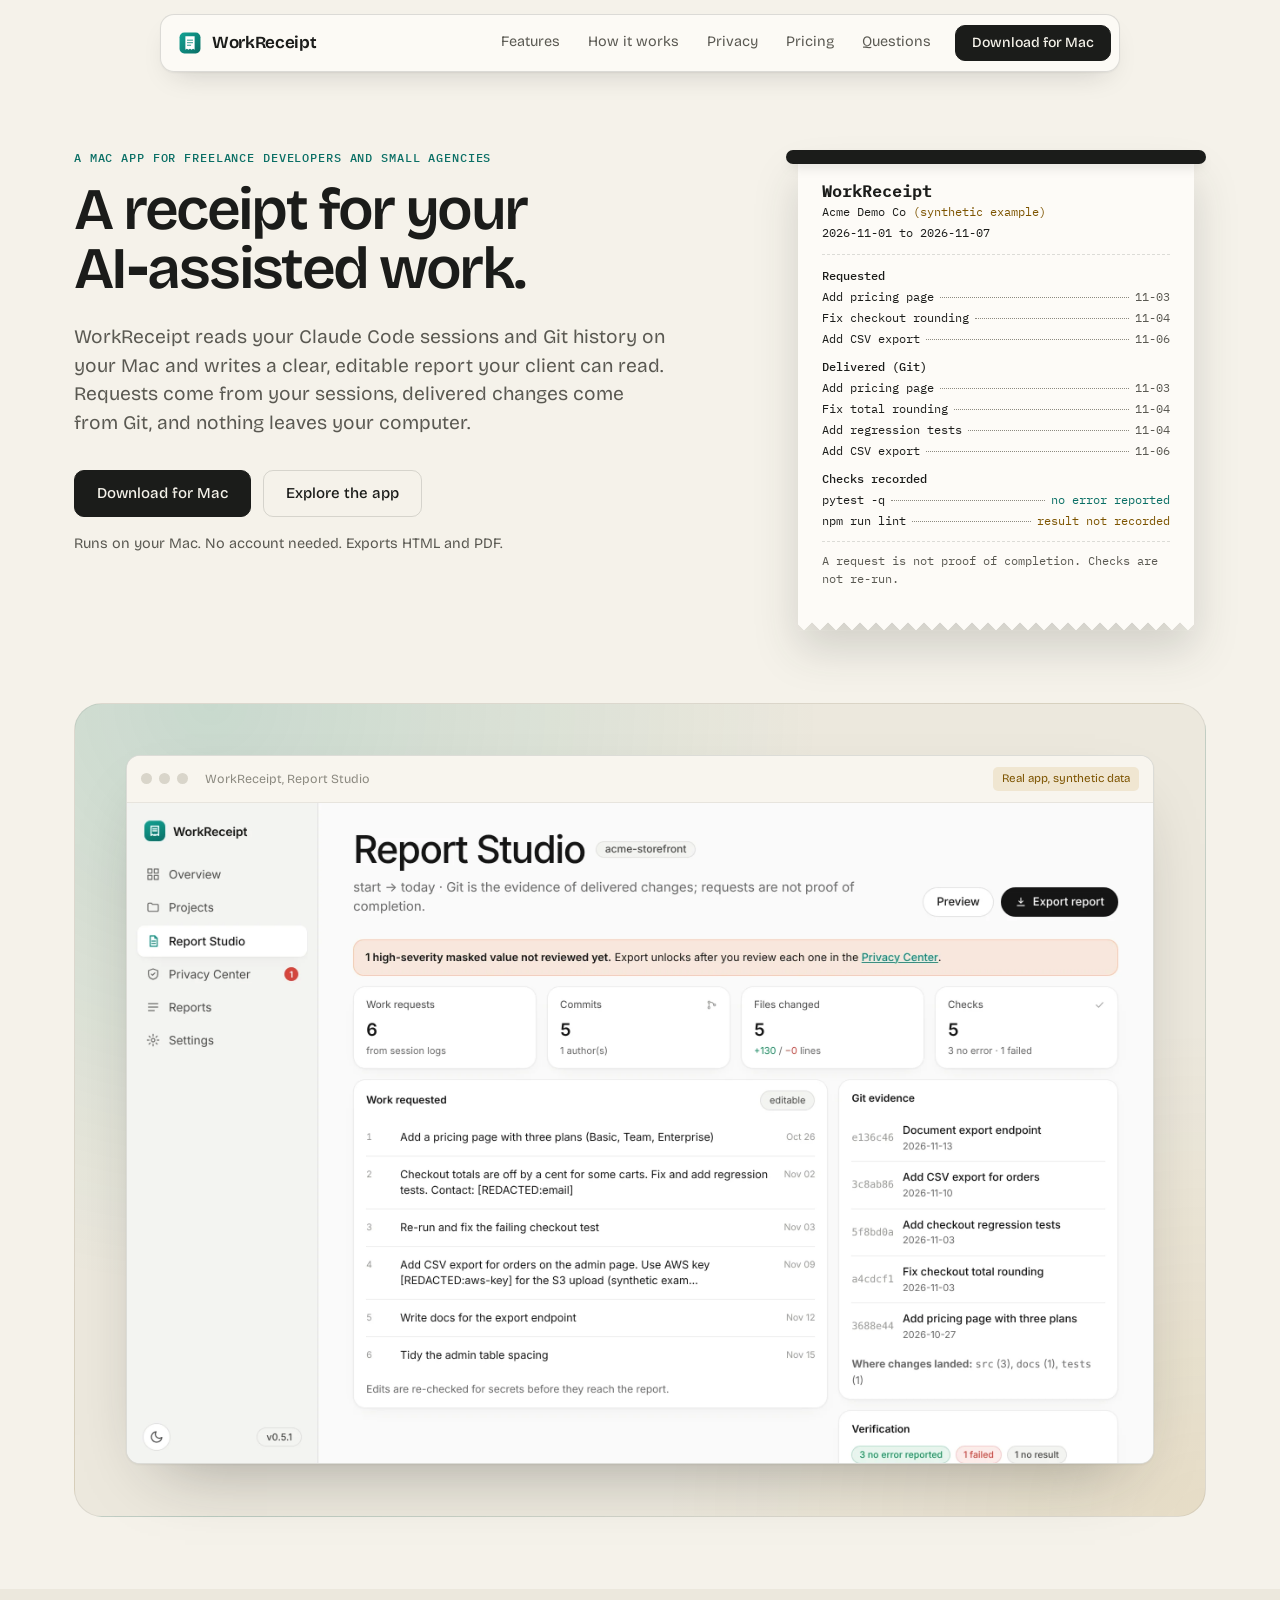
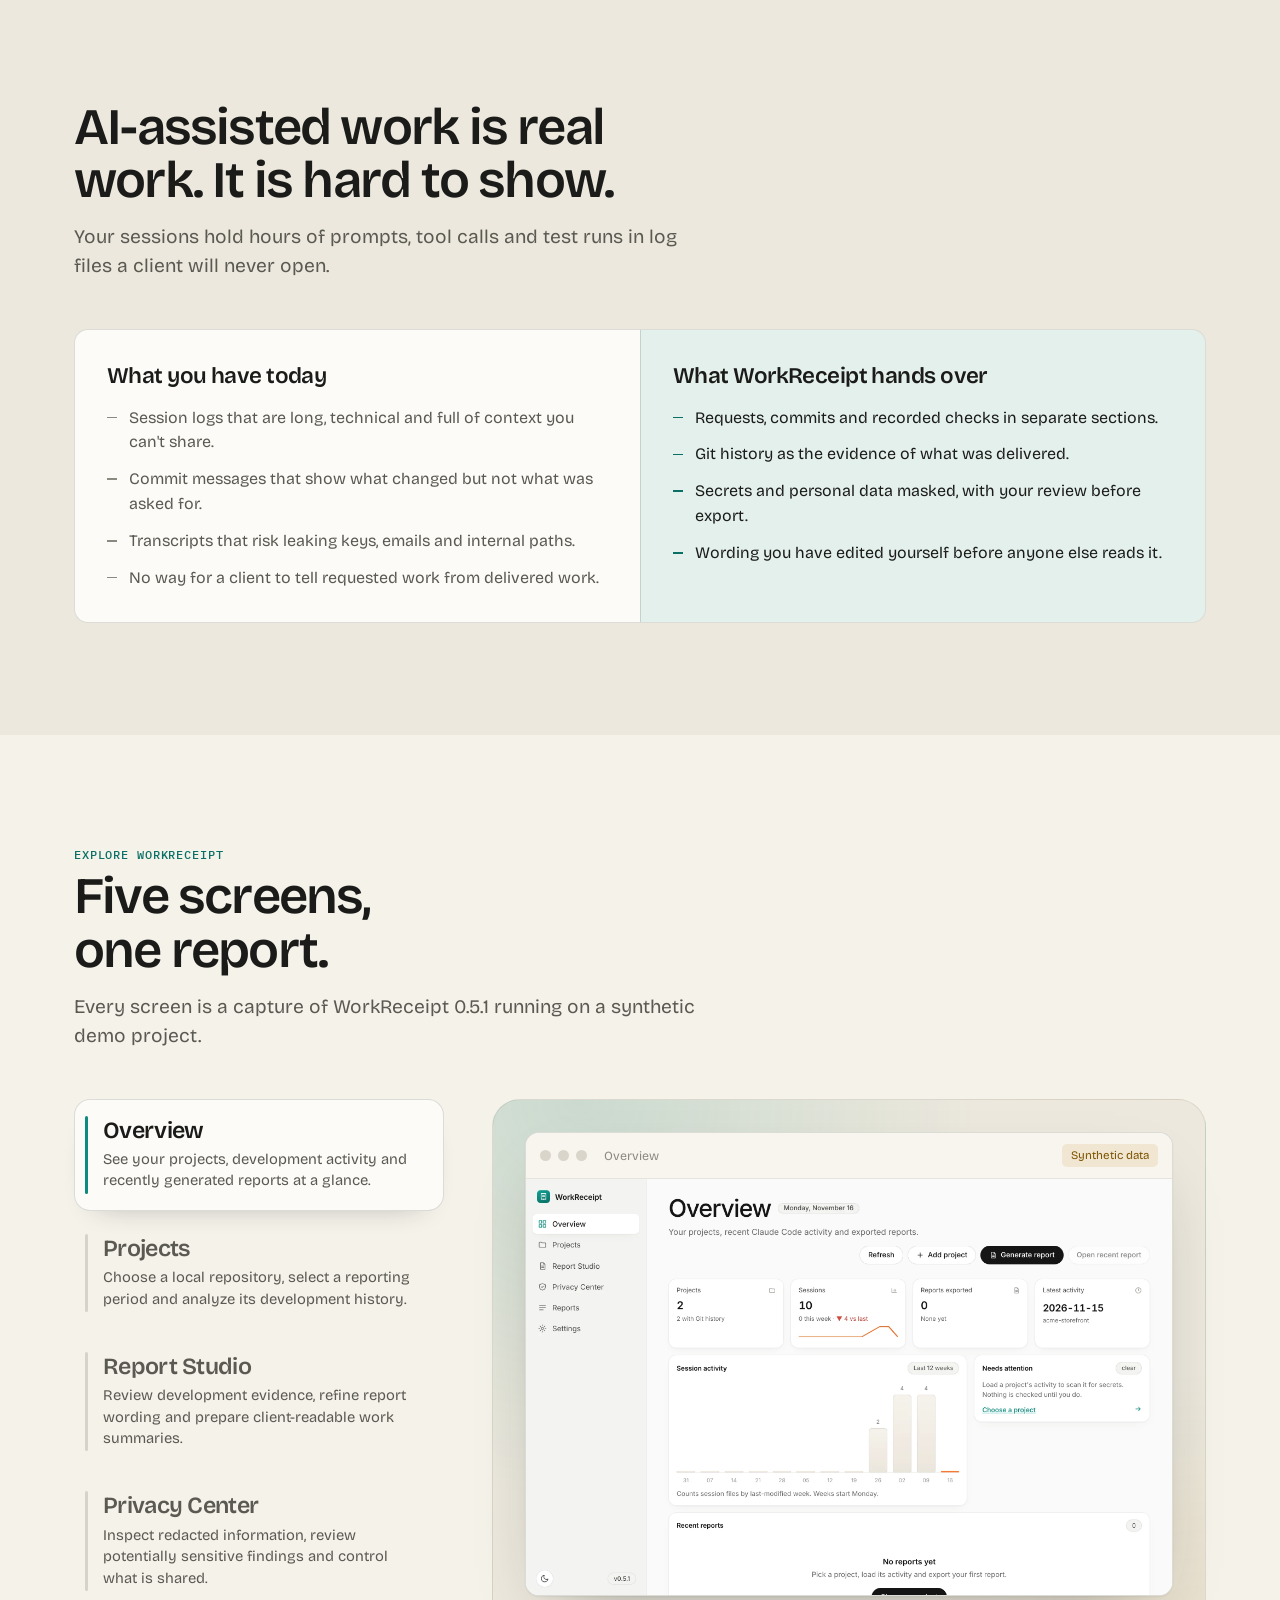
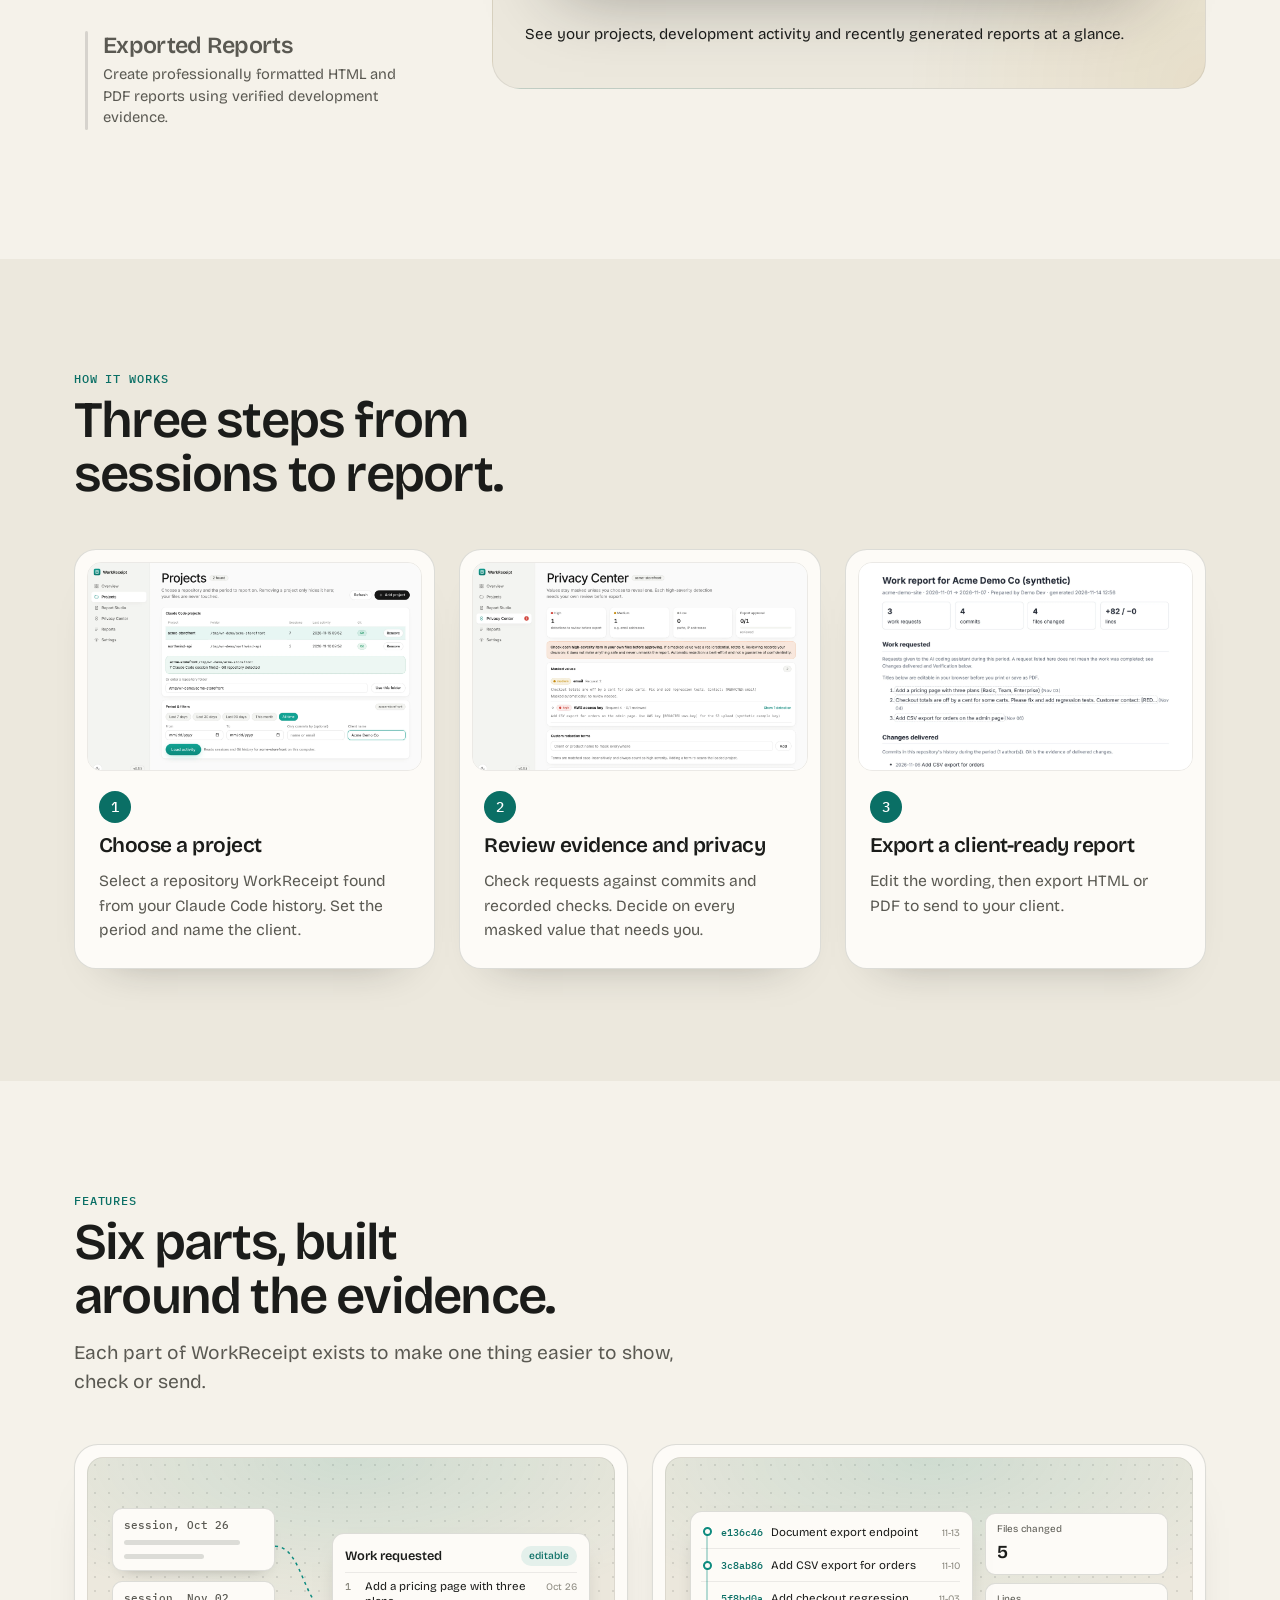
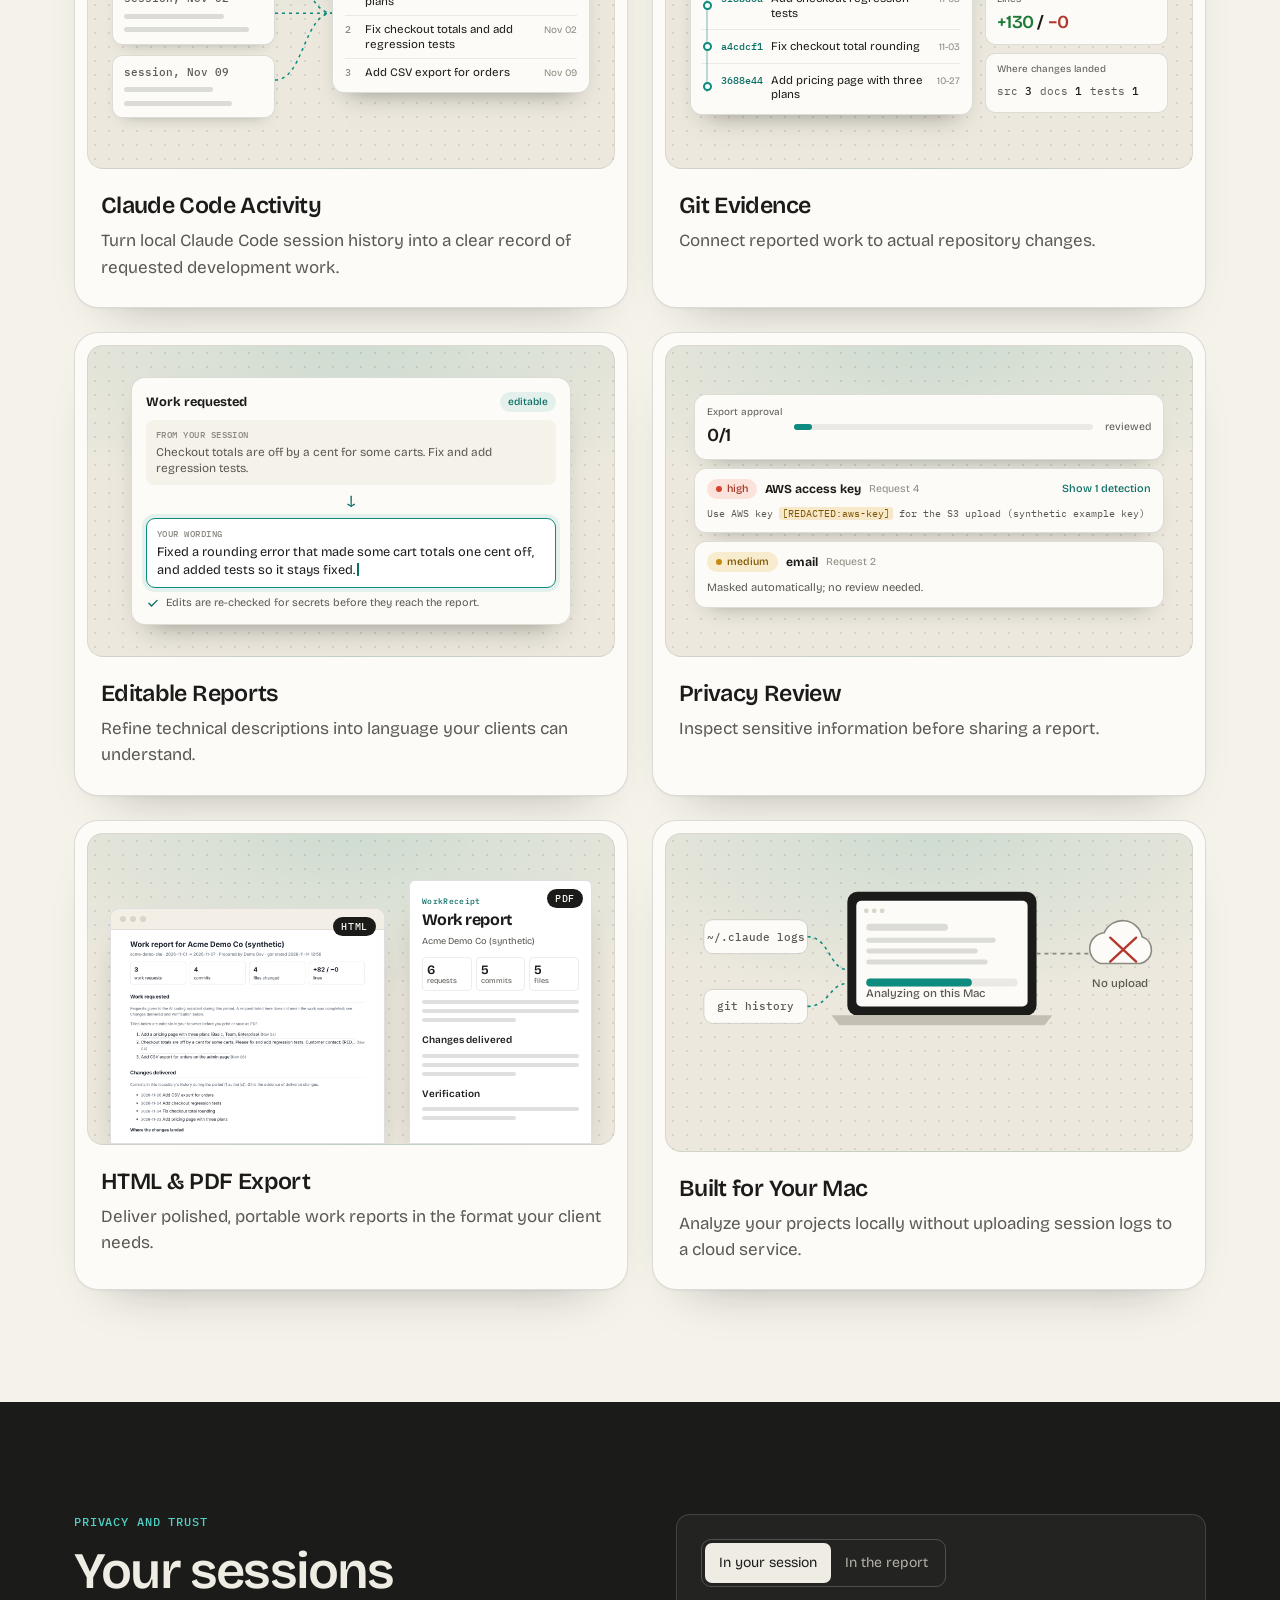
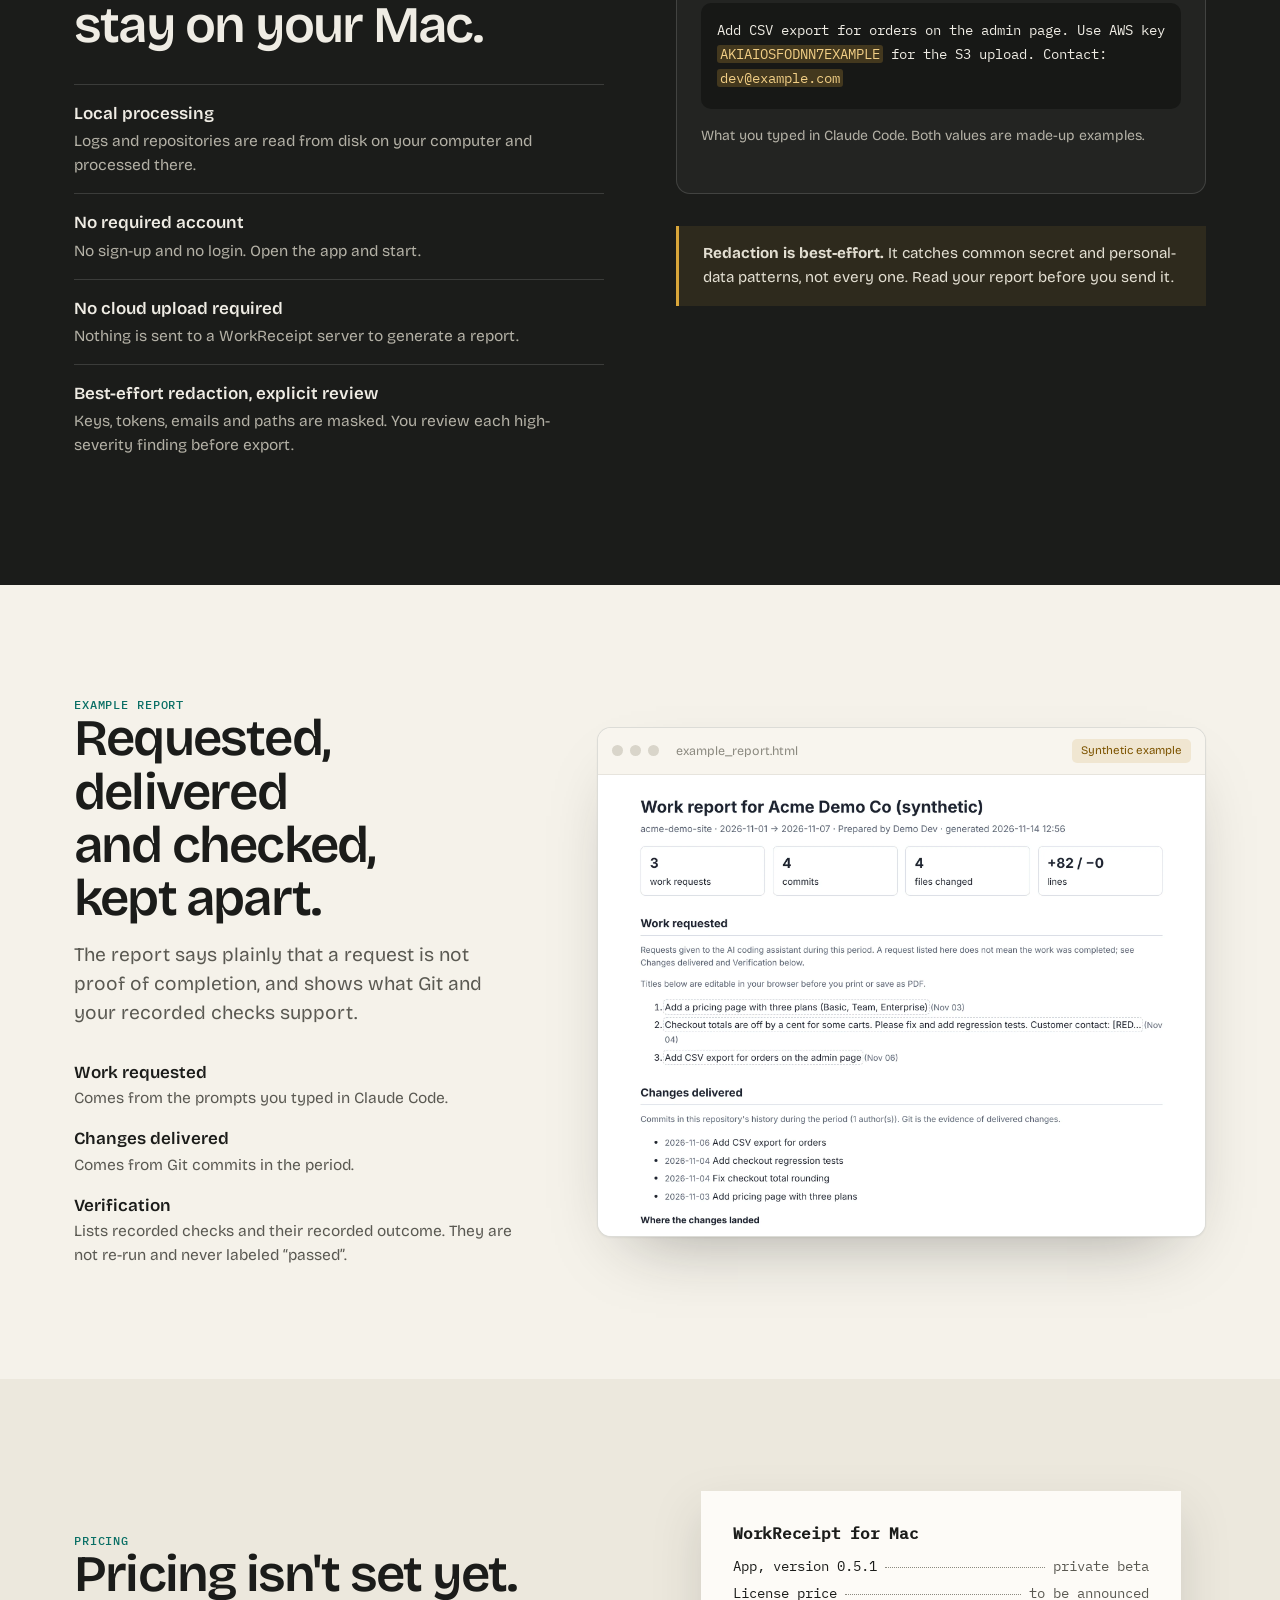
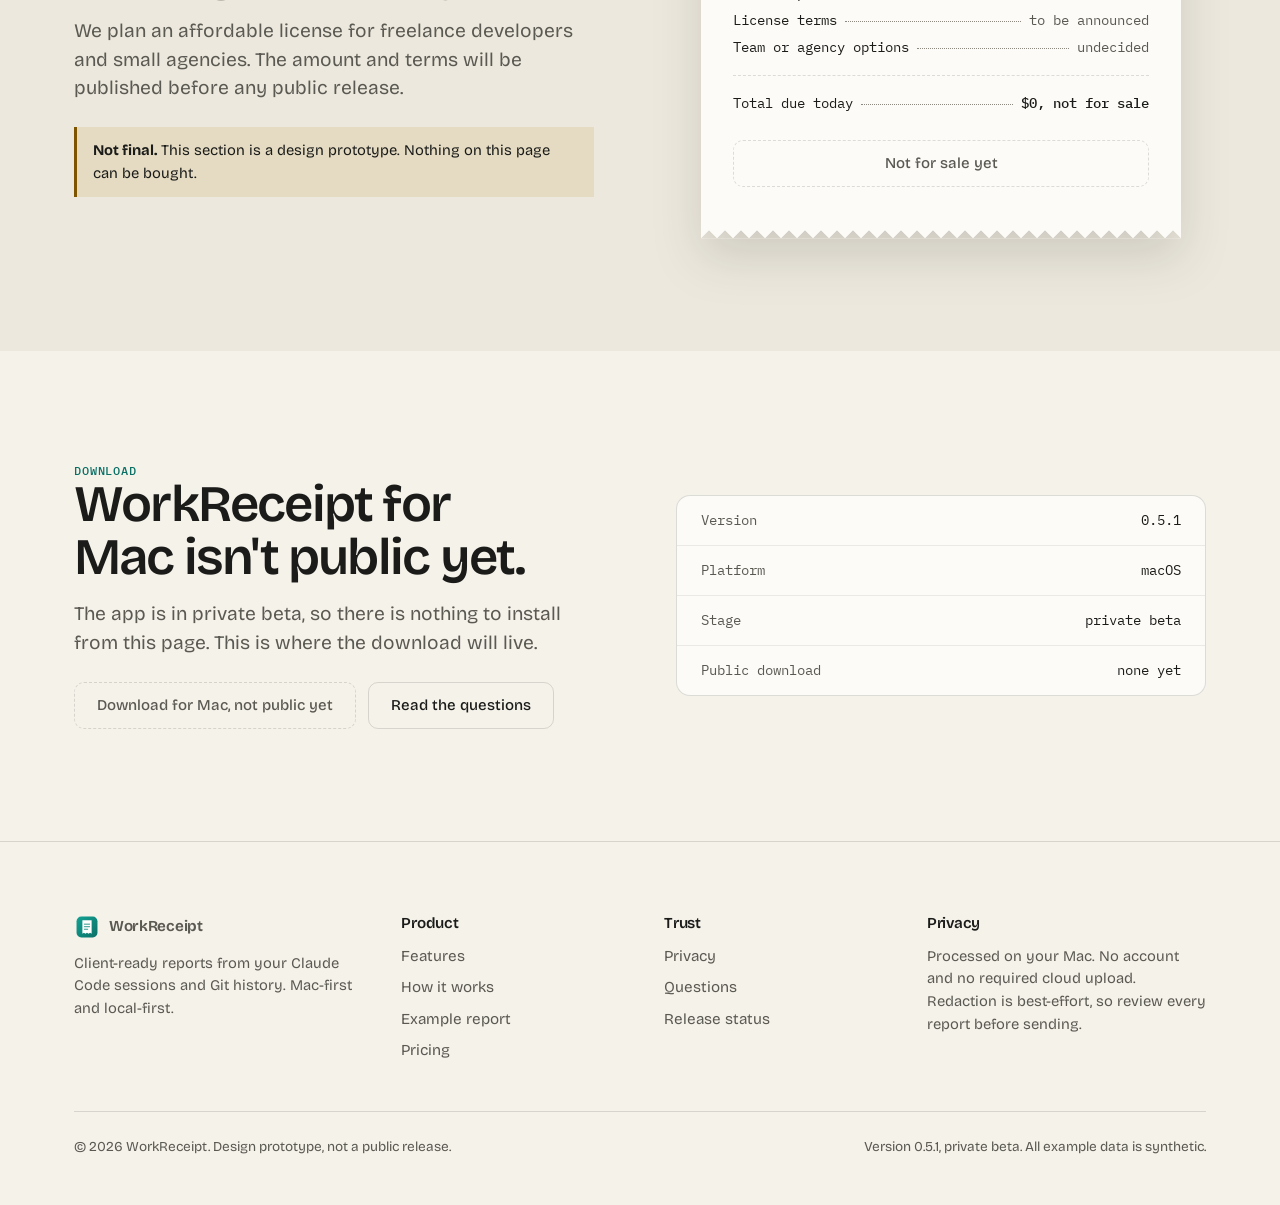
==== commit f772909d: "website: v3 redesign (interactive walkthrough, illustrated feature cards, separate Questions page) C" ====
--- a/website/index.html
+++ b/website/index.html
@@ -4,7 +4,7 @@
 <meta charset="utf-8">
 <meta name="viewport" content="width=device-width,initial-scale=1">
 <title>WorkReceipt: a client-ready receipt for your AI-assisted work</title>
-<meta name="description" content="WorkReceipt turns Claude Code sessions and Git history into a clear, privacy-reviewed work report on your Mac. No account, no upload.">
+<meta name="description" content="WorkReceipt is a Mac app that turns Claude Code sessions and Git history into a clear, privacy-reviewed work report. No account, no upload.">
 <meta name="theme-color" content="#f5f2ea">
 <meta name="robots" content="noindex">
 <link rel="icon" href="assets/logo.svg" type="image/svg+xml">
@@ -15,6 +15,7 @@
   <defs>
     <symbol id="i-menu" viewBox="0 0 24 24" fill="none" stroke="currentColor" stroke-width="2" stroke-linecap="round"><path d="M4 8h16M4 16h16"/></symbol>
     <symbol id="i-x" viewBox="0 0 24 24" fill="none" stroke="currentColor" stroke-width="2" stroke-linecap="round"><path d="M6 6l12 12M18 6 6 18"/></symbol>
+    <symbol id="i-check" viewBox="0 0 24 24" fill="none" stroke="currentColor" stroke-width="2.4" stroke-linecap="round" stroke-linejoin="round"><path d="M5 12.5l4.5 4.5L19 7.5"/></symbol>
   </defs>
 </svg>
 <a class="skip" href="#main">Skip to content</a>
@@ -28,14 +29,15 @@
         <li><a href="#how">How it works</a></li>
         <li><a href="#privacy">Privacy</a></li>
         <li><a href="#pricing">Pricing</a></li>
+        <li><a href="questions/index.html">Questions</a></li>
       </ul>
     </nav>
-    <a class="btn btn--solid" href="#download">Download</a>
+    <a class="btn btn--solid" href="#download">Download for Mac</a>
     <button class="nav__toggle" id="navToggle" aria-label="Open menu" aria-expanded="false" aria-controls="navMenu"><svg><use href="#i-menu"/></svg></button>
   </div>
   <div class="nav__menu" id="navMenu">
-    <a href="#features">Features</a><a href="#how">How it works</a><a href="#privacy">Privacy</a><a href="#pricing">Pricing</a>
-    <a class="btn btn--solid" href="#download">Download</a>
+    <a href="#features">Features</a><a href="#how">How it works</a><a href="#privacy">Privacy</a><a href="#pricing">Pricing</a><a href="questions/index.html">Questions</a>
+    <a class="btn btn--solid" href="#download">Download for Mac</a>
   </div>
 </header>
 
@@ -46,11 +48,12 @@
   <div class="wrap">
     <div class="hero__grid">
       <div>
+        <p class="eyebrow">A Mac app for freelance developers and small agencies</p>
         <h1>A receipt for your AI&#8209;assisted work.</h1>
-        <p class="lead">WorkReceipt reads your Claude Code sessions and Git history on your Mac and writes a clear, editable report your client can read. Nothing leaves your computer.</p>
+        <p class="lead">WorkReceipt reads your Claude Code sessions and Git history on your Mac and writes a clear, editable report your client can read. Requests come from your sessions, delivered changes come from Git, and nothing leaves your computer.</p>
         <div class="hero__cta">
           <a class="btn btn--solid" href="#download">Download for Mac</a>
-          <a class="btn btn--line" href="#how">See how it works</a>
+          <a class="btn btn--line" href="#explore">Explore the app</a>
         </div>
         <p class="hero__note">Runs on your Mac. No account needed. Exports HTML and PDF.</p>
       </div>
@@ -91,43 +94,7 @@
   </div>
 </section>
 
-<!-- Product showcase -->
-<section class="section" id="showcase" style="padding-top:var(--s7)">
-  <div class="wrap">
-    <div class="head">
-      <h2>The app, as it ships.</h2>
-      <p class="lead">Every screen here is a capture of WorkReceipt 0.5.1 running on a synthetic demo project.</p>
-    </div>
-    <div class="show">
-      <div class="show__tabs" role="tablist" aria-label="Product views" aria-orientation="vertical">
-        <button class="show__tab" role="tab" id="t-overview" aria-controls="p-overview" aria-selected="true"><b>Overview</b><span>Projects and weekly session activity</span></button>
-        <button class="show__tab" role="tab" id="t-projects" aria-controls="p-projects" aria-selected="false" tabindex="-1"><b>Projects</b><span>Pick a repository, period and client</span></button>
-        <button class="show__tab" role="tab" id="t-studio" aria-controls="p-studio" aria-selected="false" tabindex="-1"><b>Report Studio</b><span>Edit wording against Git evidence</span></button>
-        <button class="show__tab" role="tab" id="t-privacy" aria-controls="p-privacy" aria-selected="false" tabindex="-1"><b>Privacy Center</b><span>Review every masked value</span></button>
-        <button class="show__tab" role="tab" id="t-report" aria-controls="p-report" aria-selected="false" tabindex="-1"><b>Exported report</b><span>A standalone HTML file</span></button>
-      </div>
-      <div>
-        <div class="show__panel" role="tabpanel" id="p-overview" aria-labelledby="t-overview">
-          <div class="win"><div class="win__bar"><i></i><i></i><i></i><span class="win__title">Overview</span><span class="win__tag">Synthetic data</span></div><img loading="lazy" src="assets/product/overview.webp" width="2360" height="1520" alt="WorkReceipt Overview with project count, weekly session chart and recent reports"></div>
-        </div>
-        <div class="show__panel" role="tabpanel" id="p-projects" aria-labelledby="t-projects" hidden>
-          <div class="win"><div class="win__bar"><i></i><i></i><i></i><span class="win__title">Projects</span><span class="win__tag">Synthetic data</span></div><img loading="lazy" src="assets/product/projects.webp" width="2360" height="1520" alt="WorkReceipt Projects screen listing Claude Code projects with a period and client name"></div>
-        </div>
-        <div class="show__panel" role="tabpanel" id="p-studio" aria-labelledby="t-studio" hidden>
-          <div class="win"><div class="win__bar"><i></i><i></i><i></i><span class="win__title">Report Studio</span><span class="win__tag">Synthetic data</span></div><img loading="lazy" src="assets/product/studio.webp" width="2360" height="1520" alt="WorkReceipt Report Studio with editable work requests and Git evidence"></div>
-        </div>
-        <div class="show__panel" role="tabpanel" id="p-privacy" aria-labelledby="t-privacy" hidden>
-          <div class="win"><div class="win__bar"><i></i><i></i><i></i><span class="win__title">Privacy Center</span><span class="win__tag">Synthetic data</span></div><img loading="lazy" src="assets/product/privacy.webp" width="2360" height="1520" alt="WorkReceipt Privacy Center listing masked values by severity with an export approval counter"></div>
-        </div>
-        <div class="show__panel" role="tabpanel" id="p-report" aria-labelledby="t-report" hidden>
-          <div class="win win--report"><div class="win__bar"><i></i><i></i><i></i><span class="win__title">example_report.html</span><span class="win__tag">Synthetic example</span></div><img loading="lazy" src="assets/product/report.webp" width="2000" height="1520" alt="Exported WorkReceipt HTML report titled Work report for Acme Demo Co (synthetic)"></div>
-        </div>
-      </div>
-    </div>
-  </div>
-</section>
-
-<!-- Problem and solution -->
+<!-- Problem -->
 <section class="section section--tint" id="why">
   <div class="wrap">
     <div class="head">
@@ -157,44 +124,229 @@
   </div>
 </section>
 
-<!-- Features -->
-<section class="section" id="features">
-  <div class="wrap">
-    <div class="head"><h2>Six line items, each one doing a job.</h2></div>
-    <ul class="ledger">
-      <li><h3>Claude Code activity analysis</h3><p>Reads your local session logs and pulls out the work you asked for, for the project you choose.</p><span class="mono">your ~/.claude logs</span></li>
-      <li><h3>Git commit evidence</h3><p>Commits in the period become the evidence of delivered changes, grouped by where they landed.</p><span class="mono">git history</span></li>
-      <li><h3>Editable reports</h3><p>Rewrite any description in plain language. Edits are re-checked for secrets.</p><span class="mono">edit before export</span></li>
-      <li><h3>Privacy review</h3><p>Masked values are listed by severity. Export stays blocked until each high-severity item has your decision.</p><span class="mono">you approve</span></li>
-      <li><h3>HTML and PDF export</h3><p>A standalone, print-ready report you can send as a file or as a PDF.</p><span class="mono">.html, .pdf</span></li>
-      <li><h3>Local-first processing</h3><p>Analysis happens on your Mac. No cloud service has to see your sessions or repository.</p><span class="mono">on this Mac</span></li>
-    </ul>
+<!-- Explore WorkReceipt: interactive walkthrough -->
+<section class="section" id="explore">
+  <div class="wrap">
+    <div class="head">
+      <p class="eyebrow">Explore WorkReceipt</p>
+      <h2>Five screens, one report.</h2>
+      <p class="lead">Every screen is a capture of WorkReceipt 0.5.1 running on a synthetic demo project.</p>
+    </div>
+    <div class="show">
+      <div class="show__tabs" role="tablist" aria-label="WorkReceipt screens" aria-orientation="vertical">
+        <button class="show__tab" role="tab" id="t-overview" aria-controls="p-overview" aria-selected="true"><b>Overview</b><span>See your projects, development activity and recently generated reports at a glance.</span></button>
+        <button class="show__tab" role="tab" id="t-projects" aria-controls="p-projects" aria-selected="false" tabindex="-1"><b>Projects</b><span>Choose a local repository, select a reporting period and analyze its development history.</span></button>
+        <button class="show__tab" role="tab" id="t-studio" aria-controls="p-studio" aria-selected="false" tabindex="-1"><b>Report Studio</b><span>Review development evidence, refine report wording and prepare client-readable work summaries.</span></button>
+        <button class="show__tab" role="tab" id="t-privacy" aria-controls="p-privacy" aria-selected="false" tabindex="-1"><b>Privacy Center</b><span>Inspect redacted information, review potentially sensitive findings and control what is shared.</span></button>
+        <button class="show__tab" role="tab" id="t-report" aria-controls="p-report" aria-selected="false" tabindex="-1"><b>Exported Reports</b><span>Create professionally formatted HTML and PDF reports using verified development evidence.</span></button>
+      </div>
+      <div class="show__stage">
+        <div class="show__panel is-active" role="tabpanel" id="p-overview" aria-labelledby="t-overview">
+          <div class="win"><div class="win__bar"><i></i><i></i><i></i><span class="win__title">Overview</span><span class="win__tag">Synthetic data</span></div><div class="win__shot"><img src="assets/product/overview.webp" width="2360" height="1520" style="--ox:19%;--oy:0%" alt="WorkReceipt Overview with project count, weekly session chart and recent reports"></div></div>
+          <p class="show__cap"><span>See your projects, development activity and recently generated reports at a glance.</span><button type="button" class="show__zoom" data-full="assets/product/overview.webp" data-title="Overview">View full screen</button></p>
+        </div>
+        <div class="show__panel" role="tabpanel" id="p-projects" aria-labelledby="t-projects">
+          <div class="win"><div class="win__bar"><i></i><i></i><i></i><span class="win__title">Projects</span><span class="win__tag">Synthetic data</span></div><div class="win__shot"><img loading="lazy" src="assets/product/projects.webp" width="2360" height="1520" style="--ox:19%;--oy:0%" alt="WorkReceipt Projects screen listing Claude Code projects with a period and client name"></div></div>
+          <p class="show__cap"><span>Choose a local repository, select a reporting period and analyze its development history.</span><button type="button" class="show__zoom" data-full="assets/product/projects.webp" data-title="Projects">View full screen</button></p>
+        </div>
+        <div class="show__panel" role="tabpanel" id="p-studio" aria-labelledby="t-studio">
+          <div class="win"><div class="win__bar"><i></i><i></i><i></i><span class="win__title">Report Studio</span><span class="win__tag">Synthetic data</span></div><div class="win__shot"><img loading="lazy" src="assets/product/studio.webp" width="2360" height="1520" style="--ox:19%;--oy:0%" alt="WorkReceipt Report Studio with editable work requests and Git evidence"></div></div>
+          <p class="show__cap"><span>Review development evidence, refine report wording and prepare client-readable work summaries.</span><button type="button" class="show__zoom" data-full="assets/product/studio.webp" data-title="Report Studio">View full screen</button></p>
+        </div>
+        <div class="show__panel" role="tabpanel" id="p-privacy" aria-labelledby="t-privacy">
+          <div class="win"><div class="win__bar"><i></i><i></i><i></i><span class="win__title">Privacy Center</span><span class="win__tag">Synthetic data</span></div><div class="win__shot"><img loading="lazy" src="assets/product/privacy.webp" width="2360" height="1520" style="--ox:19%;--oy:0%" alt="WorkReceipt Privacy Center listing masked values by severity with an export approval counter"></div></div>
+          <p class="show__cap"><span>Inspect redacted information, review potentially sensitive findings and control what is shared.</span><button type="button" class="show__zoom" data-full="assets/product/privacy.webp" data-title="Privacy Center">View full screen</button></p>
+        </div>
+        <div class="show__panel" role="tabpanel" id="p-report" aria-labelledby="t-report">
+          <div class="win"><div class="win__bar"><i></i><i></i><i></i><span class="win__title">example_report.html</span><span class="win__tag">Synthetic example</span></div><div class="win__shot"><img loading="lazy" src="assets/product/report.webp" width="2000" height="1520" style="--ox:0%;--oy:0%" alt="Exported WorkReceipt HTML report titled Work report for Acme Demo Co (synthetic)"></div></div>
+          <p class="show__cap"><span>Create professionally formatted HTML and PDF reports using verified development evidence.</span><button type="button" class="show__zoom" data-full="assets/product/report.webp" data-title="Exported report">View full screen</button></p>
+        </div>
+      </div>
+    </div>
   </div>
 </section>
 
 <!-- How it works -->
 <section class="section section--tint" id="how">
   <div class="wrap">
-    <div class="head"><h2>Three steps from sessions to report.</h2></div>
-    <div class="how">
-      <ol class="how__steps">
-        <li><button type="button" data-shot="s1" aria-pressed="true"><span class="how__n">1</span><span><h3>Choose a project</h3><p>Select a repository WorkReceipt found from your Claude Code history. Set the period and name the client.</p></span></button></li>
-        <li><button type="button" data-shot="s2" aria-pressed="false"><span class="how__n">2</span><span><h3>Review evidence and privacy</h3><p>Check requests against commits and recorded checks. Decide on every masked value that needs you.</p></span></button></li>
-        <li><button type="button" data-shot="s3" aria-pressed="false"><span class="how__n">3</span><span><h3>Export a client-ready report</h3><p>Edit the wording, then export HTML or PDF to send to your client.</p></span></button></li>
-      </ol>
-      <div>
-        <div class="how__shot" id="s1"><div class="win"><div class="win__bar"><i></i><i></i><i></i><span class="win__title">Projects</span><span class="win__tag">Synthetic data</span></div><img loading="lazy" src="assets/product/projects.webp" width="2360" height="1520" alt="Projects screen where a repository, period and client are chosen"></div></div>
-        <div class="how__shot" id="s2" hidden><div class="win"><div class="win__bar"><i></i><i></i><i></i><span class="win__title">Privacy Center</span><span class="win__tag">Synthetic data</span></div><img loading="lazy" src="assets/product/privacy.webp" width="2360" height="1520" alt="Privacy Center where masked values are reviewed"></div></div>
-        <div class="how__shot" id="s3" hidden><div class="win win--report"><div class="win__bar"><i></i><i></i><i></i><span class="win__title">example_report.html</span><span class="win__tag">Synthetic example</span></div><img loading="lazy" src="assets/product/report.webp" width="2000" height="1520" alt="The exported HTML report"></div></div>
-      </div>
+    <div class="head">
+      <p class="eyebrow">How it works</p>
+      <h2>Three steps from sessions to report.</h2>
+    </div>
+    <ol class="steps">
+      <li class="step">
+        <div class="step__thumb"><img loading="lazy" src="assets/product/projects.webp" width="2360" height="1520" alt="Projects screen where a repository, period and client are chosen"></div>
+        <span class="step__n">1</span>
+        <h3>Choose a project</h3>
+        <p>Select a repository WorkReceipt found from your Claude Code history. Set the period and name the client.</p>
+      </li>
+      <li class="step">
+        <div class="step__thumb"><img loading="lazy" src="assets/product/privacy.webp" width="2360" height="1520" alt="Privacy Center where masked values are reviewed"></div>
+        <span class="step__n">2</span>
+        <h3>Review evidence and privacy</h3>
+        <p>Check requests against commits and recorded checks. Decide on every masked value that needs you.</p>
+      </li>
+      <li class="step">
+        <div class="step__thumb step__thumb--report"><img loading="lazy" src="assets/product/report.webp" width="2000" height="1520" alt="The exported HTML report"></div>
+        <span class="step__n">3</span>
+        <h3>Export a client-ready report</h3>
+        <p>Edit the wording, then export HTML or PDF to send to your client.</p>
+      </li>
+    </ol>
+  </div>
+</section>
+
+<!-- Features: six illustrated cards -->
+<section class="section" id="features">
+  <div class="wrap">
+    <div class="head">
+      <p class="eyebrow">Features</p>
+      <h2>Six parts, built around the evidence.</h2>
+      <p class="lead">Each part of WorkReceipt exists to make one thing easier to show, check or send.</p>
+    </div>
+    <div class="fgrid">
+
+      <article class="fc">
+        <div class="fc__vis" role="img" aria-label="Three Claude Code sessions feeding a list of work requests, with dates">
+          <div class="ses">
+            <div class="ses__col">
+              <div class="ses__card"><span>session, Oct 26</span><i style="--w:84%"></i><i style="--w:58%"></i></div>
+              <div class="ses__card"><span>session, Nov 02</span><i style="--w:72%"></i><i style="--w:90%"></i></div>
+              <div class="ses__card"><span>session, Nov 09</span><i style="--w:64%"></i><i style="--w:78%"></i></div>
+            </div>
+            <svg class="ses__flow" viewBox="0 0 60 220" preserveAspectRatio="none" aria-hidden="true">
+              <path d="M0 40 C30 40 30 110 60 110" /><path d="M0 110 H60" /><path d="M0 180 C30 180 30 110 60 110" />
+            </svg>
+            <div class="ses__out">
+              <div class="ses__head">Work requested <em>editable</em></div>
+              <ol>
+                <li><b>1</b><span>Add a pricing page with three plans</span><time>Oct 26</time></li>
+                <li><b>2</b><span>Fix checkout totals and add regression tests</span><time>Nov 02</time></li>
+                <li><b>3</b><span>Add CSV export for orders</span><time>Nov 09</time></li>
+              </ol>
+            </div>
+          </div>
+        </div>
+        <div class="fc__txt"><h3>Claude Code Activity</h3><p>Turn local Claude Code session history into a clear record of requested development work.</p></div>
+      </article>
+
+      <article class="fc">
+        <div class="fc__vis" role="img" aria-label="Git commit list with short hashes and dates, and a summary of five files changed">
+          <div class="git">
+            <ul class="git__list">
+              <li><code>e136c46</code><span>Document export endpoint</span><time>11-13</time></li>
+              <li><code>3c8ab86</code><span>Add CSV export for orders</span><time>11-10</time></li>
+              <li><code>5f8bd0a</code><span>Add checkout regression tests</span><time>11-03</time></li>
+              <li><code>a4cdcf1</code><span>Fix checkout total rounding</span><time>11-03</time></li>
+              <li><code>3688e44</code><span>Add pricing page with three plans</span><time>10-27</time></li>
+            </ul>
+            <div class="git__sum">
+              <div><small>Files changed</small><b>5</b></div>
+              <div><small>Lines</small><b><u>+130</u> / <s>&minus;0</s></b></div>
+              <div class="git__land"><small>Where changes landed</small><span>src <b>3</b></span><span>docs <b>1</b></span><span>tests <b>1</b></span></div>
+            </div>
+          </div>
+        </div>
+        <div class="fc__txt"><h3>Git Evidence</h3><p>Connect reported work to actual repository changes.</p></div>
+      </article>
+
+      <article class="fc">
+        <div class="fc__vis" role="img" aria-label="A work request being edited from technical wording into plain language, with a note that edits are re-checked for secrets">
+          <div class="edit">
+            <div class="edit__head"><b>Work requested</b><em>editable</em></div>
+            <div class="edit__was"><small>From your session</small>Checkout totals are off by a cent for some carts. Fix and add regression tests.</div>
+            <div class="edit__arrow" aria-hidden="true">&darr;</div>
+            <div class="edit__field"><small>Your wording</small>Fixed a rounding error that made some cart totals one cent off, and added tests so it stays fixed.<span class="edit__caret"></span></div>
+            <p class="edit__note"><svg aria-hidden="true"><use href="#i-check"/></svg>Edits are re-checked for secrets before they reach the report.</p>
+          </div>
+        </div>
+        <div class="fc__txt"><h3>Editable Reports</h3><p>Refine technical descriptions into language your clients can understand.</p></div>
+      </article>
+
+      <article class="fc">
+        <div class="fc__vis" role="img" aria-label="A high-severity finding with the secret replaced by a redaction marker, and an export approval counter at zero of one reviewed">
+          <div class="prv">
+            <div class="prv__stat"><div><small>Export approval</small><b>0/1</b></div><div class="prv__bar"><i></i></div><span>reviewed</span></div>
+            <div class="prv__row">
+              <div class="prv__top"><span class="pill pill--high"><i></i>high</span><b>AWS access key</b><small>Request 4</small><a class="prv__link" aria-hidden="true">Show 1 detection</a></div>
+              <code>Use AWS key <mark>[REDACTED:aws-key]</mark> for the S3 upload (synthetic example key)</code>
+            </div>
+            <div class="prv__row prv__row--ok">
+              <div class="prv__top"><span class="pill pill--med"><i></i>medium</span><b>email</b><small>Request 2</small></div>
+              <p>Masked automatically; no review needed.</p>
+            </div>
+          </div>
+        </div>
+        <div class="fc__txt"><h3>Privacy Review</h3><p>Inspect sensitive information before sharing a report.</p></div>
+      </article>
+
+      <article class="fc">
+        <div class="fc__vis fc__vis--pages" role="img" aria-label="Two report pages side by side, one labeled HTML and one labeled PDF">
+          <div class="pages">
+            <div class="pg pg--html">
+              <div class="pg__tag">HTML</div>
+              <div class="pg__chrome"><i></i><i></i><i></i></div>
+              <img loading="lazy" src="assets/product/report.webp" width="2000" height="1520" alt="">
+            </div>
+            <div class="pg pg--pdf">
+              <div class="pg__tag">PDF</div>
+              <div class="pdf">
+                <small>WorkReceipt</small>
+                <b>Work report</b>
+                <span>Acme Demo Co (synthetic)</span>
+                <div class="pdf__stats"><i><u>6</u>requests</i><i><u>5</u>commits</i><i><u>5</u>files</i></div>
+                <div class="pdf__line"></div><div class="pdf__line"></div><div class="pdf__line short"></div>
+                <div class="pdf__h">Changes delivered</div>
+                <div class="pdf__line"></div><div class="pdf__line"></div><div class="pdf__line short"></div>
+                <div class="pdf__h">Verification</div>
+                <div class="pdf__line"></div><div class="pdf__line short"></div>
+              </div>
+            </div>
+          </div>
+        </div>
+        <div class="fc__txt"><h3>HTML &amp; PDF Export</h3><p>Deliver polished, portable work reports in the format your client needs.</p></div>
+      </article>
+
+      <article class="fc">
+        <div class="fc__vis" role="img" aria-label="A Mac processing session logs and a Git repository locally, with a crossed-out cloud showing nothing is uploaded">
+          <svg class="mac" viewBox="0 0 480 270" aria-hidden="true">
+            <g class="mac__in">
+              <rect x="14" y="62" width="104" height="34" rx="9"/><text x="66" y="83" text-anchor="middle">~/.claude logs</text>
+              <rect x="14" y="132" width="104" height="34" rx="9"/><text x="66" y="153" text-anchor="middle">git history</text>
+            </g>
+            <path class="mac__flow" d="M118 79 C140 79 140 112 158 112 M118 149 C140 149 140 126 158 126"/>
+            <g class="mac__dev">
+              <rect x="158" y="34" width="190" height="124" rx="10"/>
+              <rect x="167" y="43" width="172" height="106" rx="5" class="mac__screen"/>
+              <circle cx="177" cy="53" r="2.4"/><circle cx="185" cy="53" r="2.4"/><circle cx="193" cy="53" r="2.4"/>
+              <rect x="177" y="66" width="82" height="7" rx="3.5" class="mac__ln"/>
+              <rect x="177" y="80" width="130" height="5" rx="2.5" class="mac__ln"/>
+              <rect x="177" y="91" width="112" height="5" rx="2.5" class="mac__ln"/>
+              <rect x="177" y="102" width="122" height="5" rx="2.5" class="mac__ln"/>
+              <rect x="177" y="121" width="152" height="8" rx="4" class="mac__trk"/><rect x="177" y="121" width="106" height="8" rx="4" class="mac__bar"/>
+              <text x="177" y="140" class="mac__lbl">Analyzing on this Mac</text>
+              <path d="M142 158 H364 L356 168 H150 Z" class="mac__base"/>
+            </g>
+            <path class="mac__cut" d="M348 96 H400"/>
+            <g class="mac__cloud">
+              <path d="M412 106 a16 16 0 0 1 4-31 a20 20 0 0 1 38 4 a14 14 0 0 1 -2 27 Z"/>
+              <path class="mac__x" d="M422 80 L448 104 M448 80 L422 104"/>
+            </g>
+            <text x="432" y="130" text-anchor="middle" class="mac__lbl">No upload</text>
+          </svg>
+        </div>
+        <div class="fc__txt"><h3>Built for Your Mac</h3><p>Analyze your projects locally without uploading session logs to a cloud service.</p></div>
+      </article>
+
     </div>
   </div>
 </section>
 
 <!-- Privacy and trust -->
 <section class="section dark" id="privacy">
-  <div class="wrap priv">
-    <div>
+  <div class="wrap priv-wrap">
+    <div>
+      <p class="eyebrow">Privacy and trust</p>
       <h2>Your sessions stay on your Mac.</h2>
       <dl>
         <dt>Local processing</dt><dd>Logs and repositories are read from disk on your computer and processed there.</dd>
@@ -221,12 +373,13 @@
 <section class="section" id="example">
   <div class="wrap rep">
     <div>
+      <p class="eyebrow">Example report</p>
       <h2 style="max-width:20ch">Requested, delivered and checked, kept apart.</h2>
       <p class="lead" style="margin-top:var(--s4)">The report says plainly that a request is not proof of completion, and shows what Git and your recorded checks support.</p>
       <dl>
         <div><dt>Work requested</dt><dd>Comes from the prompts you typed in Claude Code.</dd></div>
         <div><dt>Changes delivered</dt><dd>Comes from Git commits in the period.</dd></div>
-        <div><dt>Verification</dt><dd>Lists recorded checks and their recorded outcome. They are not re-run and never labeled “passed”.</dd></div>
+        <div><dt>Verification</dt><dd>Lists recorded checks and their recorded outcome. They are not re-run and never labeled &ldquo;passed&rdquo;.</dd></div>
       </dl>
     </div>
     <div>
@@ -239,6 +392,7 @@
 <section class="section section--tint" id="pricing">
   <div class="wrap price">
     <div>
+      <p class="eyebrow">Pricing</p>
       <h2>Pricing isn't set yet.</h2>
       <p class="lead" style="margin-top:var(--s4)">We plan an affordable license for freelance developers and small agencies. The amount and terms will be published before any public release.</p>
       <p class="notice"><strong>Not final.</strong> This section is a design prototype. Nothing on this page can be bought.</p>
@@ -260,30 +414,16 @@
   </div>
 </section>
 
-<!-- FAQ -->
-<section class="section" id="faq">
-  <div class="wrap faq">
-    <h2>Questions, answered plainly.</h2>
-    <div class="faq__list">
-      <details open><summary>Which Macs and macOS versions are supported?</summary><p>WorkReceipt is built and tested on macOS first. The minimum macOS version and Apple silicon or Intel support will be confirmed at release. Windows and Linux are not targets.</p></details>
-      <details><summary>What do I need from Claude Code?</summary><p>Claude Code session logs on your Mac, which Claude Code stores locally. WorkReceipt reads the logs for the project you pick. Claude Code does not need to be running.</p></details>
-      <details><summary>Do I need Git?</summary><p>Yes. Git history is the evidence of delivered changes, so the project should be a Git repository with commits in the reporting period.</p></details>
-      <details><summary>How is my data handled?</summary><p>Sessions and repositories are read and processed locally, with no required account and no cloud upload. A report uses only prompt titles, check commands, commit subjects and folder names. File contents and tool output are not included.</p></details>
-      <details><summary>How accurate are the reports?</summary><p>The report keeps requests, Git-backed changes and recorded checks separate. It never says a request was completed, and recorded checks are not re-run. Redaction is best-effort, so read every report before you send it.</p></details>
-      <details><summary>Which export formats are available?</summary><p>A standalone HTML report and PDF export. You can edit descriptions before you export.</p></details>
-    </div>
-  </div>
-</section>
-
 <!-- Download -->
-<section class="section section--tint" id="download">
+<section class="section" id="download">
   <div class="wrap dl">
     <div>
+      <p class="eyebrow">Download</p>
       <h2>WorkReceipt for Mac isn't public yet.</h2>
       <p class="lead" style="margin-top:var(--s4)">The app is in private beta, so there is nothing to install from this page. This is where the download will live.</p>
       <div class="hero__cta">
         <span class="btn" aria-disabled="true" role="note">Download for Mac, not public yet</span>
-        <a class="btn btn--line" href="#how">See how it works</a>
+        <a class="btn btn--line" href="questions/index.html">Read the questions</a>
       </div>
     </div>
     <dl class="status">
@@ -301,12 +441,18 @@
     <div class="foot__grid">
       <div><a class="brand" href="#top"><img src="assets/logo.svg" alt="" width="26" height="26"><span>WorkReceipt</span></a><p>Client-ready reports from your Claude Code sessions and Git history. Mac-first and local-first.</p></div>
       <div><h3>Product</h3><ul><li><a href="#features">Features</a></li><li><a href="#how">How it works</a></li><li><a href="#example">Example report</a></li><li><a href="#pricing">Pricing</a></li></ul></div>
-      <div><h3>Trust</h3><ul><li><a href="#privacy">Privacy</a></li><li><a href="#faq">FAQ</a></li><li><a href="#download">Release status</a></li></ul></div>
+      <div><h3>Trust</h3><ul><li><a href="#privacy">Privacy</a></li><li><a href="questions/index.html">Questions</a></li><li><a href="#download">Release status</a></li></ul></div>
       <div><h3>Privacy</h3><p style="margin-top:0">Processed on your Mac. No account and no required cloud upload. Redaction is best-effort, so review every report before sending.</p></div>
     </div>
     <div class="foot__base"><span>© 2026 WorkReceipt. Design prototype, not a public release.</span><span>Version 0.5.1, private beta. All example data is synthetic.</span></div>
   </div>
 </footer>
+
+<dialog class="viewer" id="viewer" aria-labelledby="viewerTitle">
+  <div class="viewer__bar"><b id="viewerTitle">Screenshot</b><button type="button" class="btn btn--line" id="viewerClose">Close</button></div>
+  <div class="viewer__scroll" tabindex="0"><img id="viewerImg" alt="" width="1500"></div>
+</dialog>
+
 <script src="script.js"></script>
 </body>
 </html>
--- a/website/styles.css
+++ b/website/styles.css
@@ -44,14 +44,14 @@
 .link:hover{color:var(--ink)}
 
 /* nav */
-.nav{position:fixed;top:14px;left:50%;transform:translateX(-50%);z-index:50;width:min(880px,calc(100vw - 24px))}
+.nav{position:fixed;top:14px;left:50%;transform:translateX(-50%);z-index:50;width:min(960px,calc(100vw - 24px))}
 .nav__bar{display:flex;align-items:center;gap:var(--s3);padding:8px 8px 8px 16px;background:color-mix(in srgb,var(--sheet) 90%,transparent);backdrop-filter:blur(12px);-webkit-backdrop-filter:blur(12px);border:1px solid var(--rule);border-radius:var(--r-nav);box-shadow:var(--shadow-nav)}
 .brand{display:flex;align-items:center;gap:9px;font-weight:650;letter-spacing:-.02em;text-decoration:none;margin-right:auto}
 .brand img{width:26px;height:26px}
 .nav__links{display:flex;gap:4px;list-style:none;margin:0;padding:0}
 .nav__links a{display:block;padding:8px 12px;font-size:.9rem;color:var(--graphite);text-decoration:none;border-bottom:2px solid transparent;transition:color .2s,border-color .2s}
 .nav__links a:hover{color:var(--ink)}
-.nav__links a[aria-current="true"]{color:var(--ink);border-bottom-color:var(--teal-hi)}
+.nav__links a[aria-current]{color:var(--ink);border-bottom-color:var(--teal-hi)}
 .nav .btn{padding:10px 16px;font-size:.875rem}
 .nav__toggle{display:none;width:40px;height:40px;border-radius:var(--r-ctl);border:1px solid var(--rule);background:transparent;cursor:pointer;place-items:center;color:var(--ink)}
 .nav__toggle svg{width:18px;height:18px}
@@ -64,7 +64,8 @@
 .hero .lead{margin-top:var(--s5)}
 .hero__cta{display:flex;gap:var(--s3);flex-wrap:wrap;margin-top:var(--s6)}
 .hero__note{margin-top:var(--s4);font-size:.9rem;color:var(--graphite)}
-.hero__stage{margin-top:var(--s8)}
+.hero__stage{margin-top:var(--s8);padding:clamp(14px,4vw,52px);border-radius:28px;border:1px solid var(--rule-soft);background:radial-gradient(90% 120% at 12% 0%,rgba(13,139,127,.16),transparent 60%),radial-gradient(80% 100% at 100% 100%,rgba(176,120,0,.10),transparent 60%),var(--paper-2)}
+.hero__grid>*,.priv-wrap>*,.rep>*,.price>*,.dl>*{min-width:0}
 
 /* printed receipt (hero), the one orchestrated moment */
 .printer{position:relative;max-width:420px;margin-left:auto;width:100%}
@@ -95,20 +96,40 @@
 .win img{width:100%;height:auto;aspect-ratio:1180/760;object-fit:cover;object-position:top}
 .win--report img{aspect-ratio:1000/760}
 
-/* showcase: vertical tabs + window */
-.show{display:grid;grid-template-columns:260px 1fr;gap:var(--s7);align-items:start}
-.show>*,.hero__grid>*,.how>*,.priv>*,.rep>*,.price>*,.faq>*,.dl>*{min-width:0}
-.show__tabs{display:grid;gap:0;border-left:1px solid var(--rule)}
-.show__tab{all:unset;box-sizing:border-box;cursor:pointer;padding:14px 18px;border-left:2px solid transparent;margin-left:-1px;display:grid;gap:2px;transition:background .2s}
-.show__tab b{font-weight:600;letter-spacing:-.01em}
-.show__tab span{font-size:.875rem;color:var(--graphite)}
+/* explore: vertical tabs + stacked product windows */
+.eyebrow{font:500 .78rem/1.2 var(--mono);letter-spacing:.07em;text-transform:uppercase;color:var(--teal)}
+.head .eyebrow{margin-bottom:calc(var(--s2)*-1)}
+.hero .eyebrow{margin-bottom:var(--s4)}
+.show{display:grid;grid-template-columns:minmax(300px,370px) minmax(0,1fr);gap:var(--s7);align-items:start}
+.show__tabs{display:grid;gap:6px}
+.show__tab{all:unset;box-sizing:border-box;cursor:pointer;position:relative;display:grid;gap:6px;padding:18px 20px 18px 28px;border-radius:16px;border:1px solid transparent;transition:background .25s,border-color .25s,box-shadow .25s}
+.show__tab::before{content:"";position:absolute;left:10px;top:16px;bottom:16px;width:3px;border-radius:3px;background:var(--rule);transition:background .25s}
+.show__tab b{font-size:1.45rem;font-weight:600;letter-spacing:-.03em;line-height:1.1;color:var(--graphite);transition:color .25s}
+.show__tab span{font-size:.92rem;line-height:1.45;color:var(--graphite)}
 .show__tab:hover{background:var(--rule-soft)}
-.show__tab[aria-selected="true"]{border-left-color:var(--teal-hi);background:var(--sheet)}
-.show__tab:focus-visible{outline:2px solid var(--teal-hi);outline-offset:-2px}
-.show__panel[hidden]{display:none}
-.show__panel{animation:swap .3s ease both}
-@keyframes swap{from{opacity:0}to{opacity:1}}
-.show__cap{margin-top:var(--s3);font-size:.85rem;color:var(--graphite)}
+.show__tab:hover b{color:var(--ink)}
+.show__tab:hover::before{background:var(--faint)}
+.show__tab[aria-selected="true"]{background:var(--sheet);border-color:var(--rule);box-shadow:0 14px 30px -24px rgba(27,28,26,.45)}
+.show__tab[aria-selected="true"]::before{background:var(--teal-hi)}
+.show__tab[aria-selected="true"] b{color:var(--ink)}
+.show__tab:focus-visible{outline:2px solid var(--teal-hi);outline-offset:2px}
+.show__stage{display:grid;padding:clamp(14px,2.6vw,32px);border-radius:28px;border:1px solid var(--rule-soft);background:radial-gradient(90% 110% at 12% 0%,rgba(13,139,127,.15),transparent 62%),radial-gradient(70% 90% at 100% 100%,rgba(176,120,0,.09),transparent 60%),var(--paper-2)}
+.show__panel{grid-area:1/1;opacity:0;visibility:hidden;transition:opacity .35s ease,visibility 0s linear .35s;min-width:0}
+.show__panel.is-active{opacity:1;visibility:visible;transition:opacity .35s ease}
+.win__shot{aspect-ratio:1180/760;overflow:hidden;background:#fff}
+.win__shot img{width:100%;height:100%;aspect-ratio:auto;object-fit:cover;object-position:left top}
+.show__cap{margin-top:var(--s4);display:flex;justify-content:space-between;align-items:center;gap:var(--s4);font-size:.95rem;line-height:1.45;color:var(--ink);min-height:2.9em}
+.show__zoom{display:none;font:500 .875rem/1 var(--font);padding:0 14px;min-height:44px;border:1px solid var(--rule);border-radius:var(--r-ctl);background:var(--sheet);color:var(--ink);cursor:pointer;white-space:nowrap;transition:border-color .2s}
+.show__zoom:hover{border-color:var(--ink)}
+
+/* full-screen screenshot viewer */
+.viewer{border:0;padding:0;margin:0;width:100vw;max-width:100vw;height:100dvh;max-height:100dvh;background:var(--paper);color:var(--ink)}
+.viewer[open]{display:grid;grid-template-rows:auto minmax(0,1fr)}
+.viewer::backdrop{background:rgba(27,28,26,.6)}
+.viewer__bar{display:flex;justify-content:space-between;align-items:center;gap:var(--s4);padding:10px 16px;border-bottom:1px solid var(--rule)}
+.viewer__bar .btn{min-height:44px;padding:0 18px}
+.viewer__scroll{overflow:auto;-webkit-overflow-scrolling:touch;background:#fff}
+.viewer__scroll img{width:1500px;max-width:none;height:auto}
 
 /* before / after */
 .ba{display:grid;grid-template-columns:1fr 1fr;border:1px solid var(--rule);border-radius:var(--r-win);background:var(--sheet);overflow:hidden}
@@ -121,35 +142,154 @@
 .ba li::before{content:"";position:absolute;left:0;top:.7em;width:10px;height:1.5px;background:var(--faint)}
 .ba__col+.ba__col li::before{background:var(--teal)}
 
-/* features: ledger */
-.ledger{margin:0;padding:0;list-style:none;border-top:1px solid var(--ink)}
-.ledger li{display:grid;grid-template-columns:minmax(0,.9fr) minmax(0,1.3fr) minmax(0,.8fr);gap:var(--s5);align-items:baseline;padding:var(--s5) 0;border-bottom:1px solid var(--rule)}
-.ledger h3{font-size:1.35rem;letter-spacing:-.025em}
-.ledger p{color:var(--graphite)}
-.ledger .mono{color:var(--teal);text-align:right}
+/* features: six illustrated cards */
+.fgrid{display:grid;grid-template-columns:repeat(2,minmax(0,1fr));gap:var(--s5)}
+.fc{display:grid;grid-template-rows:auto 1fr;padding:12px;background:var(--sheet);border:1px solid var(--rule);border-radius:24px;box-shadow:0 1px 2px rgba(27,28,26,.04),0 28px 50px -38px rgba(27,28,26,.4);transition:transform .3s ease,box-shadow .3s ease,border-color .3s}
+.fc:hover{transform:translateY(-3px);border-color:rgba(27,28,26,.24);box-shadow:0 1px 2px rgba(27,28,26,.05),0 34px 56px -34px rgba(27,28,26,.45)}
+.fc__vis{container-type:inline-size;min-height:312px;display:grid;place-items:center;padding:24px;border-radius:16px;border:1px solid var(--rule-soft);position:relative;overflow:hidden;
+  background:radial-gradient(110% 80% at 50% 0%,rgba(13,139,127,.13),transparent 65%),radial-gradient(rgba(27,28,26,.11) 1px,transparent 1.2px) 0 0/14px 14px,var(--paper-2)}
+.fc__txt{padding:22px 14px 14px}
+.fc__txt h3{font-size:1.45rem;letter-spacing:-.028em}
+.fc__txt p{margin-top:8px;color:var(--graphite);max-width:46ch}
+.fc small{display:block}
+.pill{display:inline-flex;align-items:center;gap:5px;font-size:.66rem;font-weight:500;padding:2px 9px;border-radius:99px}
+.pill i{width:6px;height:6px;border-radius:50%}
+.pill--high{background:#fbe3dc;color:#a3321f}.pill--high i{background:#d4442c}
+.pill--med{background:#f8ecce;color:#7d5400}.pill--med i{background:#c58a12}
+.vcard{background:var(--sheet);border:1px solid var(--rule);border-radius:12px;box-shadow:0 10px 20px -14px rgba(27,28,26,.4)}
+
+/* 1 sessions to requests */
+.ses{display:grid;grid-template-columns:34% 12% minmax(0,1fr);align-items:stretch;width:100%}
+.ses__col{display:grid;gap:10px}
+.ses__card{display:grid;gap:6px;padding:9px 11px;background:var(--sheet);border:1px solid var(--rule);border-radius:10px;box-shadow:0 8px 16px -12px rgba(27,28,26,.45)}
+.ses__card span{font:500 .66rem var(--mono);color:var(--graphite);white-space:nowrap}
+.ses__card i{display:block;height:5px;border-radius:3px;background:var(--rule);width:var(--w)}
+.ses__flow{width:100%;height:100%;fill:none;stroke:var(--teal-hi);stroke-width:1.5;stroke-dasharray:3 4}
+.ses__flow path{vector-effect:non-scaling-stroke}
+.ses__out{align-self:center;padding:12px 12px 6px;background:var(--sheet);border:1px solid var(--rule);border-radius:12px;box-shadow:0 14px 24px -16px rgba(27,28,26,.5)}
+.ses__head{display:flex;justify-content:space-between;align-items:center;gap:8px;font-weight:600;font-size:.8rem;margin-bottom:6px}
+.ses__head em,.edit__head em{font-style:normal;font-weight:500;font-size:.64rem;color:var(--teal);background:var(--teal-wash);padding:2px 8px;border-radius:99px}
+.ses__out ol{list-style:none;margin:0;padding:0}
+.ses__out li{display:grid;grid-template-columns:12px minmax(0,1fr) auto;gap:8px;align-items:baseline;padding:6px 0;border-top:1px solid var(--rule-soft);font-size:.72rem;line-height:1.3}
+.ses__out li b{font:500 .62rem var(--mono);color:var(--faint)}
+.ses__out time{font-size:.62rem;color:var(--faint);white-space:nowrap}
+@container (max-width:430px){
+  .ses{grid-template-columns:36% 9% minmax(0,1fr)}
+  .ses__card span{font-size:.58rem}
+  .ses__card{padding:8px}
+  .ses__out{padding:10px 9px 4px}
+  .ses__out time{display:none}
+  .ses__out li{font-size:.66rem;grid-template-columns:10px minmax(0,1fr)}
+}
+
+/* 2 git evidence */
+.git{display:grid;grid-template-columns:minmax(0,1.55fr) minmax(0,1fr);gap:12px;width:100%;align-items:center}
+.git__list{position:relative;margin:0;padding:4px 12px 4px 10px;list-style:none;background:var(--sheet);border:1px solid var(--rule);border-radius:12px;box-shadow:0 14px 24px -16px rgba(27,28,26,.5)}
+.git__list::before{content:"";position:absolute;left:15px;top:22px;bottom:22px;width:2px;background:rgba(13,139,127,.3)}
+.git__list li{position:relative;display:grid;grid-template-columns:auto minmax(0,1fr) auto;gap:8px;align-items:baseline;padding:9px 0 9px 20px;font-size:.72rem;line-height:1.25}
+.git__list li+li{border-top:1px solid var(--rule-soft)}
+.git__list li::before{content:"";position:absolute;left:2px;top:50%;width:9px;height:9px;margin-top:-4.5px;border-radius:50%;background:var(--sheet);border:2px solid var(--teal-hi)}
+.git__list code{font:500 .64rem var(--mono);color:var(--teal)}
+.git__list time{font-size:.62rem;color:var(--faint)}
+.git__sum{display:grid;gap:8px}
+.git__sum>div{padding:8px 11px;background:var(--sheet);border:1px solid var(--rule);border-radius:10px}
+.git__sum small{font-size:.62rem;color:var(--graphite)}
+.git__sum b{font-size:1.15rem;font-weight:600;letter-spacing:-.02em}
+.git__sum u{text-decoration:none;color:#1f7a3a}.git__sum s{text-decoration:none;color:#b3392f}
+.git__land span{display:inline-block;margin:3px 8px 0 0;font:.68rem var(--mono);color:var(--graphite)}
+.git__land b{font-size:.68rem;font-weight:500;color:var(--ink)}
+@container (max-width:470px){
+  .git{grid-template-columns:1fr}
+  .git__sum{grid-template-columns:1fr 1fr}
+  .git__land{grid-column:1/-1}
+  .git__list li{padding-block:7px}
+  .git__list time{display:none}
+}
+
+/* 3 editable */
+.edit{width:100%;max-width:440px;display:grid;gap:8px;padding:14px;background:var(--sheet);border:1px solid var(--rule);border-radius:14px;box-shadow:0 16px 28px -18px rgba(27,28,26,.5)}
+.edit__head{display:flex;justify-content:space-between;align-items:center;font-size:.8rem}
+.edit small{font:500 .58rem var(--mono);letter-spacing:.05em;text-transform:uppercase;color:var(--faint);margin-bottom:3px}
+.edit__was{padding:8px 10px;border-radius:8px;background:var(--paper);font-size:.74rem;line-height:1.4;color:var(--graphite)}
+.edit__arrow{text-align:center;color:var(--teal);line-height:1}
+.edit__field{padding:8px 10px;border:1.5px solid var(--teal-hi);border-radius:9px;background:#fff;box-shadow:0 0 0 4px var(--teal-wash);font-size:.8rem;line-height:1.4}
+.edit__caret{display:inline-block;width:1.5px;height:1em;margin-left:2px;vertical-align:-2px;background:var(--teal);animation:blink 1.1s steps(1) infinite}
+@keyframes blink{50%{opacity:0}}
+.edit__note{display:flex;gap:6px;align-items:center;font-size:.68rem;line-height:1.35;color:var(--graphite)}
+.edit__note svg{flex:none;width:14px;height:14px;color:var(--teal)}
+
+/* 4 privacy review */
+.prv{width:100%;max-width:470px;display:grid;gap:8px}
+.prv__stat,.prv__row{padding:10px 12px;background:var(--sheet);border:1px solid var(--rule);border-radius:12px;box-shadow:0 12px 22px -16px rgba(27,28,26,.45)}
+.prv__stat{display:grid;grid-template-columns:auto minmax(0,1fr) auto;gap:12px;align-items:center}
+.prv__stat small{font-size:.62rem;color:var(--graphite)}
+.prv__stat b{font-size:1.15rem;font-weight:600;letter-spacing:-.02em}
+.prv__stat span{font-size:.66rem;color:var(--graphite)}
+.prv__bar{height:6px;border-radius:3px;background:var(--rule-soft);position:relative}
+.prv__bar i{position:absolute;inset:0 auto 0 0;width:6%;border-radius:3px;background:var(--teal-hi)}
+.prv__row{display:grid;gap:7px}
+.prv__top{display:flex;align-items:center;flex-wrap:wrap;gap:4px 8px;font-size:.76rem}
+.prv__top small{font-size:.66rem;color:var(--faint)}
+.prv__link{margin-left:auto;font-size:.68rem;font-weight:500;color:var(--teal)}
+.prv code{font:400 .63rem/1.55 var(--mono);color:var(--graphite);overflow-wrap:anywhere}
+.prv mark{padding:0 3px;border-radius:3px;background:rgba(224,170,60,.24);color:#7d5400}
+.prv__row p{font-size:.7rem;color:var(--graphite)}
+
+/* 5 html and pdf pages */
+.fc__vis--pages{padding:22px 22px 0;align-items:end}
+.pages{position:relative;width:100%;height:264px}
+.pg{position:absolute;bottom:0;background:#fff;border:1px solid var(--rule);border-radius:10px 10px 0 0;box-shadow:0 22px 34px -20px rgba(27,28,26,.55);overflow:hidden}
+.pg__tag{position:absolute;z-index:2;top:8px;right:8px;font:500 .6rem var(--mono);letter-spacing:.06em;padding:3px 8px;border-radius:99px;background:var(--ink);color:var(--paper)}
+.pg--html{left:0;width:57%;height:236px}
+.pg--html .pg__chrome{display:flex;gap:4px;padding:7px 9px;background:#f3efe6;border-bottom:1px solid var(--rule-soft)}
+.pg--html .pg__chrome i{width:6px;height:6px;border-radius:50%;background:#d9d5ca}
+.pg--html img{width:100%;height:auto;aspect-ratio:2000/1520;object-fit:cover;object-position:top}
+.pg--pdf{right:0;width:38%;height:264px;padding:14px 12px;border-radius:6px 6px 0 0}
+.pdf{display:grid;gap:5px;align-content:start}
+.pdf small{font:500 .52rem var(--mono);letter-spacing:.04em;color:var(--teal)}
+.pdf b{font-size:1rem;letter-spacing:-.03em;line-height:1.1}
+.pdf>span{font-size:.58rem;color:var(--graphite)}
+.pdf__stats{display:grid;grid-template-columns:repeat(3,1fr);gap:4px;margin:4px 0}
+.pdf__stats i{font:normal .46rem/1.2 var(--font);color:var(--graphite);padding:4px;border:1px solid var(--rule-soft);border-radius:4px}
+.pdf__stats u{display:block;text-decoration:none;font-size:.8rem;font-weight:600;color:var(--ink)}
+.pdf__line{height:4px;border-radius:2px;background:var(--rule)}
+.pdf__line.short{width:60%}
+.pdf__h{margin-top:6px;font-size:.62rem;font-weight:600}
+
+/* 6 built for your mac */
+.mac{width:100%;max-width:500px;height:auto}
+.mac__in rect{fill:var(--sheet);stroke:var(--rule)}
+.mac__in text{font:500 11.5px var(--mono);fill:var(--graphite)}
+.mac__flow{fill:none;stroke:var(--teal-hi);stroke-width:1.6;stroke-dasharray:3 4}
+.mac__dev>rect:first-child{fill:var(--ink)}
+.mac__screen{fill:var(--sheet)}
+.mac__dev circle{fill:#d9d5ca}
+.mac__ln{fill:var(--rule)}.mac__trk{fill:var(--rule-soft)}.mac__bar{fill:var(--teal-hi)}
+.mac__base{fill:#c3bfb2}
+.mac__lbl{font:500 11.5px var(--font);fill:var(--graphite)}
+.mac__cut{fill:none;stroke:var(--faint);stroke-width:1.6;stroke-dasharray:4 4}
+.mac__cloud>path:first-child{fill:var(--sheet);stroke:var(--faint);stroke-width:1.6}
+.mac__x{fill:none;stroke:#b3392f;stroke-width:2.4;stroke-linecap:round}
 
 /* how it works */
-.how{display:grid;grid-template-columns:minmax(0,.8fr) minmax(0,1.2fr);gap:var(--s8);align-items:center}
-.how__steps{display:grid;gap:var(--s3);margin:0;padding:0;list-style:none}
-.how__steps button{all:unset;box-sizing:border-box;cursor:pointer;display:grid;grid-template-columns:40px 1fr;gap:var(--s4);padding:var(--s5);width:100%;border:1px solid var(--rule);border-radius:var(--r-win);background:transparent;transition:background .2s,border-color .2s}
-.how__steps button:hover{border-color:var(--ink)}
-.how__steps button[aria-pressed="true"]{background:var(--sheet);border-color:var(--ink)}
-.how__steps button:focus-visible{outline:2px solid var(--teal-hi);outline-offset:3px}
-.how__n{font-family:var(--mono);font-size:.85rem;width:30px;height:30px;border:1px solid var(--rule);border-radius:50%;display:grid;place-items:center;color:var(--graphite)}
-.how__steps button[aria-pressed="true"] .how__n{background:var(--teal);border-color:var(--teal);color:#fff}
-.how__steps h3{margin-bottom:4px}
-.how__steps p{color:var(--graphite);font-size:.97rem}
-.how__shot[hidden]{display:none}
-.how__shot{animation:swap .3s ease both}
+.steps{display:grid;grid-template-columns:repeat(3,minmax(0,1fr));gap:var(--s5);margin:0;padding:0;list-style:none}
+.step{display:grid;align-content:start;gap:10px;padding:12px 12px 26px;background:var(--sheet);border:1px solid var(--rule);border-radius:22px;box-shadow:0 24px 44px -36px rgba(27,28,26,.4)}
+.step__thumb{aspect-ratio:16/10;overflow:hidden;border-radius:14px;border:1px solid var(--rule-soft);margin-bottom:10px}
+.step__thumb img{width:100%;height:100%;object-fit:cover;object-position:left top}
+.step__n{margin-left:12px;width:32px;height:32px;display:grid;place-items:center;border-radius:50%;background:var(--teal);color:#fff;font:500 .85rem var(--mono)}
+.step h3{padding:0 12px;font-size:1.3rem;letter-spacing:-.025em}
+.step p{padding:0 12px;color:var(--graphite);font-size:.98rem}
 
 /* privacy (dark) */
 .dark{background:var(--ink);color:#efece4}
 .dark .lead{color:#b4b1a6}
 .dark :focus-visible{outline-color:#4fd1c5}
-.priv{display:grid;grid-template-columns:minmax(0,1fr) minmax(0,1fr);gap:var(--s8);align-items:start}
-.priv dl{margin:var(--s6) 0 0;display:grid;gap:0}
-.priv dt{font-weight:600;padding-top:var(--s4);border-top:1px solid rgba(255,255,255,.14)}
-.priv dd{margin:2px 0 var(--s4);color:#b4b1a6;font-size:.97rem}
+.dark .eyebrow{color:#4fd1c5}
+.dark .priv-wrap .eyebrow{margin-bottom:var(--s4)}
+.priv-wrap{display:grid;grid-template-columns:minmax(0,1fr) minmax(0,1fr);gap:var(--s8);align-items:start}
+.priv-wrap dl{margin:var(--s6) 0 0;display:grid;gap:0}
+.priv-wrap dt{font-weight:600;padding-top:var(--s4);border-top:1px solid rgba(255,255,255,.14)}
+.priv-wrap dd{margin:2px 0 var(--s4);color:#b4b1a6;font-size:.97rem}
 .mask{background:#232422;border:1px solid rgba(255,255,255,.14);border-radius:var(--r-win);padding:var(--s5);display:grid;gap:var(--s4)}
 .mask__seg{display:inline-flex;border:1px solid rgba(255,255,255,.2);border-radius:var(--r-ctl);padding:3px;width:fit-content}
 .mask__seg button{all:unset;cursor:pointer;padding:9px 14px;border-radius:7px;font-size:.875rem;color:#b4b1a6;transition:background .2s,color .2s}
@@ -182,15 +322,37 @@
 .bill .total span:last-child{color:var(--ink);font-weight:500}
 .bill .btn{width:100%;margin-top:var(--s5);font-family:var(--font)}
 
-/* faq */
-.faq{display:grid;grid-template-columns:minmax(0,.7fr) minmax(0,1.3fr);gap:var(--s8)}
-.faq__list{border-top:1px solid var(--ink)}
-details{border-bottom:1px solid var(--rule)}
-summary{list-style:none;cursor:pointer;padding:var(--s5) 0;font-size:1.125rem;font-weight:550;letter-spacing:-.01em;display:flex;justify-content:space-between;gap:var(--s4);align-items:center}
+/* questions page */
+.qhero{padding:150px 0 var(--s7)}
+.qhero h1{margin-top:var(--s5);font-size:var(--fs-display);font-weight:600;letter-spacing:-.045em;line-height:1}
+.qhero .lead{margin-top:var(--s4)}
+.back{display:inline-block;padding:8px 0;color:var(--teal);text-decoration:underline;text-underline-offset:4px;text-decoration-thickness:1.5px;font-weight:500}
+.back:hover{color:var(--ink)}
+.qbody{padding-bottom:var(--s9)}
+.qgrid{display:grid;grid-template-columns:220px minmax(0,1fr);gap:var(--s8);align-items:start}
+.qnav{position:sticky;top:96px}
+.qnav ul{list-style:none;margin:0;padding:0;border-left:1px solid var(--rule)}
+.qnav a{display:block;padding:9px 16px;margin-left:-1px;border-left:2px solid transparent;color:var(--graphite);text-decoration:none;font-size:.95rem;transition:color .2s,border-color .2s}
+.qnav a:hover{color:var(--ink)}
+.qnav a[data-on]{color:var(--ink);border-left-color:var(--teal-hi);font-weight:500}
+.qgrid>*{min-width:0}
+.qcols{display:grid;gap:var(--s7);min-width:0}
+.qcat h2{font-size:1.75rem;max-width:none}
+.qlist{display:grid;gap:10px;margin-top:var(--s4)}
+details{background:var(--sheet);border:1px solid var(--rule);border-radius:16px;transition:border-color .2s,box-shadow .2s}
+details:hover{border-color:rgba(27,28,26,.26)}
+details[open]{border-color:rgba(27,28,26,.3);box-shadow:0 18px 32px -26px rgba(27,28,26,.45)}
+summary{list-style:none;cursor:pointer;min-height:60px;padding:16px 22px;display:flex;justify-content:space-between;align-items:center;gap:var(--s4);font-size:1.08rem;font-weight:550;letter-spacing:-.012em;border-radius:16px}
 summary::-webkit-details-marker{display:none}
-summary::after{content:"+";font:400 1.5rem/1 var(--mono);color:var(--teal);transition:transform .2s}
+summary::after{content:"+";flex:none;font:400 1.5rem/1 var(--mono);color:var(--teal);transition:transform .25s}
 details[open] summary::after{transform:rotate(45deg)}
-details p{padding:0 0 var(--s5);color:var(--graphite);max-width:62ch}
+summary:focus-visible{outline:2px solid var(--teal-hi);outline-offset:2px}
+.qa{padding:0 22px 22px}
+.qa p{color:var(--graphite);max-width:64ch}
+.qend{display:grid;grid-template-columns:minmax(0,1fr) auto;gap:var(--s5);align-items:center;padding:var(--s6);border-radius:24px;border:1px solid var(--rule-soft);background:radial-gradient(90% 140% at 0% 0%,rgba(13,139,127,.14),transparent 60%),var(--paper-2)}
+.qend h2{font-size:1.75rem;max-width:none}
+.qend p{margin-top:6px;color:var(--graphite)}
+.qend__cta{display:flex;gap:var(--s3);flex-wrap:wrap}
 
 /* download */
 .dl{display:grid;grid-template-columns:minmax(0,1fr) minmax(0,1fr);gap:var(--s8);align-items:center}
@@ -212,26 +374,43 @@
 /* tablet */
 @media (max-width:1020px){
   .section{padding:var(--s8) 0}
-  .hero__grid,.priv,.rep,.price,.faq,.dl,.how{grid-template-columns:1fr;gap:var(--s7)}
+  .hero__grid,.priv-wrap,.rep,.price,.dl{grid-template-columns:1fr;gap:var(--s7)}
   .printer{margin-left:0;max-width:440px}
   .show{grid-template-columns:1fr;gap:var(--s5)}
-  .show__tabs{grid-auto-flow:column;grid-auto-columns:max-content;border-left:0;border-bottom:1px solid var(--rule);overflow-x:auto;scrollbar-width:none}
-  .show__tab{border-left:0;border-bottom:2px solid transparent;margin:0 0 -1px;padding:12px 16px}
-  .show__tab[aria-selected="true"]{border-bottom-color:var(--teal-hi);background:transparent}
+  .show__tabs{grid-auto-flow:column;grid-auto-columns:max-content;gap:4px;overflow-x:auto;scrollbar-width:none;padding-bottom:2px}
+  .show__tab{padding:0 18px;min-height:46px;align-content:center;border-radius:12px;border-color:var(--rule)}
+  .show__tab::before{display:none}
+  .show__tab b{font-size:1rem;letter-spacing:-.01em}
   .show__tab span{display:none}
-  .ledger li{grid-template-columns:1fr;gap:var(--s2)}
-  .ledger .mono{text-align:left}
+  .show__tab[aria-selected="true"]{background:var(--ink);border-color:var(--ink)}
+  .show__tab[aria-selected="true"] b{color:var(--paper)}
+  .fgrid{gap:var(--s4)}
+  .steps{grid-template-columns:1fr;gap:var(--s4)}
+  .step{grid-template-columns:minmax(0,.9fr) minmax(0,1.1fr);column-gap:var(--s5);align-items:center;padding:12px}
+  .step__thumb{grid-row:1/4;margin:0}
+  .step__n{margin:0 0 0 0}
+  .step h3,.step p{padding:0}
+  .qgrid{grid-template-columns:1fr;gap:var(--s5)}
+  .qnav{position:static}
+  .qnav ul{display:flex;gap:6px;overflow-x:auto;border:0;scrollbar-width:none}
+  .qnav a{white-space:nowrap;border:1px solid var(--rule);border-radius:99px;margin:0;padding:11px 16px;min-height:44px}
+  .qnav a[data-on]{background:var(--ink);border-color:var(--ink);color:var(--paper)}
   .foot__grid{grid-template-columns:1fr 1fr}
 }
-@media (max-width:860px){
+@media (max-width:940px){
   .nav__links,.nav .btn{display:none}
   .nav__toggle{display:grid}
   .nav__menu{display:block;position:absolute;top:calc(100% + 8px);left:0;right:0;background:var(--sheet);border:1px solid var(--rule);border-radius:var(--r-nav);box-shadow:var(--shadow-nav);padding:8px;opacity:0;visibility:hidden;transform:translateY(-4px);transition:opacity .2s,transform .2s,visibility .2s}
   .nav__menu.open{opacity:1;visibility:visible;transform:none}
   .nav__menu a{display:block;padding:14px;border-radius:8px;text-decoration:none;font-weight:500}
-  .nav__menu a:hover,.nav__menu a[aria-current="true"]{background:var(--paper)}
+  .nav__menu a:hover,.nav__menu a[aria-current]{background:var(--paper)}
   .nav__menu .btn{margin-top:6px;width:100%;color:var(--paper);justify-content:center}
   .ba{grid-template-columns:1fr}.ba__col+.ba__col{border-left:0;border-top:1px solid var(--rule)}
+}
+@media (max-width:860px){
+  .fgrid{grid-template-columns:1fr}
+  .fc__vis{min-height:300px}
+  .show__zoom{display:inline-flex;align-items:center}
 }
 @media (max-width:640px){
   .wrap{padding:0 var(--s4)}
@@ -240,12 +419,27 @@
   .hero .hero__cta .btn{flex:1;padding:15px 8px;white-space:nowrap;font-size:.9rem}
   .hero .lead{font-size:1rem}
   .hero{padding-top:100px}
+  .hero__stage{padding:10px;border-radius:20px}
   .win__title{display:none}
   .win img{aspect-ratio:1180/900;object-position:left top}
+  .show__cap{flex-direction:column;align-items:stretch;gap:var(--s3)}
+  .show__zoom{justify-content:center}
+  .win__shot{aspect-ratio:1/.92}
+  .win__shot img{width:230%;max-width:none;height:auto;aspect-ratio:auto;margin-left:calc(var(--ox) * -2.3);margin-top:calc(var(--oy) * -2.3)}
   .foot__grid{grid-template-columns:1fr;gap:var(--s6)}
   .ba__col{padding:var(--s5)}
   .bill{padding:var(--s5) var(--s4) 48px}
-  .how__steps button{padding:var(--s4)}
+  .fc__vis{padding:16px}
+  .fc__vis--pages{padding:16px 16px 0}
+  .step{grid-template-columns:1fr}
+  .step__thumb{grid-row:auto;margin-bottom:6px}
+  .step__n{margin-left:12px}
+  .step h3,.step p{padding:0 12px}
+  .qhero{padding-top:110px}
+  .qend{grid-template-columns:1fr;padding:var(--s5)}
+  .qend__cta .btn{flex:1}
+  summary{padding:14px 18px;font-size:1.02rem}
+  .qa{padding:0 18px 20px}
 }
 @media (prefers-reduced-motion:reduce){
   html{scroll-behavior:auto}
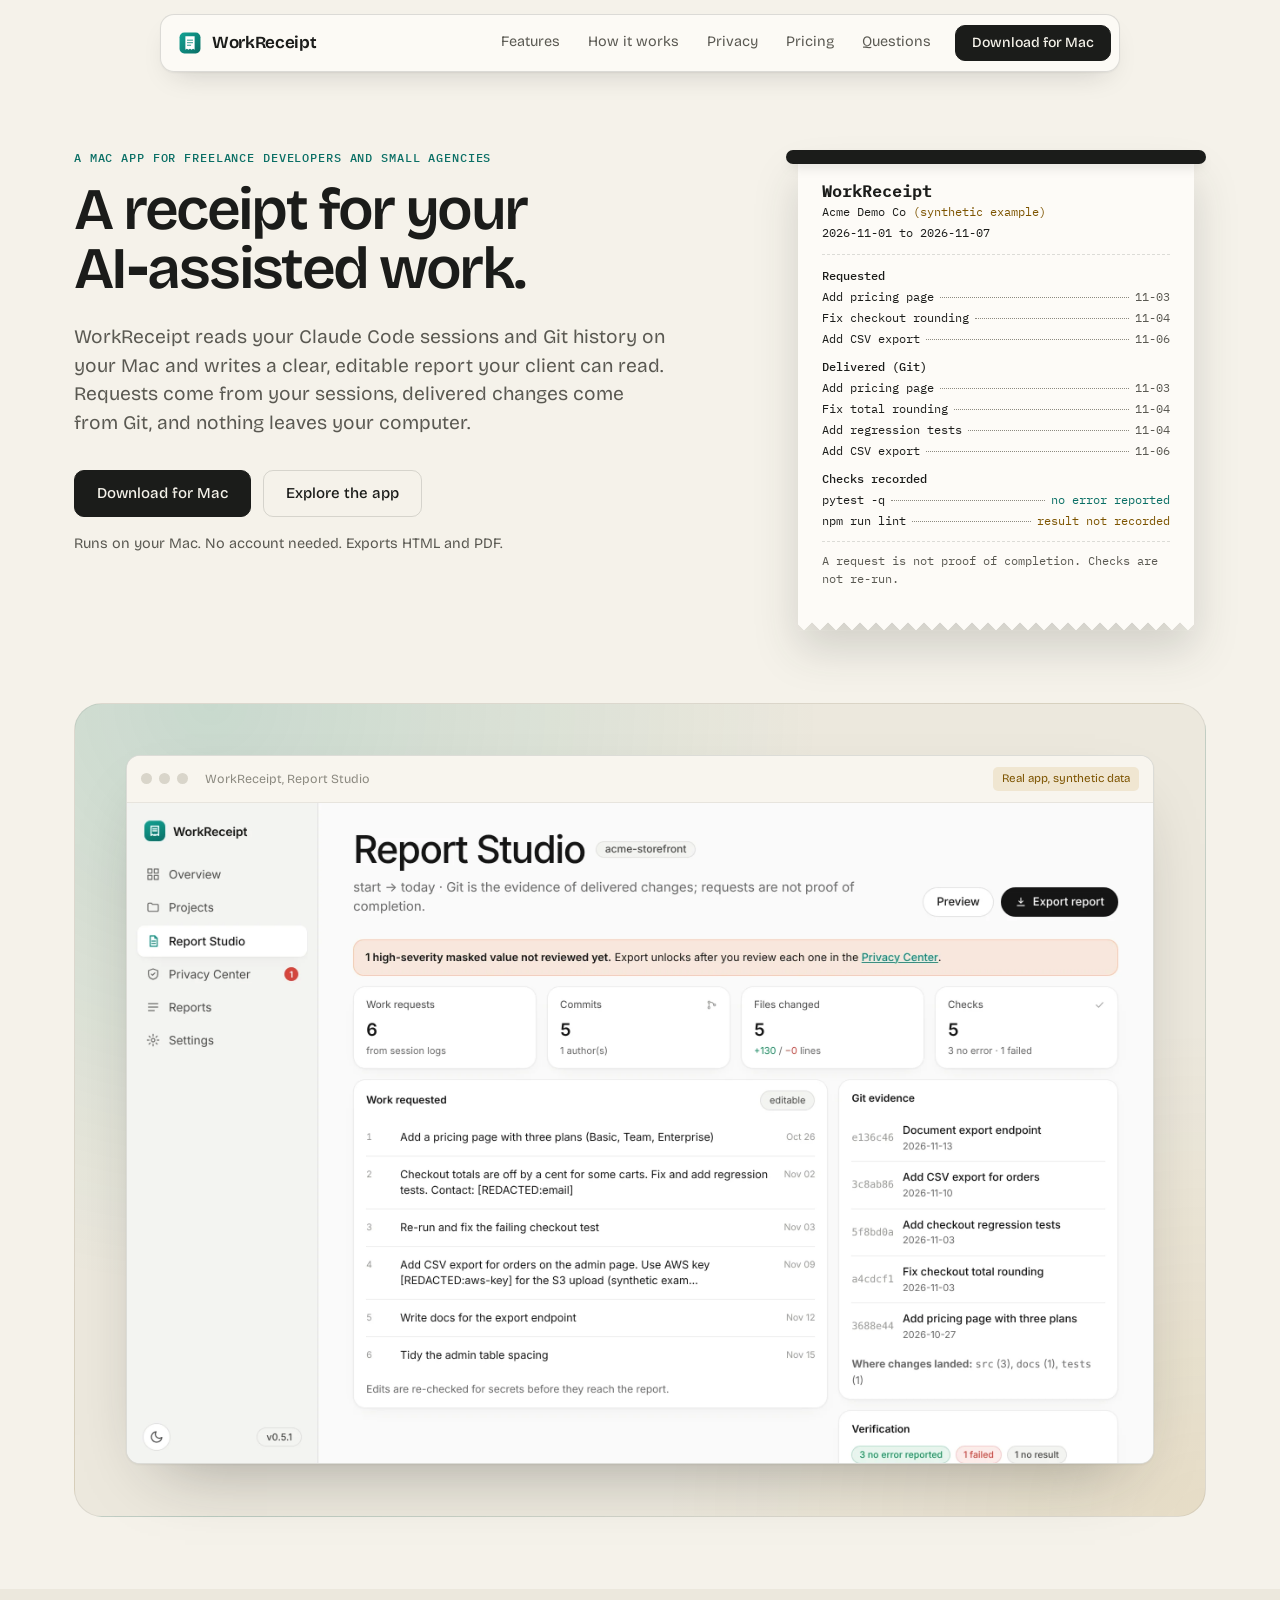
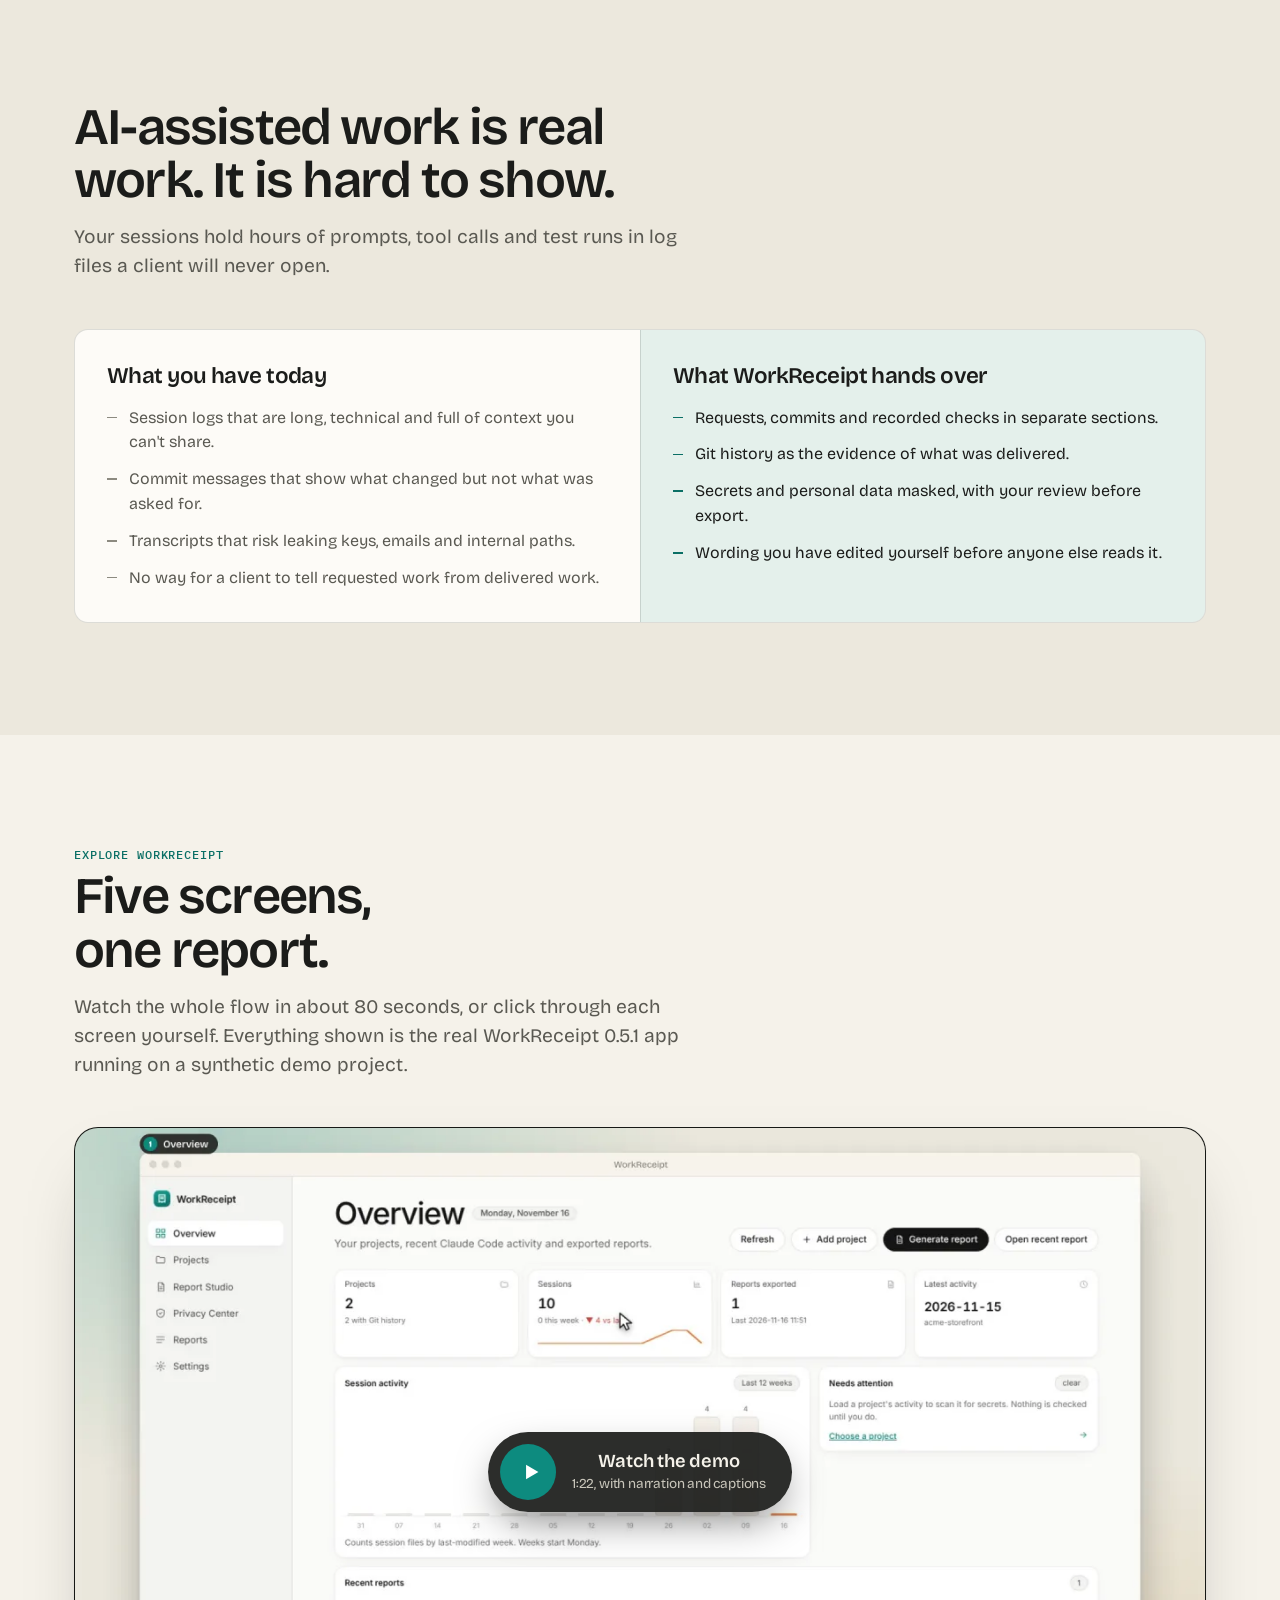
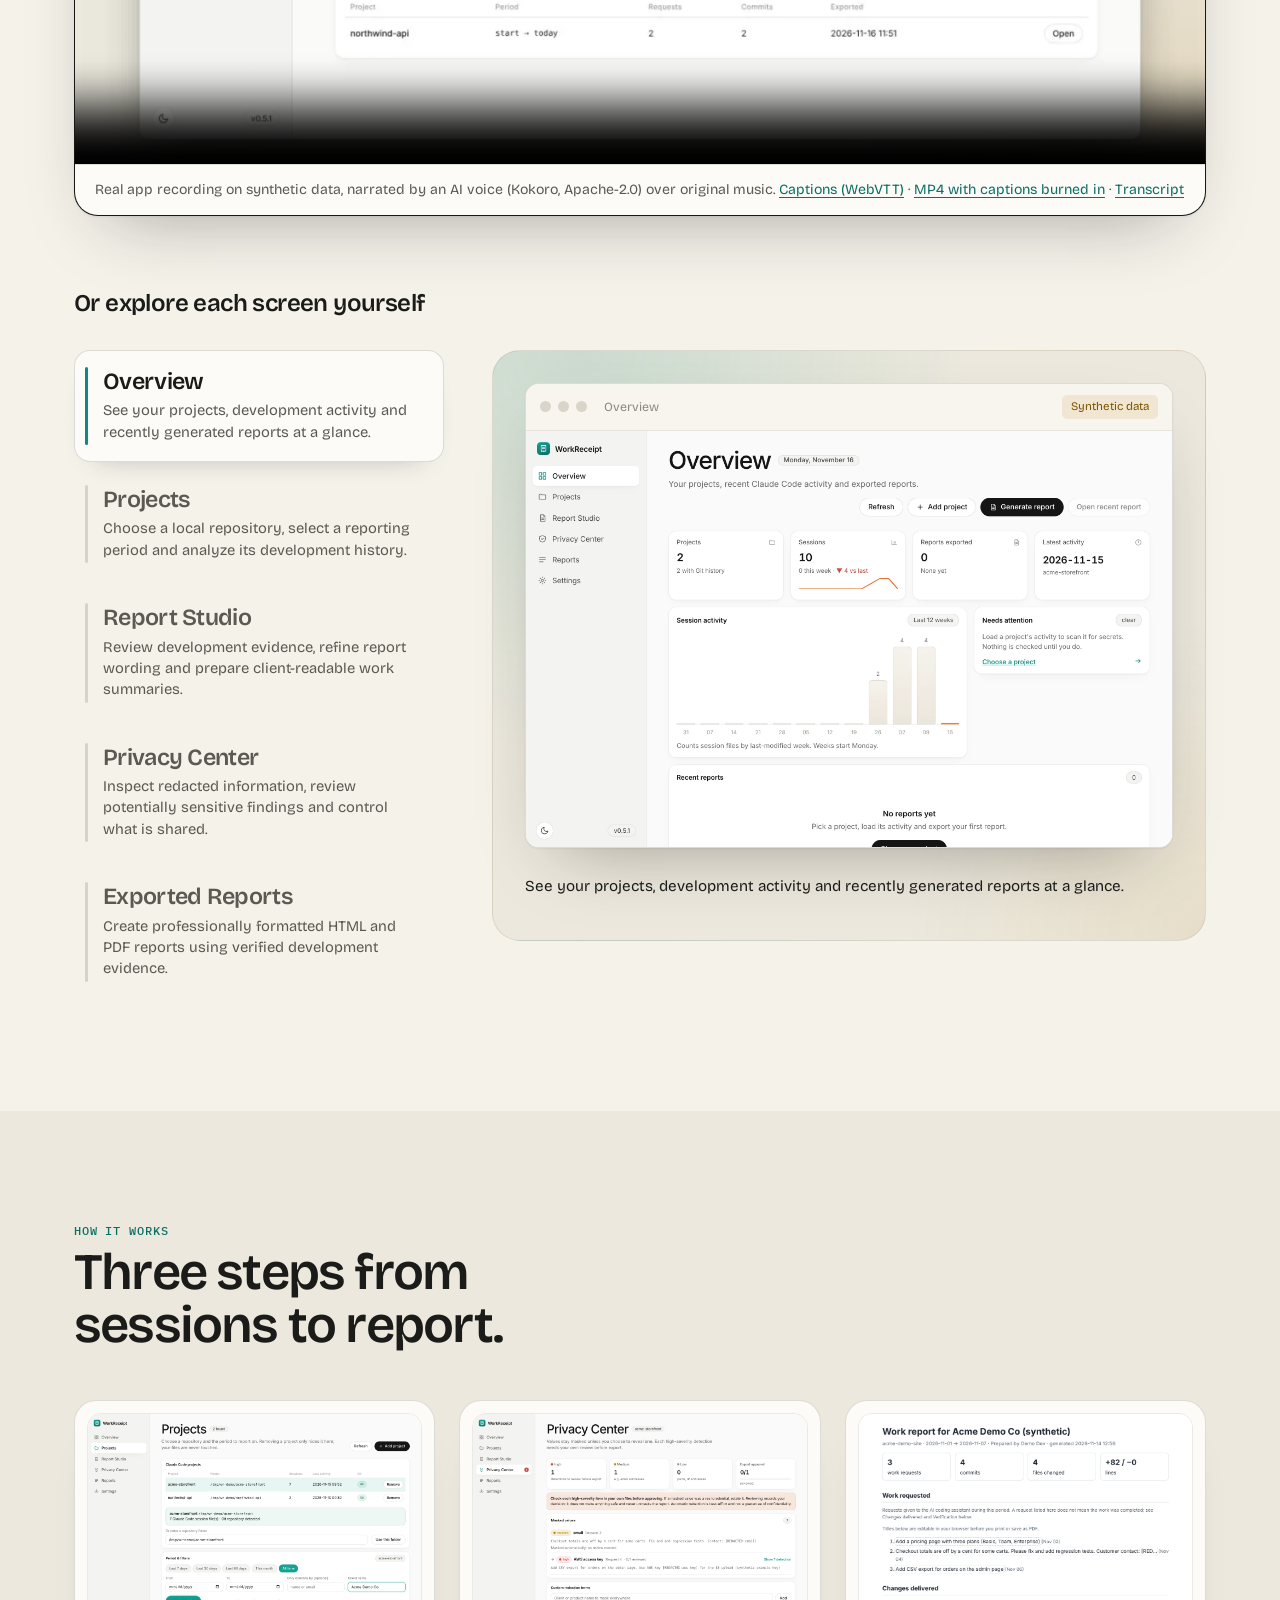
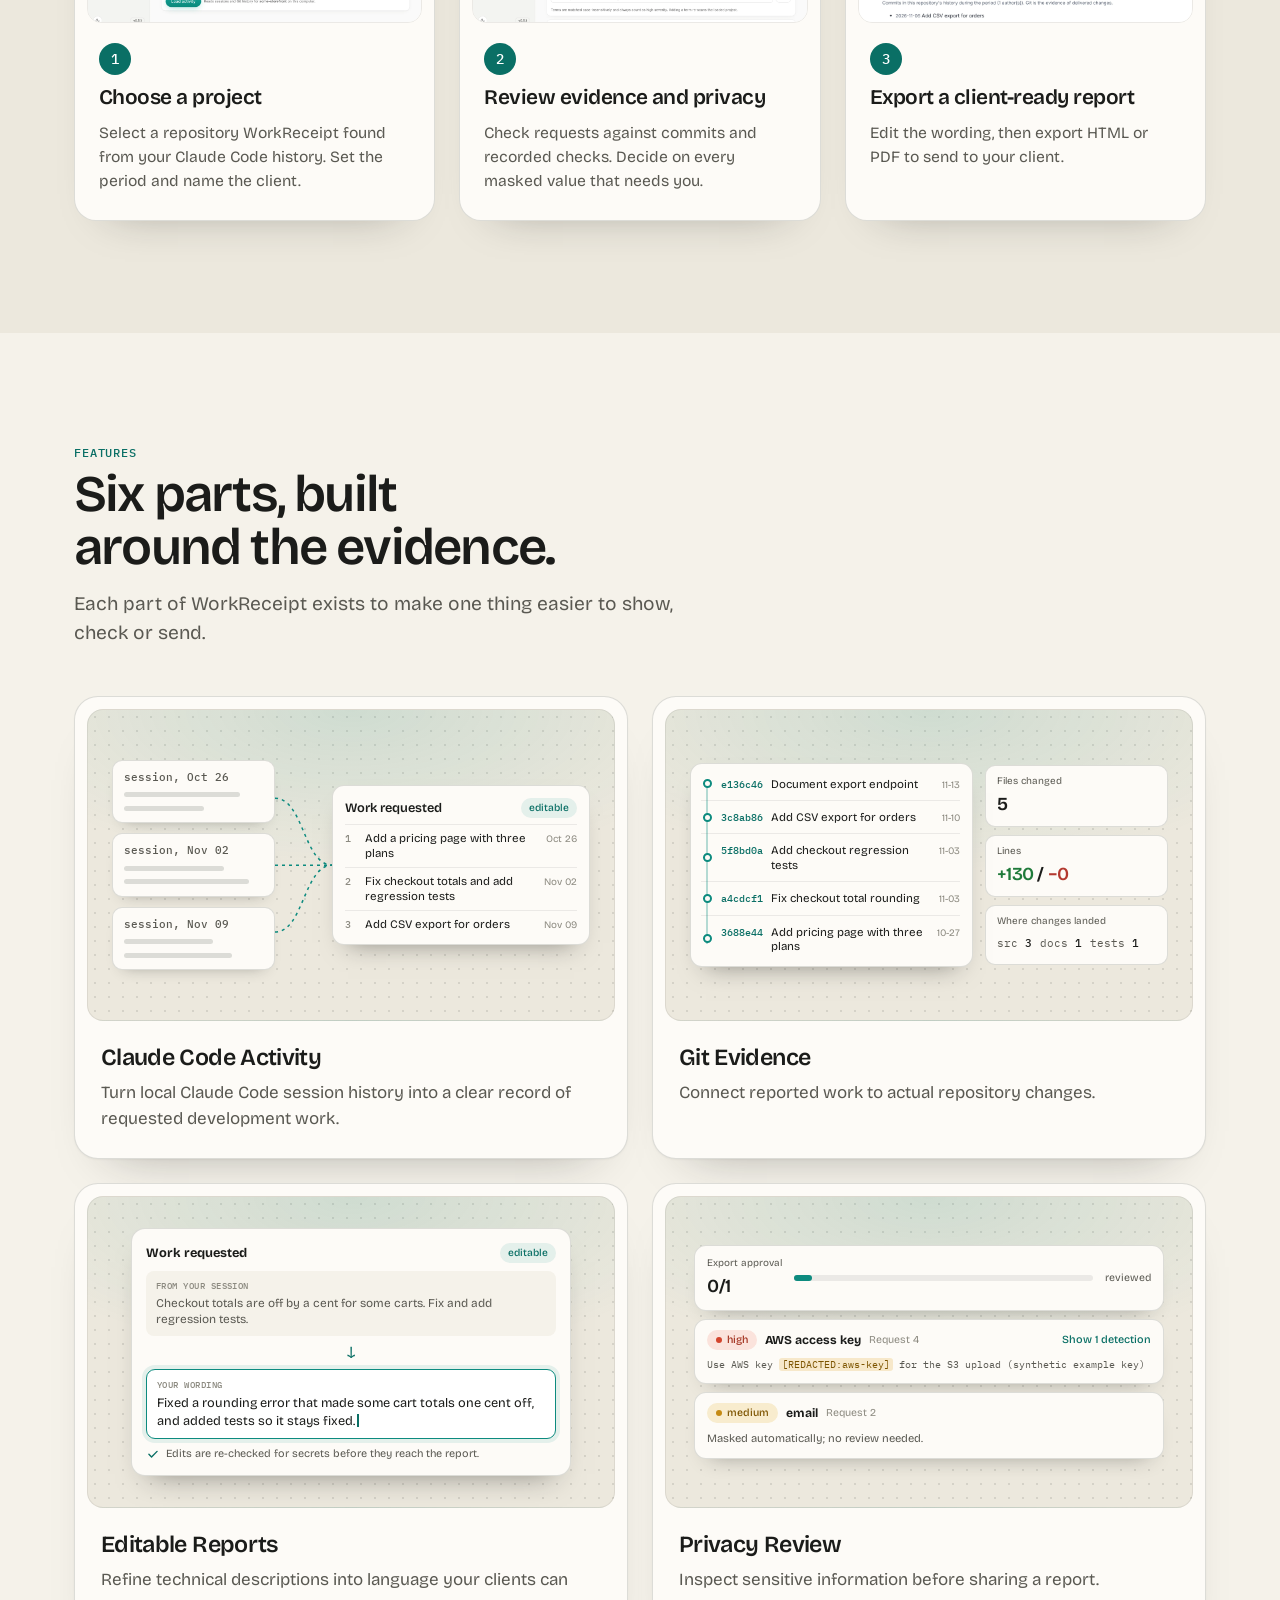
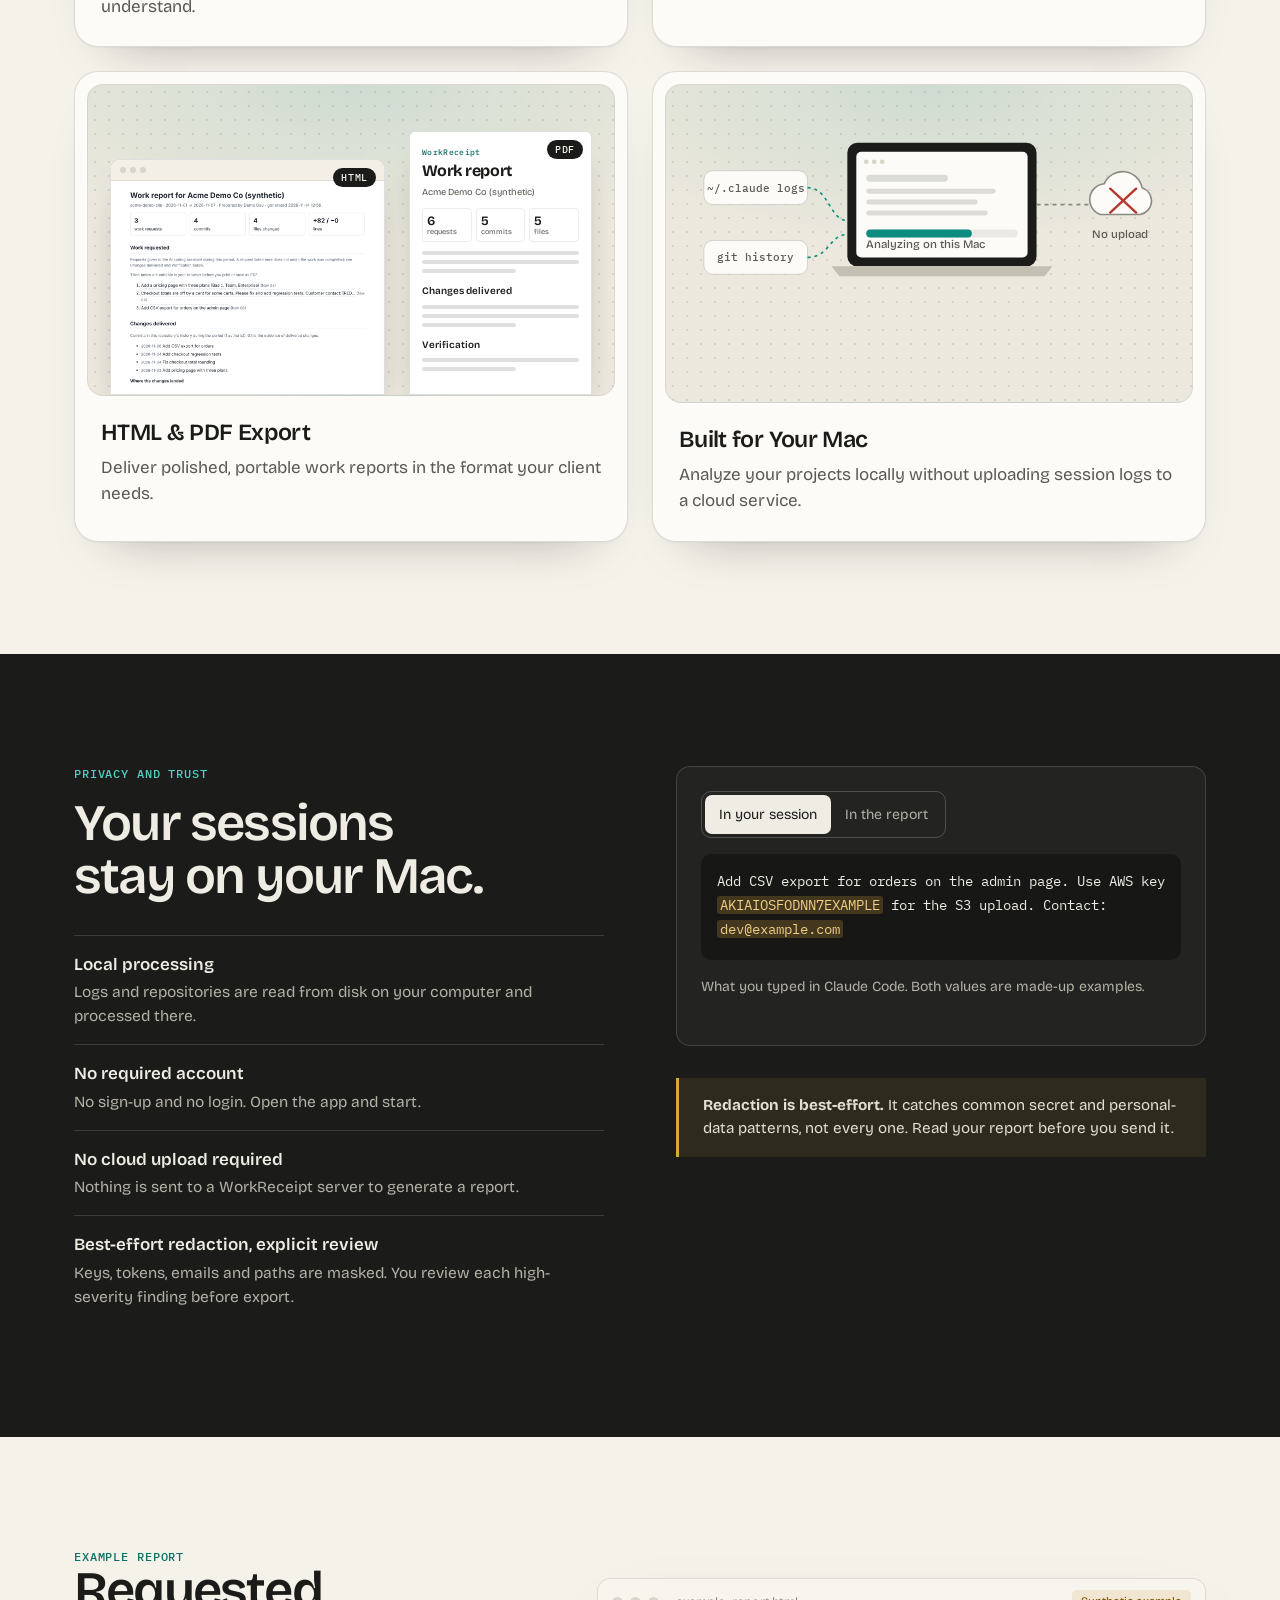
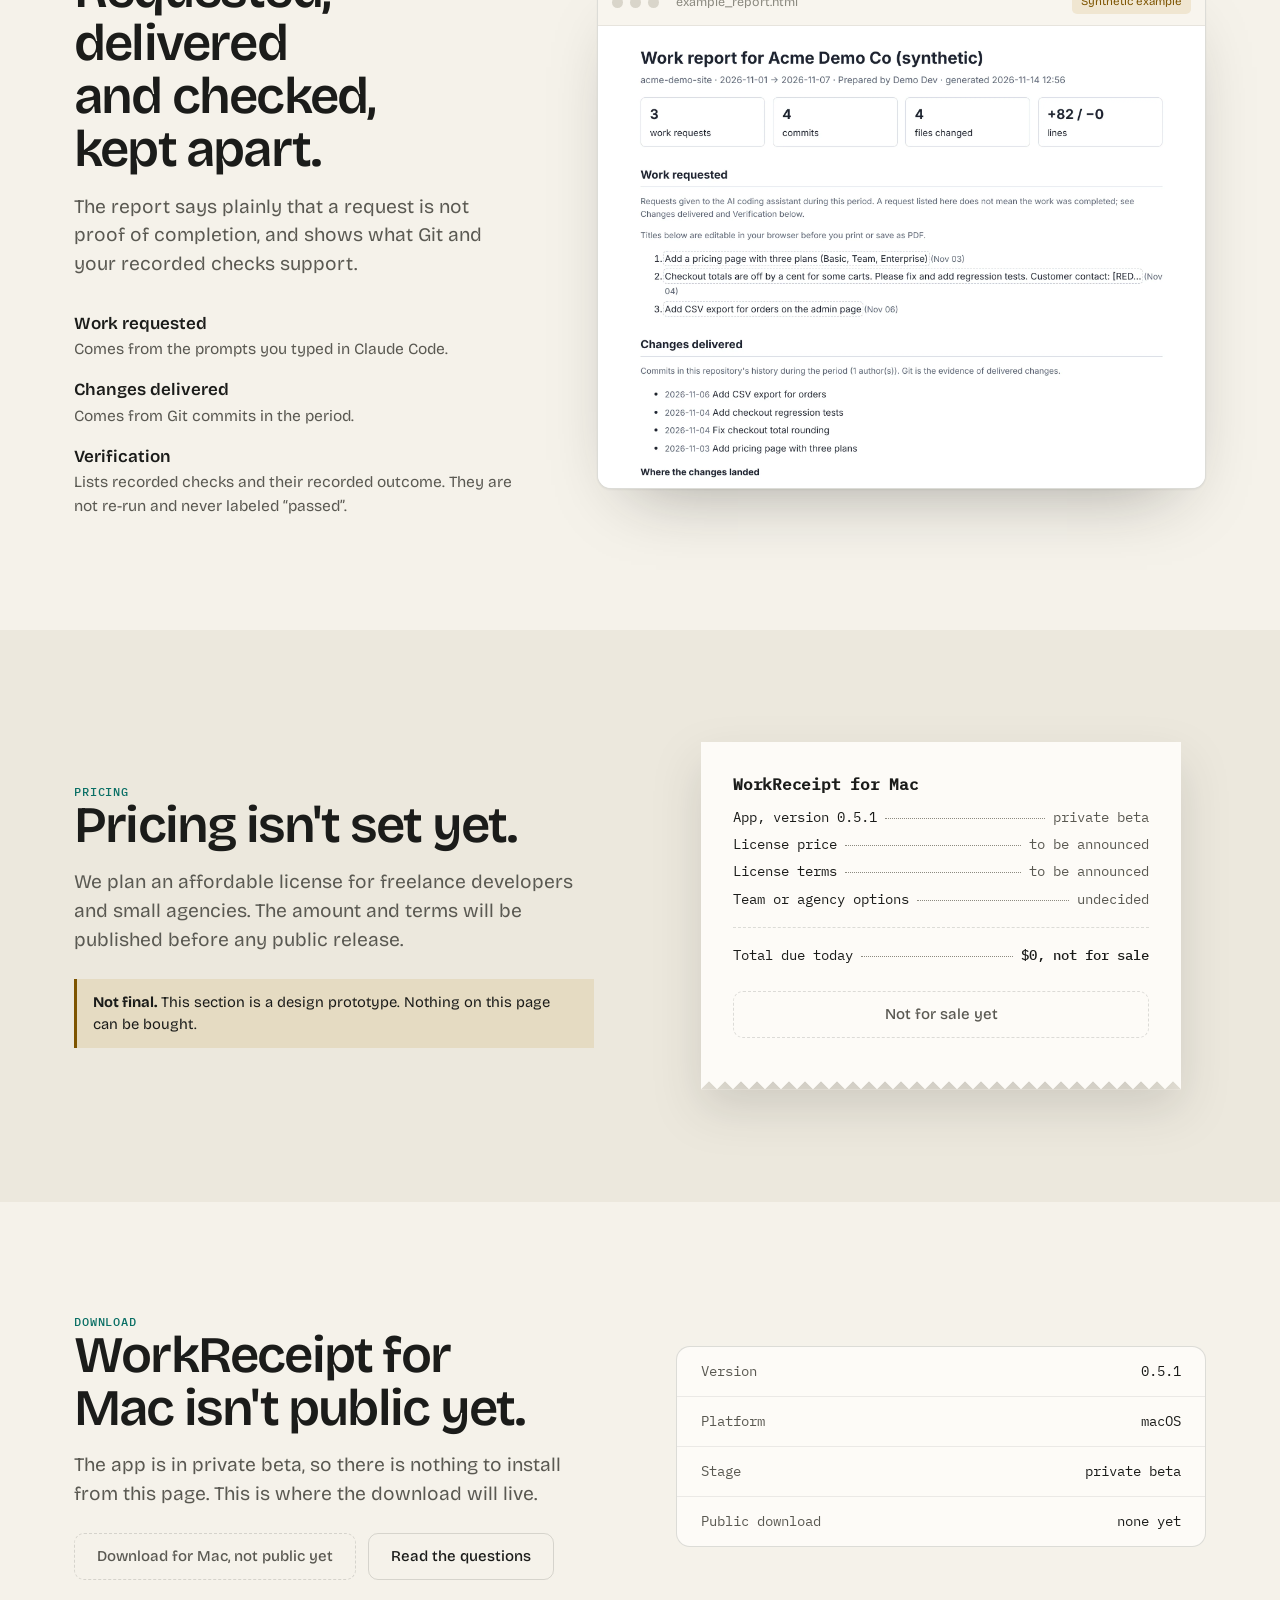
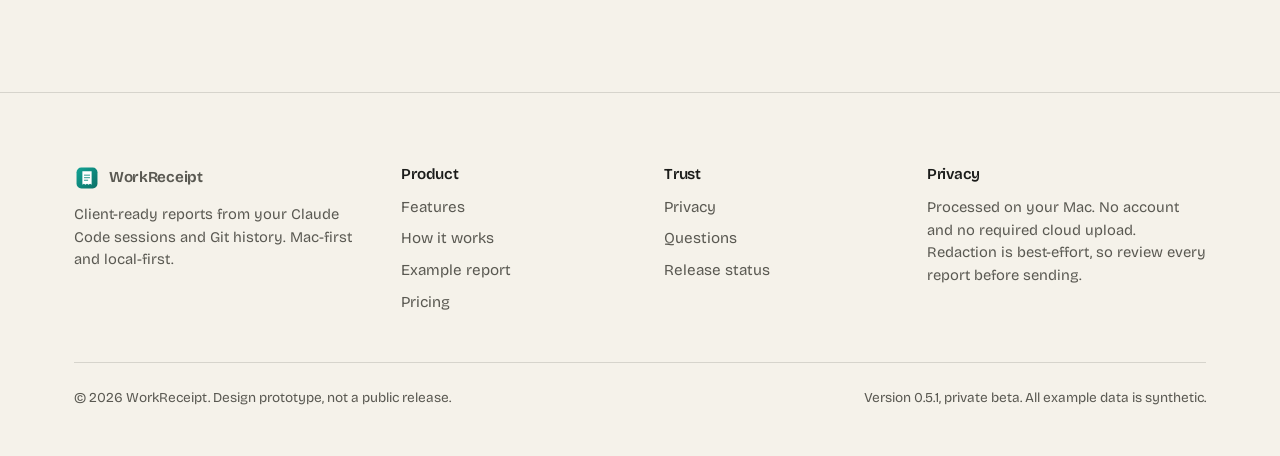
==== commit fab31ee3: "Add narrated product demo video and accessible player to website Real-app recording on synthetic dat" ====
--- a/website/index.html
+++ b/website/index.html
@@ -130,8 +130,20 @@
     <div class="head">
       <p class="eyebrow">Explore WorkReceipt</p>
       <h2>Five screens, one report.</h2>
-      <p class="lead">Every screen is a capture of WorkReceipt 0.5.1 running on a synthetic demo project.</p>
-    </div>
+      <p class="lead">Watch the whole flow in about 80 seconds, or click through each screen yourself. Everything shown is the real WorkReceipt 0.5.1 app running on a synthetic demo project.</p>
+    </div>
+    <figure class="demo" id="demo" aria-label="WorkReceipt product demo video">
+      <video id="demoVideo" controls playsinline preload="none" poster="assets/demo/workreceipt-demo-poster.webp" width="1280" height="720" aria-describedby="demoNote">
+        <source src="assets/demo/workreceipt-demo.mp4" type="video/mp4">
+        <track kind="captions" srclang="en" label="English" src="assets/demo/workreceipt-demo.en.vtt" default>
+        <img src="assets/demo/workreceipt-demo-poster.jpg" alt="WorkReceipt Overview screen, from the product demo video" width="1280" height="720">
+        Your browser can't play this video. <a href="assets/demo/workreceipt-demo.mp4">Download the MP4</a>.
+      </video>
+      <button type="button" class="demo__play" id="demoPlay" aria-label="Play the WorkReceipt demo with sound"><svg viewBox="0 0 24 24" aria-hidden="true"><path d="M8 5.5v13l11-6.5z" fill="currentColor"/></svg><span>Watch the demo <small>1:22, with narration and captions</small></span></button>
+      <button type="button" class="demo__badge" id="demoBadge" hidden>Muted preview. <u>Play with sound</u></button>
+      <figcaption id="demoNote">Real app recording on synthetic data, narrated by an AI voice (Kokoro, Apache-2.0) over original music. <a href="assets/demo/workreceipt-demo.en.vtt" download>Captions (WebVTT)</a> &middot; <a href="assets/demo/workreceipt-demo-captioned.mp4" download>MP4 with captions burned in</a> &middot; <a href="assets/demo/workreceipt-demo-transcript.txt">Transcript</a></figcaption>
+    </figure>
+    <h3 class="demo-alt">Or explore each screen yourself</h3>
     <div class="show">
       <div class="show__tabs" role="tablist" aria-label="WorkReceipt screens" aria-orientation="vertical">
         <button class="show__tab" role="tab" id="t-overview" aria-controls="p-overview" aria-selected="true"><b>Overview</b><span>See your projects, development activity and recently generated reports at a glance.</span></button>
--- a/website/styles.css
+++ b/website/styles.css
@@ -95,6 +95,23 @@
 .win__tag{margin-left:auto;font-size:.72rem;color:var(--amber);background:var(--amber-wash);padding:3px 9px;border-radius:5px}
 .win img{width:100%;height:auto;aspect-ratio:1180/760;object-fit:cover;object-position:top}
 .win--report img{aspect-ratio:1000/760}
+
+/* demo video */
+.demo{position:relative;margin:0;border-radius:24px;overflow:hidden;background:#161715;border:1px solid var(--rule);box-shadow:var(--shadow-win)}
+.demo video{display:block;width:100%;height:auto;aspect-ratio:16/9;background:#161715;object-fit:contain}
+.demo video::cue{font:500 1.05rem var(--font)}
+.demo__play{position:absolute;left:50%;top:50%;transform:translate(-50%,-50%);display:flex;align-items:center;gap:16px;padding:12px 26px 12px 12px;border:0;border-radius:99px;background:rgba(27,28,26,.92);color:var(--paper);font:600 1.15rem/1.15 var(--font);letter-spacing:-.01em;cursor:pointer;box-shadow:0 16px 40px -10px rgba(0,0,0,.5);transition:transform .25s ease,background .2s}
+.demo__play:hover{background:#000;transform:translate(-50%,-50%) scale(1.03)}
+.demo__play svg{width:56px;height:56px;padding:14px 12px 14px 17px;border-radius:50%;background:var(--teal-hi);color:#fff}
+.demo__play small{display:block;margin-top:3px;font:400 .85rem var(--font);color:#c9c6bb}
+.demo__play:focus-visible,.demo__badge:focus-visible{outline:3px solid #4fd1c5;outline-offset:3px}
+.demo.is-started .demo__play{display:none}
+.demo__badge{position:absolute;top:14px;right:14px;padding:9px 14px;border:0;border-radius:99px;background:rgba(27,28,26,.85);color:#efece4;font:500 .85rem var(--font);cursor:pointer;backdrop-filter:blur(6px)}
+.demo__badge u{text-underline-offset:3px;color:#7fe3d9}
+.demo__badge[hidden]{display:none}
+.demo figcaption{padding:14px 20px;background:var(--sheet);border-top:1px solid var(--rule);font-size:.88rem;color:var(--graphite)}
+.demo figcaption a{color:var(--teal);text-underline-offset:3px}
+.demo-alt{margin:var(--s8) 0 var(--s6);font-size:1.5rem;letter-spacing:-.025em}
 
 /* explore: vertical tabs + stacked product windows */
 .eyebrow{font:500 .78rem/1.2 var(--mono);letter-spacing:.07em;text-transform:uppercase;color:var(--teal)}
@@ -413,6 +430,12 @@
   .show__zoom{display:inline-flex;align-items:center}
 }
 @media (max-width:640px){
+  .demo{border-radius:16px}
+  .demo__play{padding:8px 18px 8px 8px;gap:12px;font-size:1rem}
+  .demo__play svg{width:44px;height:44px;padding:11px 9px 11px 14px}
+  .demo__play small{display:none}
+  .demo__badge{top:8px;right:8px;padding:7px 11px;font-size:.78rem}
+  .demo figcaption{font-size:.82rem}
   .wrap{padding:0 var(--s4)}
   .hero .hero__cta{flex-wrap:nowrap}
   .dl .hero__cta .btn{width:100%}
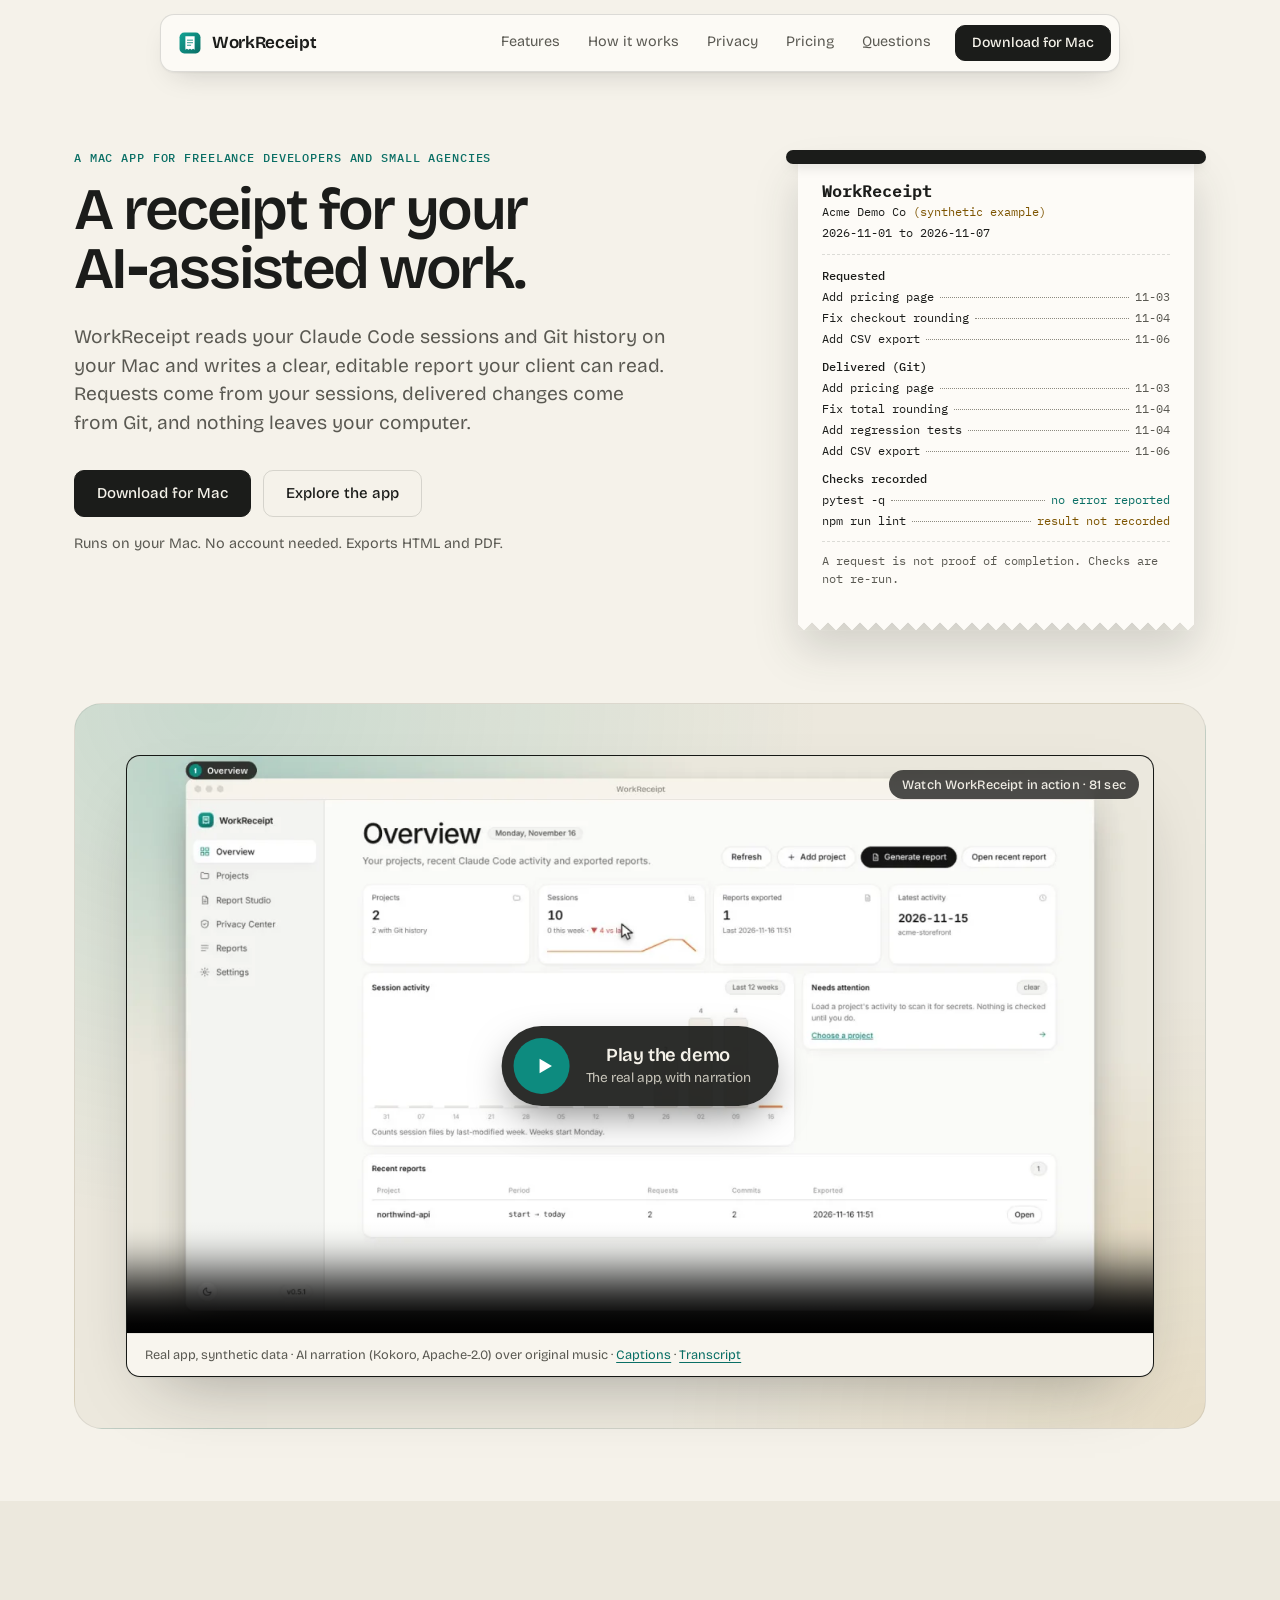
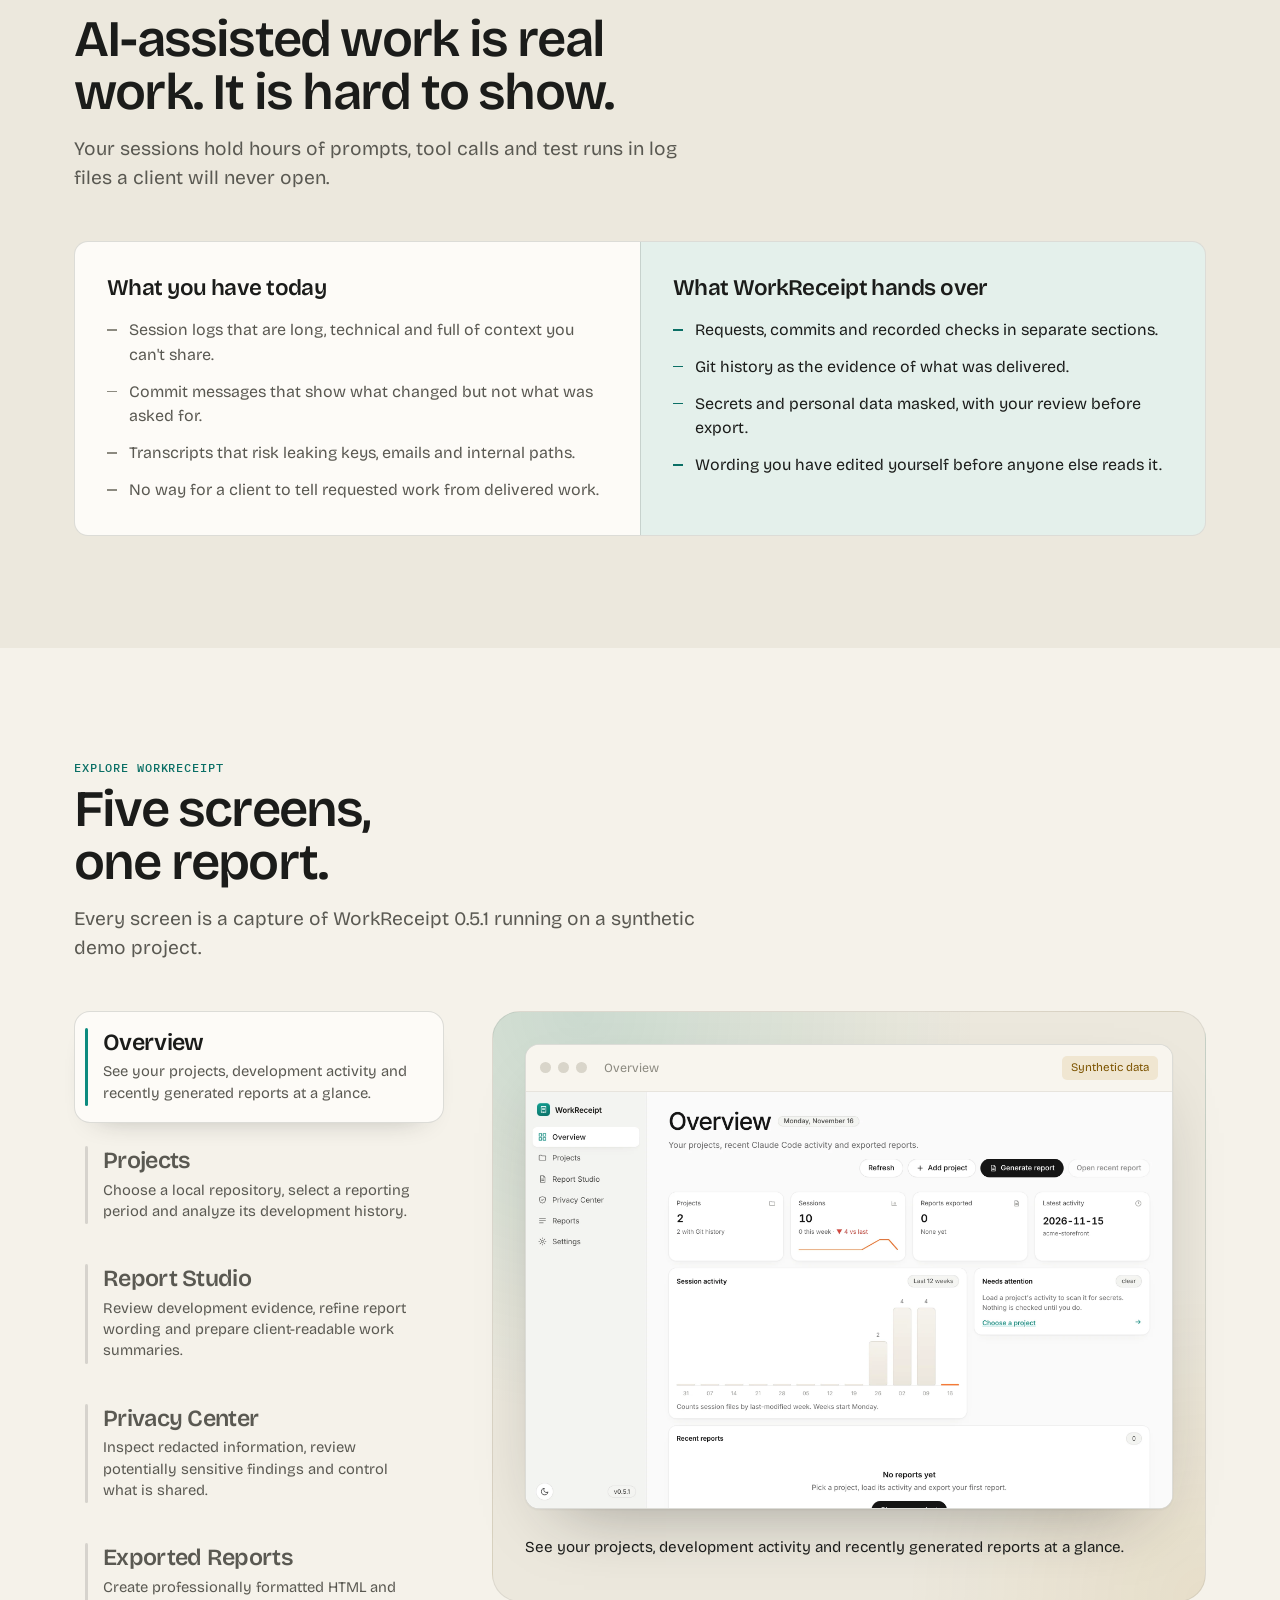
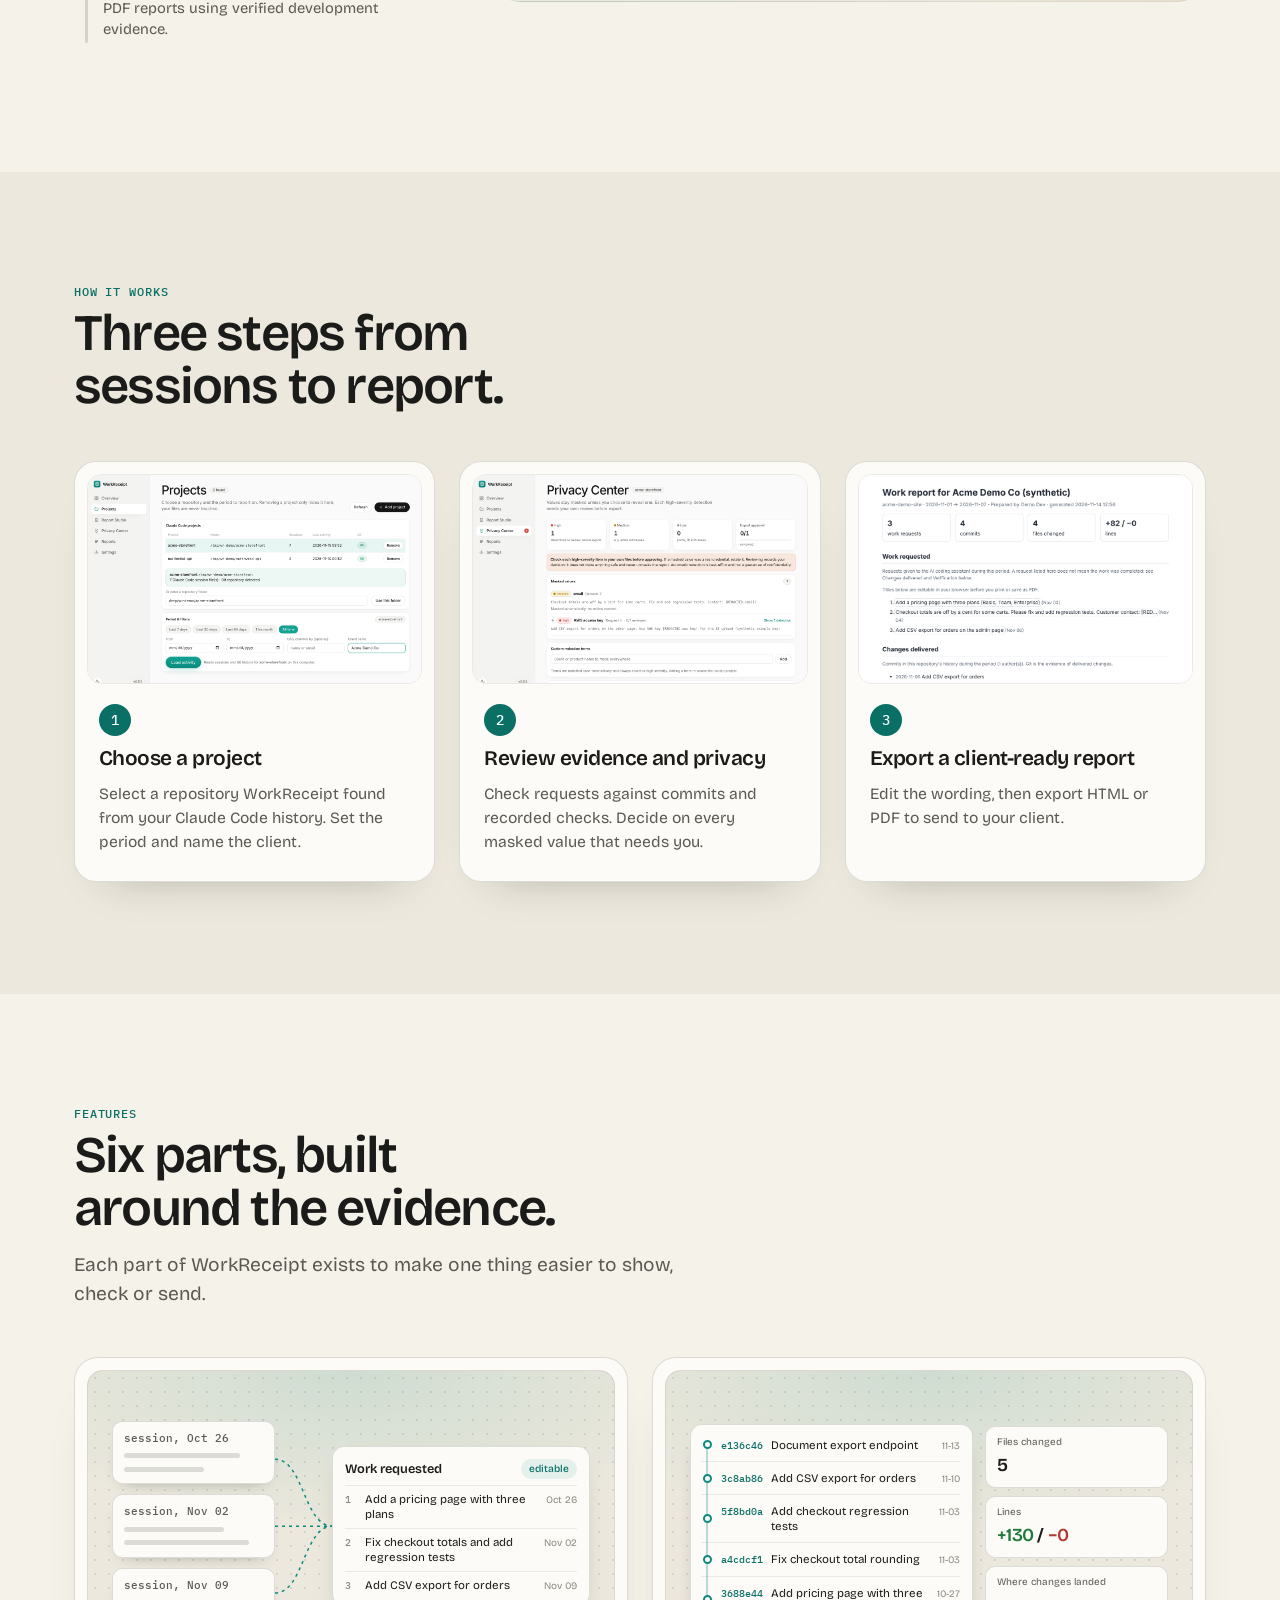
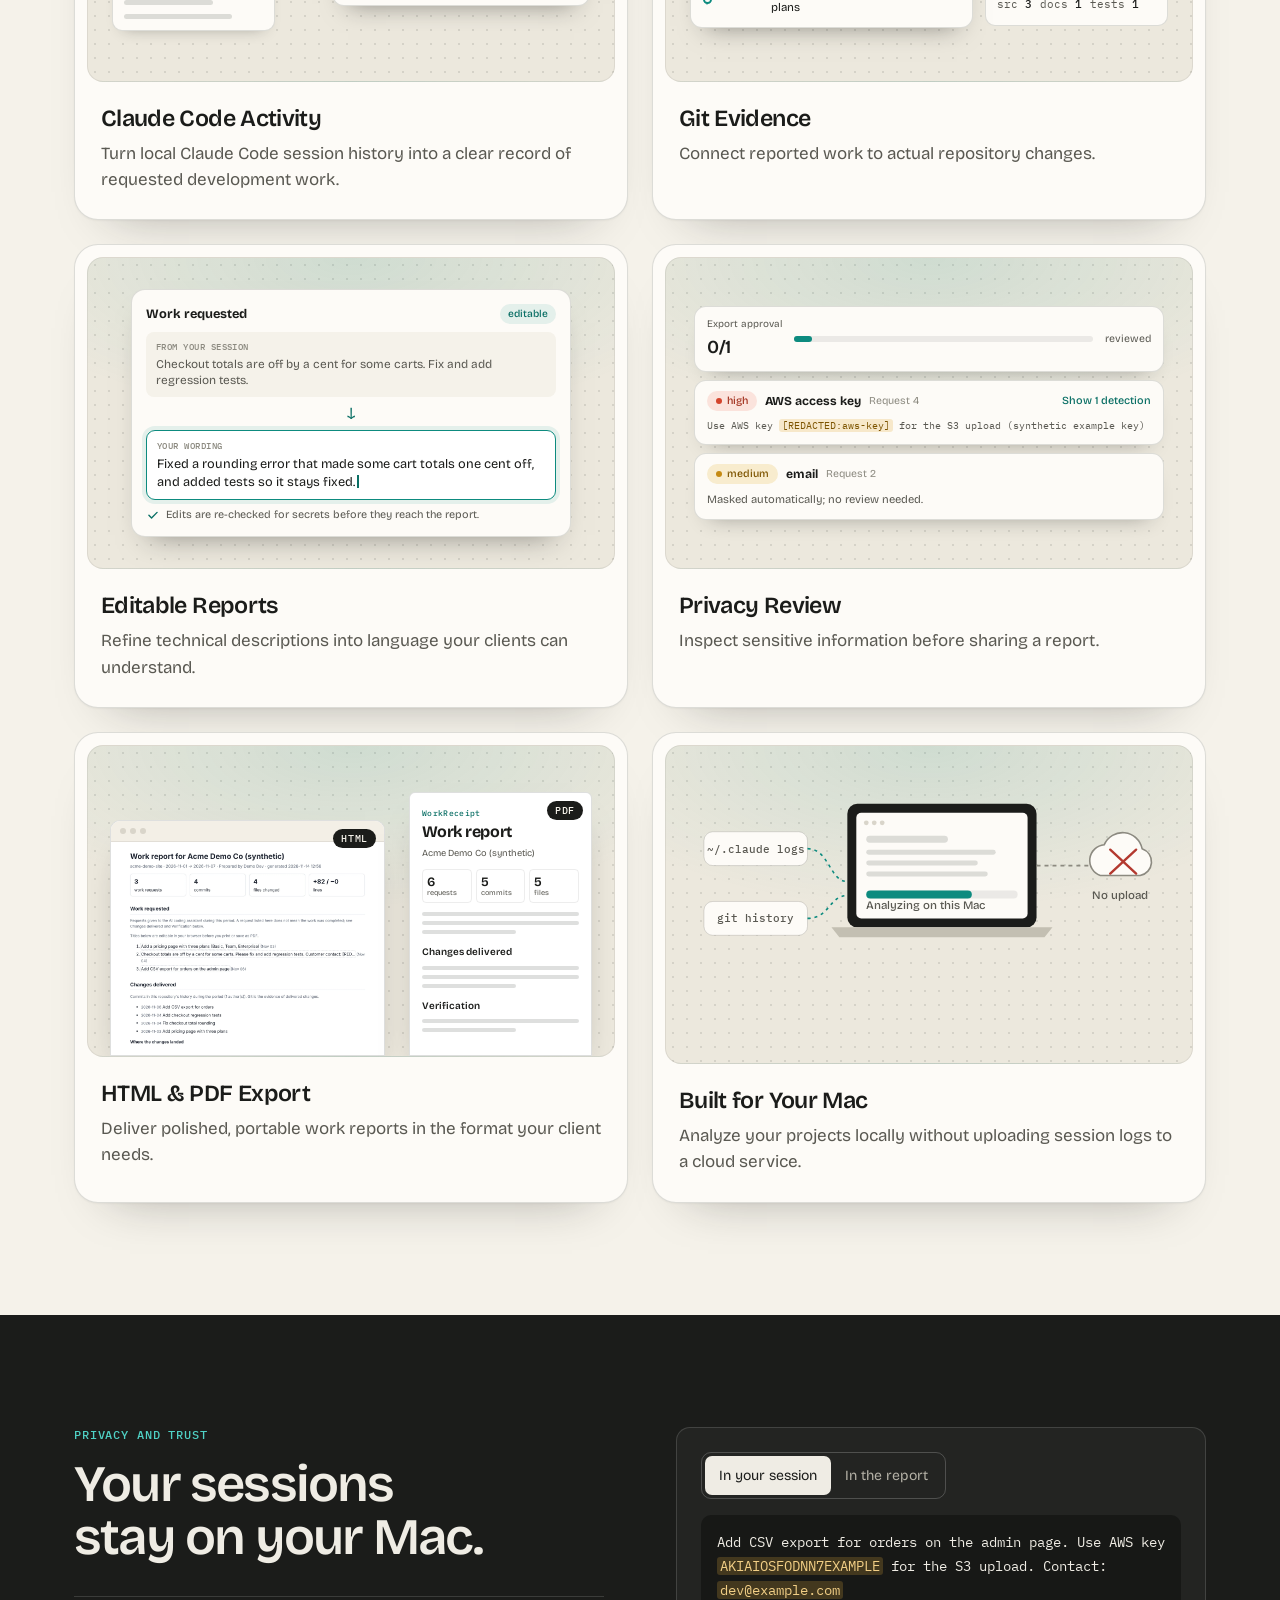
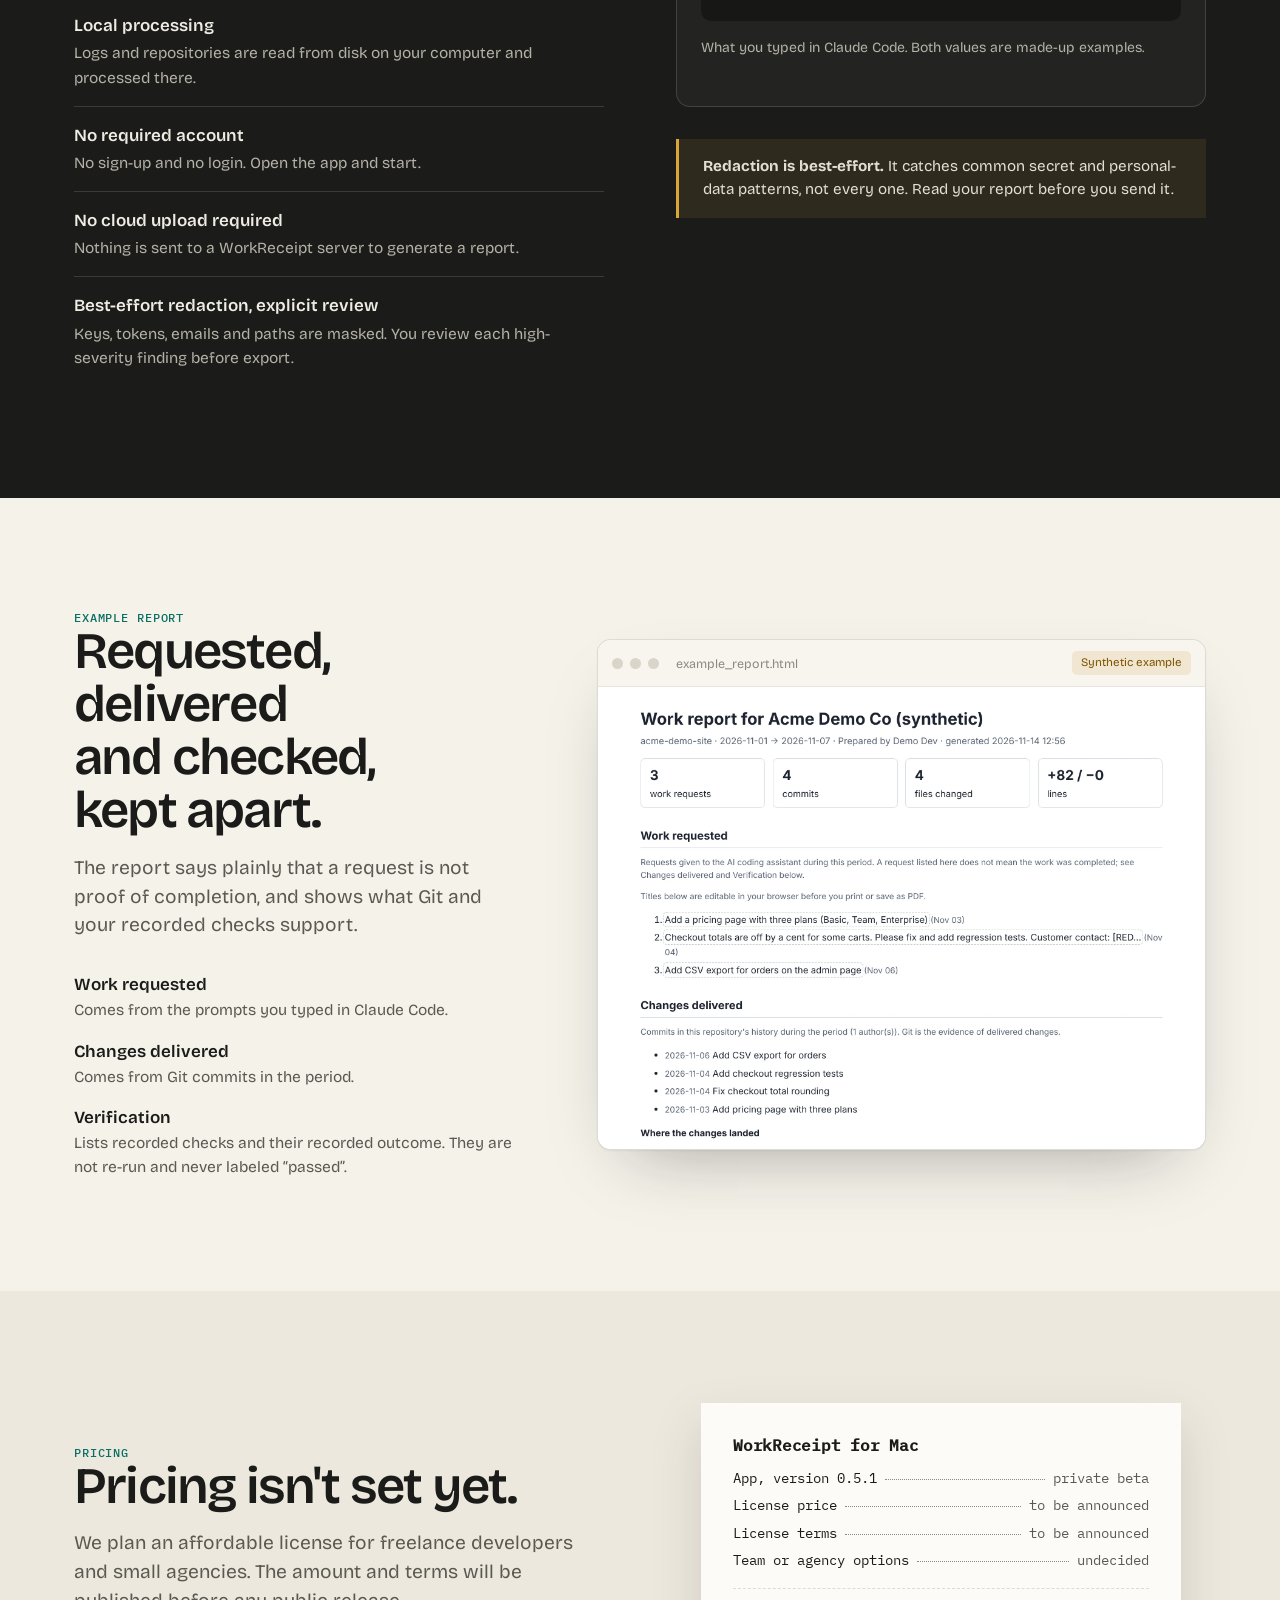
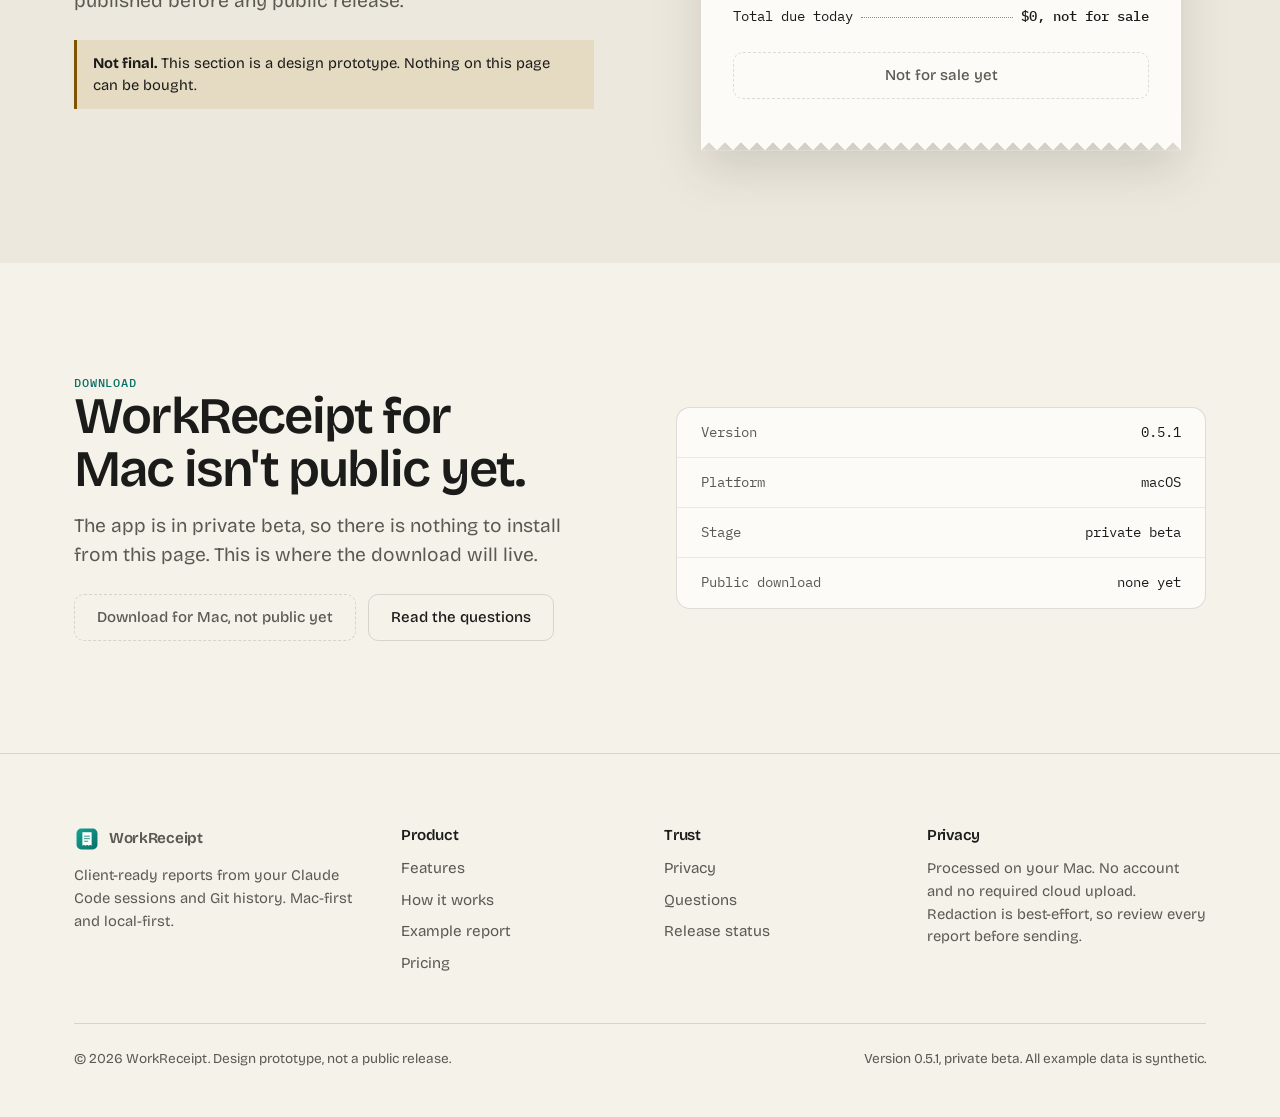
==== commit 380cfbcd: "Replace hero screenshot with demo video; remove duplicate player section Video now sits in the hero " ====
--- a/website/index.html
+++ b/website/index.html
@@ -86,10 +86,17 @@
       </div>
     </div>
     <div class="hero__stage">
-      <div class="win">
-        <div class="win__bar"><i></i><i></i><i></i><span class="win__title">WorkReceipt, Report Studio</span><span class="win__tag">Real app, synthetic data</span></div>
-        <img src="assets/product/studio.webp" width="2360" height="1520" alt="WorkReceipt Report Studio listing work requested from Claude Code sessions beside Git commit evidence for a synthetic project">
-      </div>
+      <figure class="win win--video demo" id="demo" aria-label="WorkReceipt product demo video">
+        <video id="demoVideo" controls playsinline preload="none" poster="assets/demo/workreceipt-demo-poster.webp" width="1280" height="720" aria-describedby="demoNote">
+          <source src="assets/demo/workreceipt-demo.mp4" type="video/mp4">
+          <track kind="captions" srclang="en" label="English" src="assets/demo/workreceipt-demo.en.vtt" default>
+          <img src="assets/demo/workreceipt-demo-poster.jpg" alt="WorkReceipt Overview screen, from the product demo video" width="1280" height="720">
+          Your browser can't play this video. <a href="assets/demo/workreceipt-demo.mp4">Download the MP4</a>.
+        </video>
+        <span class="demo__label">Watch WorkReceipt in action &middot; 81 sec</span>
+        <button type="button" class="demo__play" id="demoPlay" aria-label="Play the WorkReceipt demo with narration"><svg viewBox="0 0 24 24" aria-hidden="true"><path d="M8 5.5v13l11-6.5z" fill="currentColor"/></svg><span>Play the demo <small>The real app, with narration</small></span></button>
+        <figcaption id="demoNote" class="demo__note">Real app, synthetic data &middot; AI narration (Kokoro, Apache-2.0) over original music &middot; <a href="assets/demo/workreceipt-demo.en.vtt" download>Captions</a> &middot; <a href="assets/demo/workreceipt-demo-transcript.txt">Transcript</a></figcaption>
+      </figure>
     </div>
   </div>
 </section>
@@ -130,20 +137,8 @@
     <div class="head">
       <p class="eyebrow">Explore WorkReceipt</p>
       <h2>Five screens, one report.</h2>
-      <p class="lead">Watch the whole flow in about 80 seconds, or click through each screen yourself. Everything shown is the real WorkReceipt 0.5.1 app running on a synthetic demo project.</p>
-    </div>
-    <figure class="demo" id="demo" aria-label="WorkReceipt product demo video">
-      <video id="demoVideo" controls playsinline preload="none" poster="assets/demo/workreceipt-demo-poster.webp" width="1280" height="720" aria-describedby="demoNote">
-        <source src="assets/demo/workreceipt-demo.mp4" type="video/mp4">
-        <track kind="captions" srclang="en" label="English" src="assets/demo/workreceipt-demo.en.vtt" default>
-        <img src="assets/demo/workreceipt-demo-poster.jpg" alt="WorkReceipt Overview screen, from the product demo video" width="1280" height="720">
-        Your browser can't play this video. <a href="assets/demo/workreceipt-demo.mp4">Download the MP4</a>.
-      </video>
-      <button type="button" class="demo__play" id="demoPlay" aria-label="Play the WorkReceipt demo with sound"><svg viewBox="0 0 24 24" aria-hidden="true"><path d="M8 5.5v13l11-6.5z" fill="currentColor"/></svg><span>Watch the demo <small>1:22, with narration and captions</small></span></button>
-      <button type="button" class="demo__badge" id="demoBadge" hidden>Muted preview. <u>Play with sound</u></button>
-      <figcaption id="demoNote">Real app recording on synthetic data, narrated by an AI voice (Kokoro, Apache-2.0) over original music. <a href="assets/demo/workreceipt-demo.en.vtt" download>Captions (WebVTT)</a> &middot; <a href="assets/demo/workreceipt-demo-captioned.mp4" download>MP4 with captions burned in</a> &middot; <a href="assets/demo/workreceipt-demo-transcript.txt">Transcript</a></figcaption>
-    </figure>
-    <h3 class="demo-alt">Or explore each screen yourself</h3>
+      <p class="lead">Every screen is a capture of WorkReceipt 0.5.1 running on a synthetic demo project.</p>
+    </div>
     <div class="show">
       <div class="show__tabs" role="tablist" aria-label="WorkReceipt screens" aria-orientation="vertical">
         <button class="show__tab" role="tab" id="t-overview" aria-controls="p-overview" aria-selected="true"><b>Overview</b><span>See your projects, development activity and recently generated reports at a glance.</span></button>
--- a/website/styles.css
+++ b/website/styles.css
@@ -96,22 +96,20 @@
 .win img{width:100%;height:auto;aspect-ratio:1180/760;object-fit:cover;object-position:top}
 .win--report img{aspect-ratio:1000/760}
 
-/* demo video */
-.demo{position:relative;margin:0;border-radius:24px;overflow:hidden;background:#161715;border:1px solid var(--rule);box-shadow:var(--shadow-win)}
-.demo video{display:block;width:100%;height:auto;aspect-ratio:16/9;background:#161715;object-fit:contain}
-.demo video::cue{font:500 1.05rem var(--font)}
-.demo__play{position:absolute;left:50%;top:50%;transform:translate(-50%,-50%);display:flex;align-items:center;gap:16px;padding:12px 26px 12px 12px;border:0;border-radius:99px;background:rgba(27,28,26,.92);color:var(--paper);font:600 1.15rem/1.15 var(--font);letter-spacing:-.01em;cursor:pointer;box-shadow:0 16px 40px -10px rgba(0,0,0,.5);transition:transform .25s ease,background .2s}
+/* demo video (hero stage) */
+.win--video{position:relative;margin:0;background:#161715}
+.win--video video{display:block;width:100%;height:auto;aspect-ratio:16/9;background:#161715;object-fit:cover}
+.win--video video::cue{font:500 1.05rem var(--font)}
+.demo__label{position:absolute;top:14px;right:14px;padding:7px 13px;border-radius:99px;background:rgba(27,28,26,.78);color:#efece4;font:500 .8rem var(--font);letter-spacing:.01em;backdrop-filter:blur(6px);pointer-events:none;transition:opacity .25s}
+.demo.is-started .demo__label{opacity:0}
+.demo__play{white-space:nowrap;position:absolute;left:50%;top:50%;transform:translate(-50%,-50%);display:flex;align-items:center;gap:16px;padding:12px 28px 12px 12px;border:0;border-radius:99px;background:rgba(27,28,26,.92);color:var(--paper);font:600 1.15rem/1.15 var(--font);letter-spacing:-.01em;cursor:pointer;box-shadow:0 16px 40px -10px rgba(0,0,0,.5);transition:transform .25s ease,background .2s}
 .demo__play:hover{background:#000;transform:translate(-50%,-50%) scale(1.03)}
 .demo__play svg{width:56px;height:56px;padding:14px 12px 14px 17px;border-radius:50%;background:var(--teal-hi);color:#fff}
 .demo__play small{display:block;margin-top:3px;font:400 .85rem var(--font);color:#c9c6bb}
-.demo__play:focus-visible,.demo__badge:focus-visible{outline:3px solid #4fd1c5;outline-offset:3px}
+.demo__play:focus-visible{outline:3px solid #4fd1c5;outline-offset:3px}
 .demo.is-started .demo__play{display:none}
-.demo__badge{position:absolute;top:14px;right:14px;padding:9px 14px;border:0;border-radius:99px;background:rgba(27,28,26,.85);color:#efece4;font:500 .85rem var(--font);cursor:pointer;backdrop-filter:blur(6px)}
-.demo__badge u{text-underline-offset:3px;color:#7fe3d9}
-.demo__badge[hidden]{display:none}
-.demo figcaption{padding:14px 20px;background:var(--sheet);border-top:1px solid var(--rule);font-size:.88rem;color:var(--graphite)}
-.demo figcaption a{color:var(--teal);text-underline-offset:3px}
-.demo-alt{margin:var(--s8) 0 var(--s6);font-size:1.5rem;letter-spacing:-.025em}
+.demo__note{padding:11px 18px;background:#f8f5ee;border-top:1px solid var(--rule-soft);font-size:.8rem;color:var(--graphite)}
+.demo__note a{color:var(--teal);text-underline-offset:3px}
 
 /* explore: vertical tabs + stacked product windows */
 .eyebrow{font:500 .78rem/1.2 var(--mono);letter-spacing:.07em;text-transform:uppercase;color:var(--teal)}
@@ -430,12 +428,11 @@
   .show__zoom{display:inline-flex;align-items:center}
 }
 @media (max-width:640px){
-  .demo{border-radius:16px}
   .demo__play{padding:8px 18px 8px 8px;gap:12px;font-size:1rem}
   .demo__play svg{width:44px;height:44px;padding:11px 9px 11px 14px}
   .demo__play small{display:none}
-  .demo__badge{top:8px;right:8px;padding:7px 11px;font-size:.78rem}
-  .demo figcaption{font-size:.82rem}
+  .demo__label{top:8px;right:8px;padding:5px 10px;font-size:.72rem}
+  .demo__note{font-size:.74rem;padding:9px 12px}
   .wrap{padding:0 var(--s4)}
   .hero .hero__cta{flex-wrap:nowrap}
   .dl .hero__cta .btn{width:100%}
